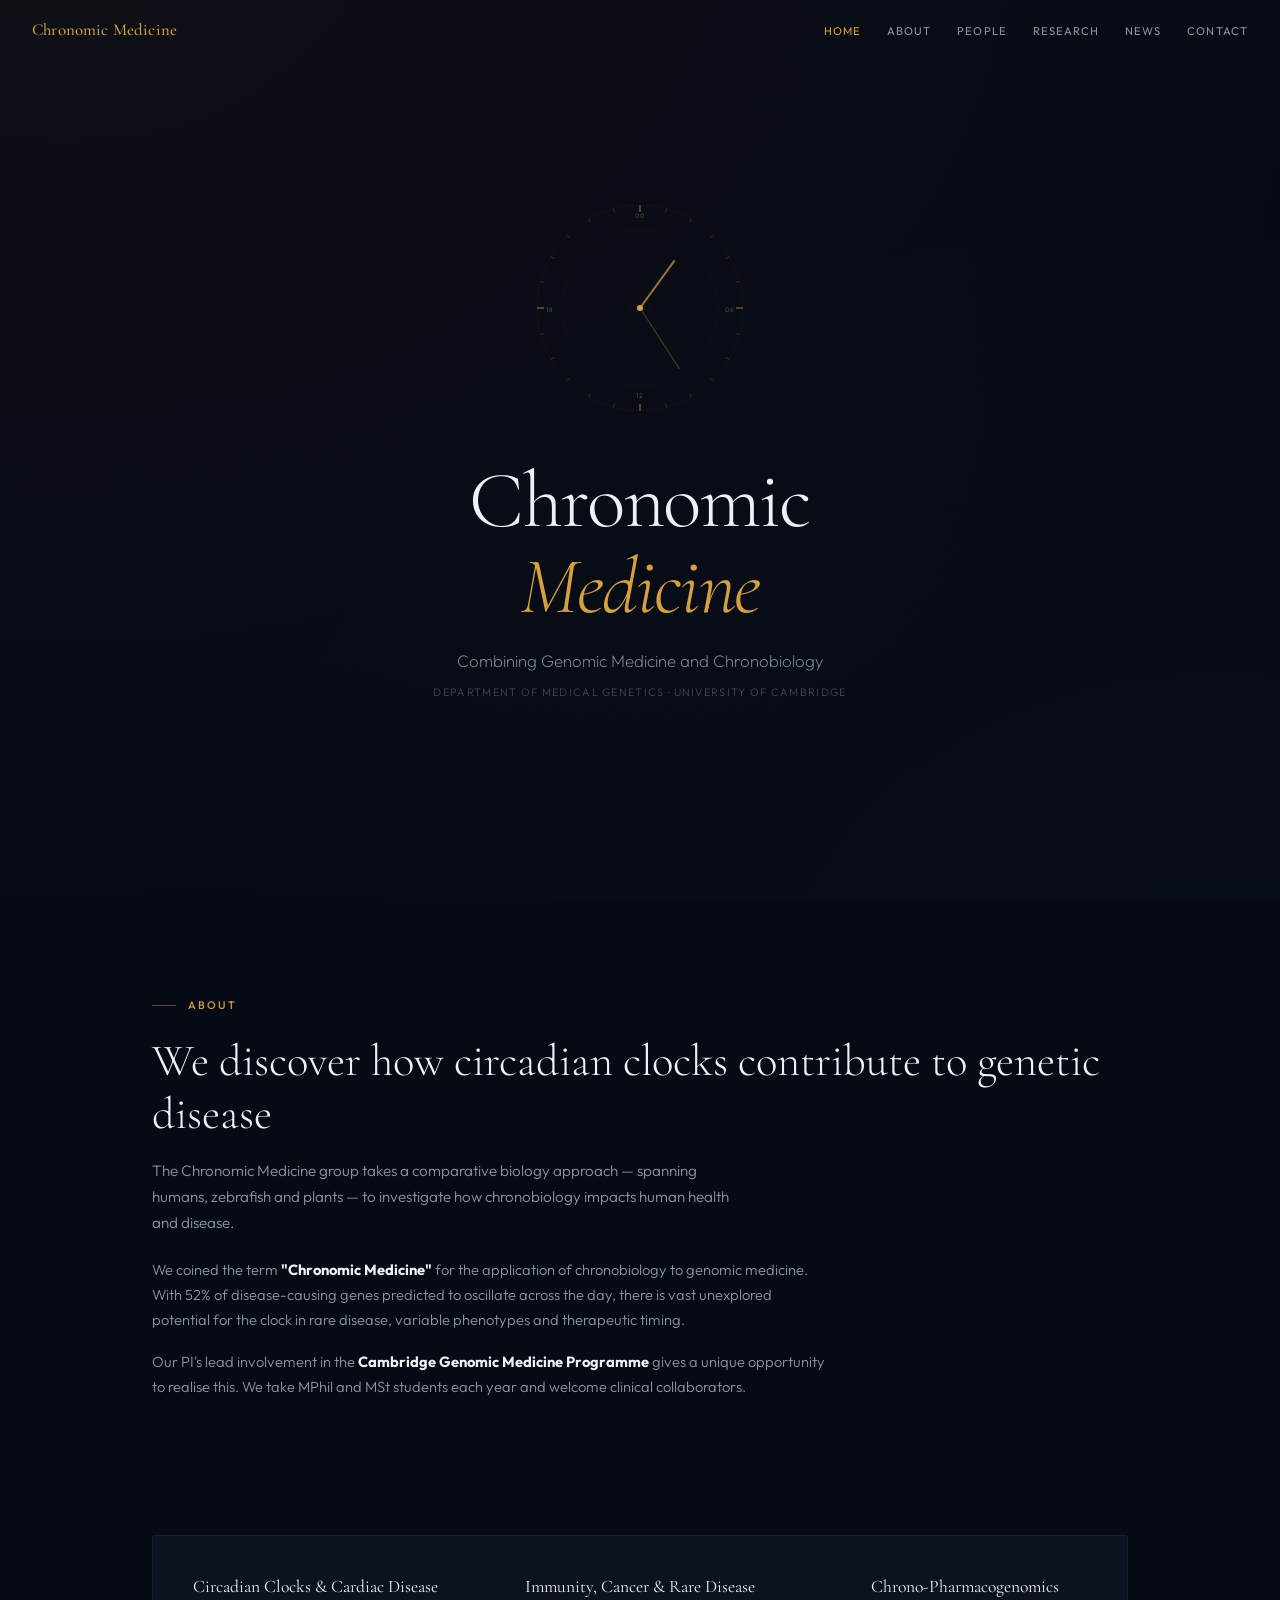
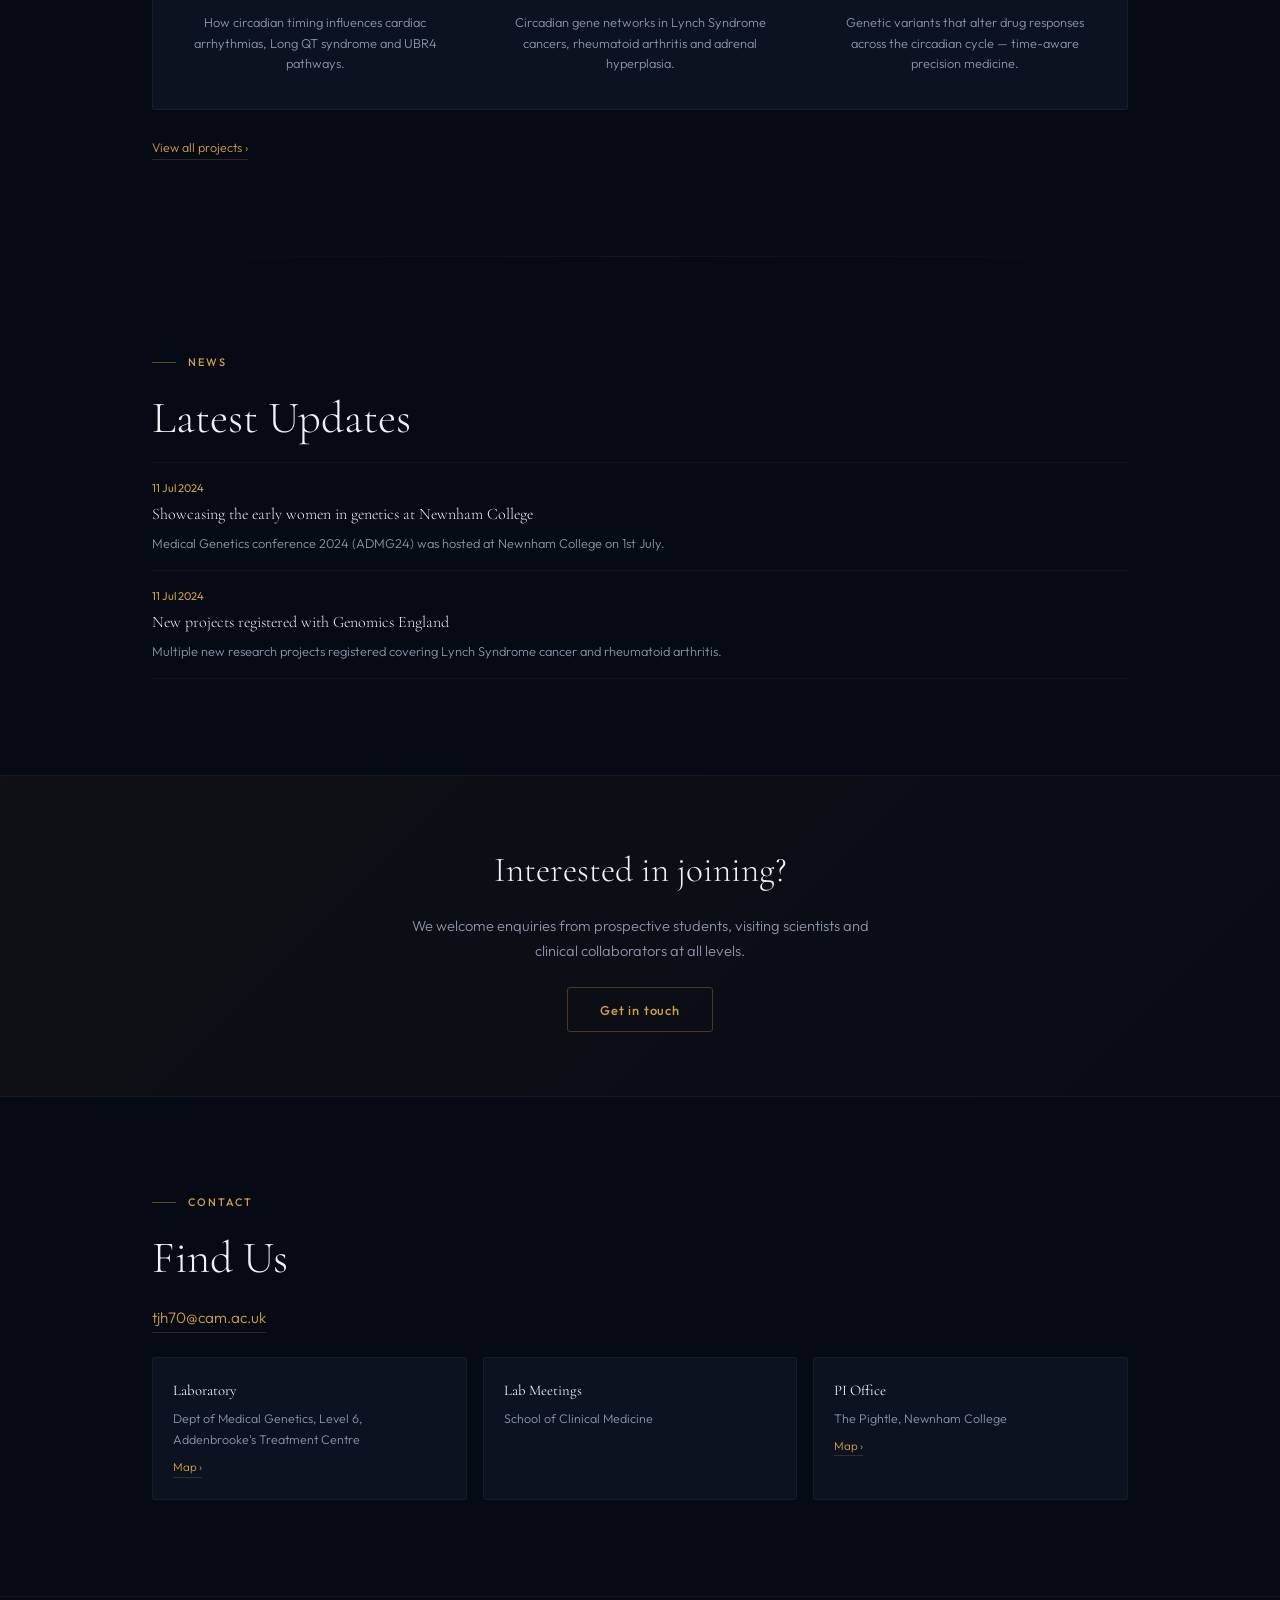
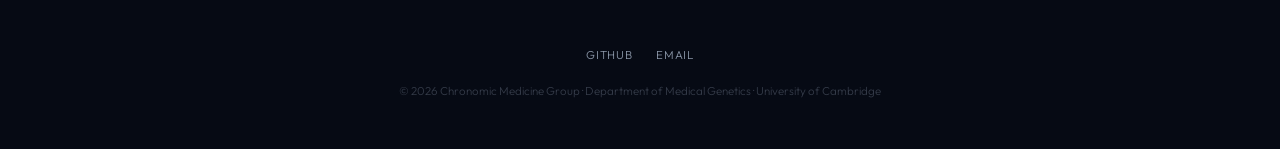
==== index.html @ ce1d1f9a "Update index.html" ====
<!DOCTYPE html>
<html lang="en">
<head>
    <meta charset="UTF-8">
    <meta name="viewport" content="width=device-width, initial-scale=1.0">
    <title>Chronomic Medicine Group — University of Cambridge</title>
    <meta name="description" content="Combining Genomic Medicine and Chronobiology. Department of Genomic Medicine, University of Cambridge.">
    <link rel="preconnect" href="https://fonts.googleapis.com">
    <link rel="preconnect" href="https://fonts.gstatic.com" crossorigin>
    <link href="https://fonts.googleapis.com/css2?family=Cormorant+Garamond:ital,wght@0,300;0,400;0,500;0,600;1,300;1,400&family=Outfit:wght@200;300;400;500;600&display=swap" rel="stylesheet">
    <link rel="stylesheet" href="style.css">
    <style>
        /* Hero */
        .hero {
            min-height: 100vh;
            display: flex; flex-direction: column;
            justify-content: center; align-items: center;
            text-align: center; padding: 2rem;
            position: relative; overflow: hidden;
        }
        .hero::before {
            content: '';
            position: absolute; inset: -40%;
            background:
                radial-gradient(ellipse at 25% 15%, rgba(212,160,64,0.04) 0%, transparent 55%),
                radial-gradient(ellipse at 75% 85%, rgba(59,130,246,0.025) 0%, transparent 45%);
            animation: drift 30s ease-in-out infinite alternate;
        }
        @keyframes drift { to { transform: translate(1%,-1.5%) scale(1.02); } }
        @media (prefers-reduced-motion: reduce) { .hero::before { animation: none; } }

        .clock-container { position: relative; width: 220px; height: 220px; margin-bottom: 2.5rem; z-index: 1; }
        .clock-svg { width: 100%; height: 100%; }
        .clock-ring { fill: none; stroke: rgba(212,160,64,0.1); stroke-width: 0.4; }
        .clock-tick { stroke: var(--amber); stroke-width: 1; opacity: 0.25; }
        .clock-tick-major { stroke: var(--amber); stroke-width: 1.5; opacity: 0.5; }
        .clock-hand-h { stroke: var(--amber); stroke-width: 2; stroke-linecap: round; opacity: 0.7; transform-origin: 110px 110px; }
        .clock-hand-m { stroke: rgba(212,160,64,0.35); stroke-width: 1; stroke-linecap: round; transform-origin: 110px 110px; }
        .clock-center { fill: var(--amber); filter: drop-shadow(0 0 10px rgba(212,160,64,0.4)); }
        .clock-label { fill: var(--amber); font-family: var(--sans); font-size: 6.5px; font-weight: 400; letter-spacing: 0.15em; text-transform: uppercase; text-anchor: middle; opacity: 0.4; }

        .hero h1 {
            font-family: var(--serif);
            font-size: clamp(2.8rem,7vw,5rem);
            font-weight: 300; color: var(--white);
            line-height: 1.08; letter-spacing: -0.02em;
            margin-bottom: 1rem; z-index: 1; position: relative;
        }
        .hero h1 em { font-style: italic; color: var(--amber); }
        .hero .tagline { font-size: 1.05rem; font-weight: 200; color: var(--muted); max-width: 440px; z-index: 1; position: relative; margin-bottom: 0.5rem; }
        .hero .affiliation { font-size: 0.68rem; color: rgba(138,150,168,0.45); letter-spacing: 0.12em; text-transform: uppercase; z-index: 1; position: relative; }

        /* Pillars */
        .pillars { display: grid; grid-template-columns: repeat(3,1fr); gap: 1px; margin-top: 2.5rem; background: var(--border); border: 1px solid var(--border); border-radius: 3px; overflow: hidden; }
        .pillar { background: var(--deep); padding: 2.25rem 1.75rem; text-align: center; transition: background 0.3s; }
        .pillar:hover { background: var(--slate); }
        .pillar h3 { font-family: var(--serif); font-size: 1.1rem; font-weight: 400; color: var(--white); margin-bottom: 0.6rem; }
        .pillar p { font-size: 0.8rem; color: var(--muted); line-height: 1.6; }

        /* News compact */
        .news-item { padding: 1rem 0; border-bottom: 1px solid var(--border); }
        .news-item:first-child { border-top: 1px solid var(--border); }
        .news-date { font-size: 0.7rem; color: var(--amber); font-weight: 400; }
        .news-title { font-family: var(--serif); font-size: 1rem; color: var(--white); margin: 0.2rem 0; }
        .news-summary { font-size: 0.8rem; color: var(--muted); }

        /* Join CTA */
        .join-band {
            background: linear-gradient(135deg, rgba(212,160,64,0.04), rgba(212,160,64,0.01));
            border-top: 1px solid rgba(212,160,64,0.06);
            border-bottom: 1px solid rgba(212,160,64,0.06);
            text-align: center; padding: 4rem 2rem;
        }
        .join-band h2 { font-family: var(--serif); font-size: clamp(1.6rem,3vw,2.2rem); font-weight: 300; color: var(--white); margin-bottom: 0.75rem; }
        .join-band p { color: var(--muted); font-size: 0.92rem; max-width: 500px; margin: 0 auto 1.5rem; }
        .cta-btn {
            display: inline-block; padding: 0.65rem 2rem;
            border: 1px solid rgba(212,160,64,0.3); border-radius: 3px;
            color: var(--amber); text-decoration: none;
            font-size: 0.8rem; font-weight: 500; letter-spacing: 0.06em;
            transition: all 0.3s;
        }
        .cta-btn:hover { background: var(--amber-glow); border-color: var(--amber); }

        /* Contact */
        .contact-email {
            display: inline-block; margin: 0.25rem 0 1.5rem;
            color: var(--amber); text-decoration: none; font-size: 0.95rem;
            border-bottom: 1px solid rgba(212,160,64,0.2); transition: border-color 0.3s;
        }
        .contact-email:hover { border-color: var(--amber); }
        .locations { display: grid; grid-template-columns: repeat(auto-fit,minmax(220px,1fr)); gap: 1rem; }
        .loc-card { padding: 1.25rem; background: var(--deep); border: 1px solid var(--border); border-radius: 3px; transition: border-color 0.3s; }
        .loc-card:hover { border-color: var(--border-hover); }
        .loc-card h4 { font-family: var(--serif); font-size: 0.92rem; font-weight: 400; color: var(--white); margin-bottom: 0.3rem; }
        .loc-card p { font-size: 0.78rem; color: var(--muted); }
        .loc-card a { display: inline-block; margin-top: 0.4rem; color: var(--amber); text-decoration: none; font-size: 0.72rem; border-bottom: 1px solid rgba(212,160,64,0.2); }

        @media (max-width: 768px) {
            .pillars { grid-template-columns: 1fr; }
            .clock-container { width: 170px; height: 170px; }
        }
    </style>
</head>
<body>

<nav id="mainNav">
    <a href="index.html" class="nav-brand">Chronomic Medicine</a>
    <ul class="nav-links" id="navLinks">
        <li><a href="index.html" class="active">Home</a></li>
        <li><a href="#about">About</a></li>
        <li><a href="people.html">People</a></li>
        <li><a href="research.html">Research</a></li>
        <li><a href="#news">News</a></li>
        <li><a href="#contact">Contact</a></li>
    </ul>
    <button class="nav-toggle" id="navToggle" aria-label="Menu"><span></span><span></span><span></span></button>
</nav>

<!-- HERO -->
<header class="hero">
    <div class="clock-container">
        <svg class="clock-svg" viewBox="0 0 220 220" id="clockSvg">
            <circle cx="110" cy="110" r="103" class="clock-ring"/>
            <circle cx="110" cy="110" r="78" class="clock-ring" style="stroke-width:0.3"/>
            <text x="110" y="20" class="clock-label">00</text>
            <text x="200" y="114" class="clock-label">06</text>
            <text x="110" y="200" class="clock-label">12</text>
            <text x="20" y="114" class="clock-label">18</text>
            <g id="clockTicks"></g>
            <line x1="110" y1="110" x2="110" y2="52" class="clock-hand-h" id="hHand"/>
            <line x1="110" y1="110" x2="110" y2="38" class="clock-hand-m" id="mHand"/>
            <circle cx="110" cy="110" r="3" class="clock-center"/>
        </svg>
    </div>
    <h1>Chronomic<br><em>Medicine</em></h1>
    <p class="tagline">Combining Genomic Medicine and Chronobiology</p>
    <p class="affiliation">Department of Medical Genetics · University of Cambridge</p>
</header>

<!-- ABOUT -->
<section id="about" class="section reveal">
    <p class="section-label">About</p>
    <h2>We discover how circadian clocks contribute to genetic disease</h2>
    <p class="section-intro" style="margin-bottom:1.25rem">The Chronomic Medicine group takes a comparative biology approach — spanning humans, zebrafish and plants — to investigate how chronobiology impacts human health and disease.</p>
    <p style="color:var(--muted);font-size:0.92rem;max-width:680px;margin-bottom:1rem">We coined the term <strong style="color:var(--white)">"Chronomic Medicine"</strong> for the application of chronobiology to genomic medicine. With 52% of disease-causing genes predicted to oscillate across the day, there is vast unexplored potential for the clock in rare disease, variable phenotypes and therapeutic timing.</p>
    <p style="color:var(--muted);font-size:0.92rem;max-width:680px">Our PI's lead involvement in the <strong style="color:var(--white)">Cambridge Genomic Medicine Programme</strong> gives a unique opportunity to realise this. We take MPhil and MSt students each year and welcome clinical collaborators.</p>
</section>

<!-- PILLARS -->
<div class="section reveal" style="padding-top:0">
    <div class="pillars">
        <div class="pillar reveal reveal-d1">
            <h3>Circadian Clocks &amp; Cardiac Disease</h3>
            <p>How circadian timing influences cardiac arrhythmias, Long QT syndrome and UBR4 pathways.</p>
        </div>
        <div class="pillar reveal reveal-d2">
            <h3>Immunity, Cancer &amp; Rare Disease</h3>
            <p>Circadian gene networks in Lynch Syndrome cancers, rheumatoid arthritis and adrenal hyperplasia.</p>
        </div>
        <div class="pillar reveal reveal-d3">
            <h3>Chrono-Pharmacogenomics</h3>
            <p>Genetic variants that alter drug responses across the circadian cycle — time-aware precision medicine.</p>
        </div>
    </div>
    <p style="margin-top:1.5rem"><a href="research.html" class="link-arrow">View all projects ›</a></p>
</div>

<div class="divider"><div class="divider-line"></div></div>

<!-- NEWS -->
<section id="news" class="section reveal">
    <p class="section-label">News</p>
    <h2>Latest Updates</h2>
    <div id="newsList"></div>
</section>

<!-- JOIN CTA -->
<div class="join-band reveal">
    <h2>Interested in joining?</h2>
    <p>We welcome enquiries from prospective students, visiting scientists and clinical collaborators at all levels.</p>
    <a href="mailto:tjh70@cam.ac.uk" class="cta-btn">Get in touch</a>
</div>

<!-- CONTACT -->
<section id="contact" class="section reveal">
    <p class="section-label">Contact</p>
    <h2>Find Us</h2>
    <a href="mailto:tjh70@cam.ac.uk" class="contact-email">tjh70@cam.ac.uk</a>
    <div class="locations">
        <div class="loc-card">
            <h4>Laboratory</h4>
            <p>Dept of Medical Genetics, Level 6, Addenbrooke's Treatment Centre</p>
            <a href="https://www.google.com/maps/search/?api=1&query=52.1744614,0.1388401" target="_blank" rel="noopener">Map ›</a>
        </div>
        <div class="loc-card">
            <h4>Lab Meetings</h4>
            <p>School of Clinical Medicine</p>
        </div>
        <div class="loc-card">
            <h4>PI Office</h4>
            <p>The Pightle, Newnham College</p>
            <a href="https://www.google.com/maps/search/?api=1&query=52.19957533065727,0.10984277213972048" target="_blank" rel="noopener">Map ›</a>
        </div>
    </div>
</section>

<footer>
    <div class="footer-links">
        <a href="https://github.com/comparativechrono/" target="_blank" rel="noopener">GitHub</a>
        <a href="mailto:tjh70@cam.ac.uk">Email</a>
    </div>
    <p>&copy; <span id="yr"></span> Chronomic Medicine Group · Department of Medical Genetics · University of Cambridge</p>
</footer>

<script src="shared.js"></script>
<script>
// Clock
(function(){
    const cx=110,cy=110;
    const ticks=document.getElementById('clockTicks');
    for(let i=0;i<24;i++){
        const ang=(i*15)-90, rad=ang*Math.PI/180;
        const maj=i%6===0, r1=maj?96:99, r2=103;
        const l=document.createElementNS('http://www.w3.org/2000/svg','line');
        l.setAttribute('x1',cx+r1*Math.cos(rad)); l.setAttribute('y1',cy+r1*Math.sin(rad));
        l.setAttribute('x2',cx+r2*Math.cos(rad)); l.setAttribute('y2',cy+r2*Math.sin(rad));
        l.setAttribute('class',maj?'clock-tick-major':'clock-tick');
        ticks.appendChild(l);
    }
    function tick(){
        const n=new Date(), h=n.getHours()+n.getMinutes()/60, m=n.getMinutes()+n.getSeconds()/60;
        document.getElementById('hHand').style.transform=`rotate(${h*15}deg)`;
        document.getElementById('mHand').style.transform=`rotate(${m*6}deg)`;
    }
    tick(); setInterval(tick,30000);
})();

// News
(async function(){
    const news=await loadCSV('data/news.csv');
    const el=document.getElementById('newsList');
    if(news.length){
        el.innerHTML=news.slice(0,4).map(n=>`
            <div class="news-item">
                <div class="news-date">${formatDate(n.date)}</div>
                <div class="news-title">${n.title}</div>
                <div class="news-summary">${n.summary||''}</div>
            </div>`).join('');
    }
})();
</script>
</body>
</html>
---- style.css ----
/* ═══════════════════════════════════════════
   CHRONOMIC MEDICINE — SHARED STYLES
   ═══════════════════════════════════════════ */
:root {
    --midnight: #060a14;
    --deep: #0c1220;
    --slate: #151d2e;
    --border: rgba(148, 163, 184, 0.07);
    --border-hover: rgba(212, 160, 64, 0.2);
    --muted: #8a96a8;
    --light: #c8d2df;
    --white: #eef1f6;
    --amber: #d4a040;
    --amber-soft: #e8c36e;
    --amber-glow: rgba(212, 160, 64, 0.08);
    --amber-glow-strong: rgba(212, 160, 64, 0.15);
    --serif: 'Cormorant Garamond', Georgia, serif;
    --sans: 'Outfit', system-ui, sans-serif;
    --max-w: 1040px;
    --ease: cubic-bezier(0.16, 1, 0.3, 1);
}

*, *::before, *::after { margin: 0; padding: 0; box-sizing: border-box; }
html { scroll-behavior: smooth; }

body {
    font-family: var(--sans);
    background: var(--midnight);
    color: var(--light);
    line-height: 1.72;
    font-weight: 300;
    font-size: 15px;
    -webkit-font-smoothing: antialiased;
    overflow-x: hidden;
}

a { color: inherit; }
img { max-width: 100%; display: block; }

/* Focus styles for accessibility */
:focus-visible {
    outline: 2px solid var(--amber);
    outline-offset: 2px;
}
a:focus:not(:focus-visible),
button:focus:not(:focus-visible) { outline: none; }

/* ─── NAV ─── */
nav {
    position: fixed; top: 0; left: 0; right: 0; z-index: 1000;
    padding: 0 2rem; height: 60px;
    display: flex; justify-content: space-between; align-items: center;
    transition: background 0.5s, box-shadow 0.5s;
}
nav.scrolled {
    background: rgba(6, 10, 20, 0.9);
    backdrop-filter: blur(24px) saturate(1.4);
    box-shadow: 0 1px 0 var(--border);
}
nav.nav-solid {
    background: #060a14;
    box-shadow: 0 1px 0 var(--border);
}
.nav-brand {
    font-family: var(--serif);
    font-size: 1.05rem;
    font-weight: 500;
    color: var(--amber);
    text-decoration: none;
    letter-spacing: 0.01em;
}
.nav-links { display: flex; gap: 1.6rem; list-style: none; }
.nav-links a {
    color: var(--muted);
    text-decoration: none;
    font-size: 0.7rem;
    font-weight: 400;
    letter-spacing: 0.1em;
    text-transform: uppercase;
    transition: color 0.3s;
}
.nav-links a:hover,
.nav-links a.active { color: var(--amber); }
.nav-toggle {
    display: none; background: none; border: none;
    cursor: pointer; padding: 0.5rem; z-index: 1001;
}
.nav-toggle span {
    display: block; width: 20px; height: 1.5px;
    background: var(--light); margin: 5px 0;
    transition: all 0.3s var(--ease);
}
.nav-toggle.open span:nth-child(1) { transform: rotate(45deg) translate(4px, 5px); }
.nav-toggle.open span:nth-child(2) { opacity: 0; }
.nav-toggle.open span:nth-child(3) { transform: rotate(-45deg) translate(4px, -5px); }

/* ─── SECTIONS ─── */
.section {
    max-width: var(--max-w);
    margin: 0 auto;
    padding: 6rem 2rem;
}
.page-header {
    max-width: var(--max-w);
    margin: 0 auto;
    padding: 8rem 2rem 3rem;
}
.section-label {
    font-size: 0.68rem;
    font-weight: 500;
    letter-spacing: 0.18em;
    text-transform: uppercase;
    color: var(--amber);
    margin-bottom: 1.25rem;
    display: flex; align-items: center; gap: 0.75rem;
}
.section-label::before {
    content: '';
    width: 24px; height: 1px;
    background: var(--amber); opacity: 0.4;
}
.section h2,
.page-header h1 {
    font-family: var(--serif);
    font-size: clamp(1.9rem, 4vw, 2.8rem);
    font-weight: 300;
    color: var(--white);
    line-height: 1.2;
    margin-bottom: 1rem;
}
.section-intro {
    color: var(--muted);
    font-size: 0.95rem;
    max-width: 600px;
}
.divider {
    max-width: var(--max-w);
    margin: 0 auto; padding: 0 2rem;
}
.divider-line {
    height: 1px;
    background: linear-gradient(90deg, transparent, var(--border), transparent);
}

/* ─── FOOTER ─── */
footer {
    text-align: center;
    padding: 3rem 2rem;
    border-top: 1px solid var(--border);
}
footer p {
    font-size: 0.72rem;
    color: rgba(138, 150, 168, 0.35);
    line-height: 1.8;
}
footer a { color: var(--amber); text-decoration: none; }
.footer-links {
    display: flex; justify-content: center;
    gap: 1.5rem; margin-bottom: 1rem;
}
.footer-links a {
    font-size: 0.72rem; color: var(--muted);
    text-decoration: none; letter-spacing: 0.06em;
    text-transform: uppercase; transition: color 0.3s;
}
.footer-links a:hover { color: var(--amber); }

/* ─── SCROLL ANIMATIONS ─── */
.reveal {
    opacity: 0;
    transform: translateY(20px);
    transition: opacity 0.7s var(--ease), transform 0.7s var(--ease);
}
.reveal.visible { opacity: 1; transform: translateY(0); }
.reveal-d1 { transition-delay: 0.1s; }
.reveal-d2 { transition-delay: 0.2s; }
.reveal-d3 { transition-delay: 0.3s; }

@media (prefers-reduced-motion: reduce) {
    .reveal { opacity: 1; transform: none; transition: none; }
}

/* ─── BADGES ─── */
.badge {
    font-size: 0.62rem; letter-spacing: 0.08em;
    text-transform: uppercase; padding: 0.2rem 0.6rem;
    border-radius: 2px; white-space: nowrap; font-weight: 500;
    display: inline-block;
}
.badge-amber { color: var(--amber); background: var(--amber-glow); }
.badge-green { color: #6ee7b7; background: rgba(110, 231, 183, 0.08); }
.badge-muted { color: var(--muted); background: rgba(148, 163, 184, 0.06); border: 1px solid var(--border); }

/* ─── LINK STYLE ─── */
.link-arrow {
    font-size: 0.78rem; color: var(--amber);
    text-decoration: none;
    border-bottom: 1px solid rgba(212, 160, 64, 0.2);
    transition: border-color 0.3s;
    display: inline-block;
}
.link-arrow:hover { border-color: var(--amber); }

/* ─── RESPONSIVE ─── */
@media (max-width: 768px) {
    nav { padding: 0 1.25rem; }
    .nav-links {
        flex-direction: column;
        position: fixed; top: 0; right: 0; bottom: 0;
        width: 260px;
        background: rgba(6, 10, 20, 0.96);
        backdrop-filter: blur(30px);
        padding: 5rem 2rem 2rem; gap: 1.25rem;
        border-left: 1px solid var(--border);
        transform: translateX(100%);
        visibility: hidden;
        transition: transform 0.4s var(--ease), visibility 0s 0.4s;
    }
    .nav-links.open {
        transform: translateX(0);
        visibility: visible;
        transition: transform 0.4s var(--ease), visibility 0s 0s;
    }
    .nav-toggle { display: block; }
    .section { padding: 4rem 1.25rem; }
    .page-header { padding: 6rem 1.25rem 2rem; }
}
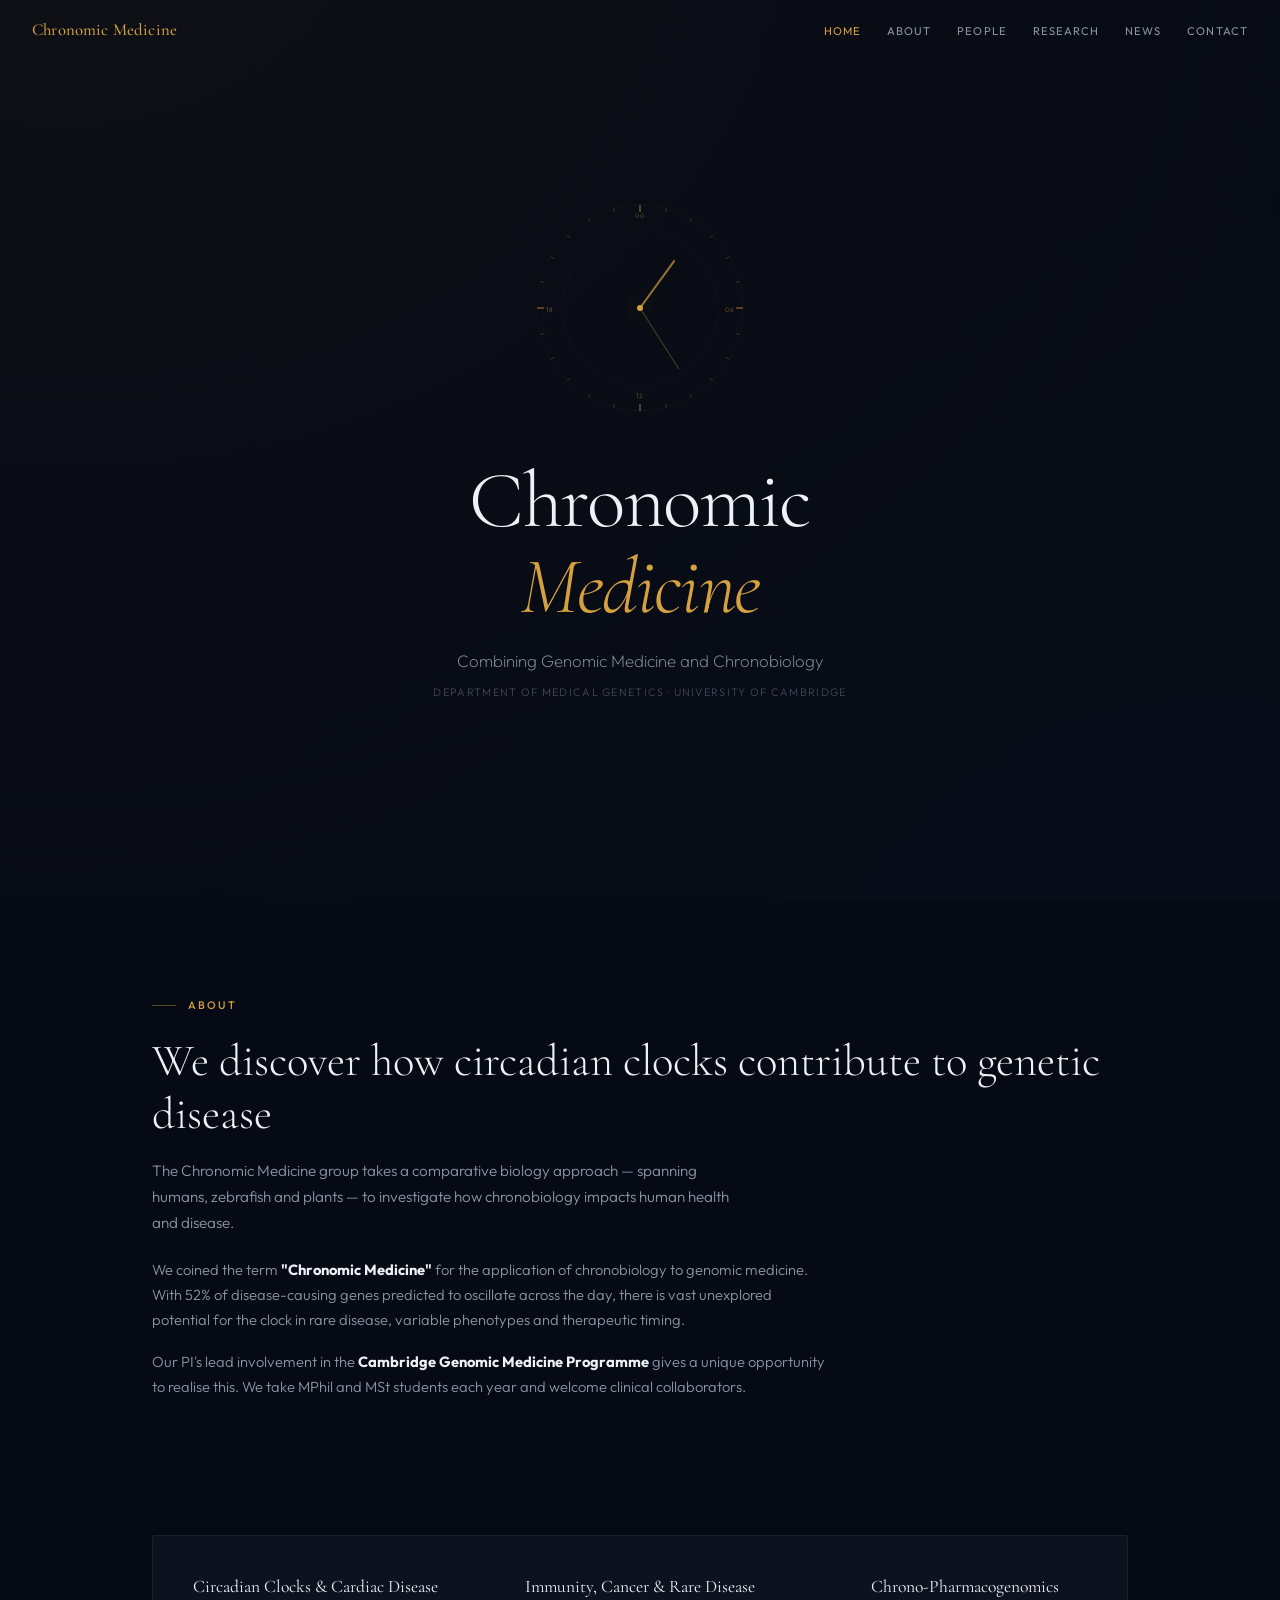
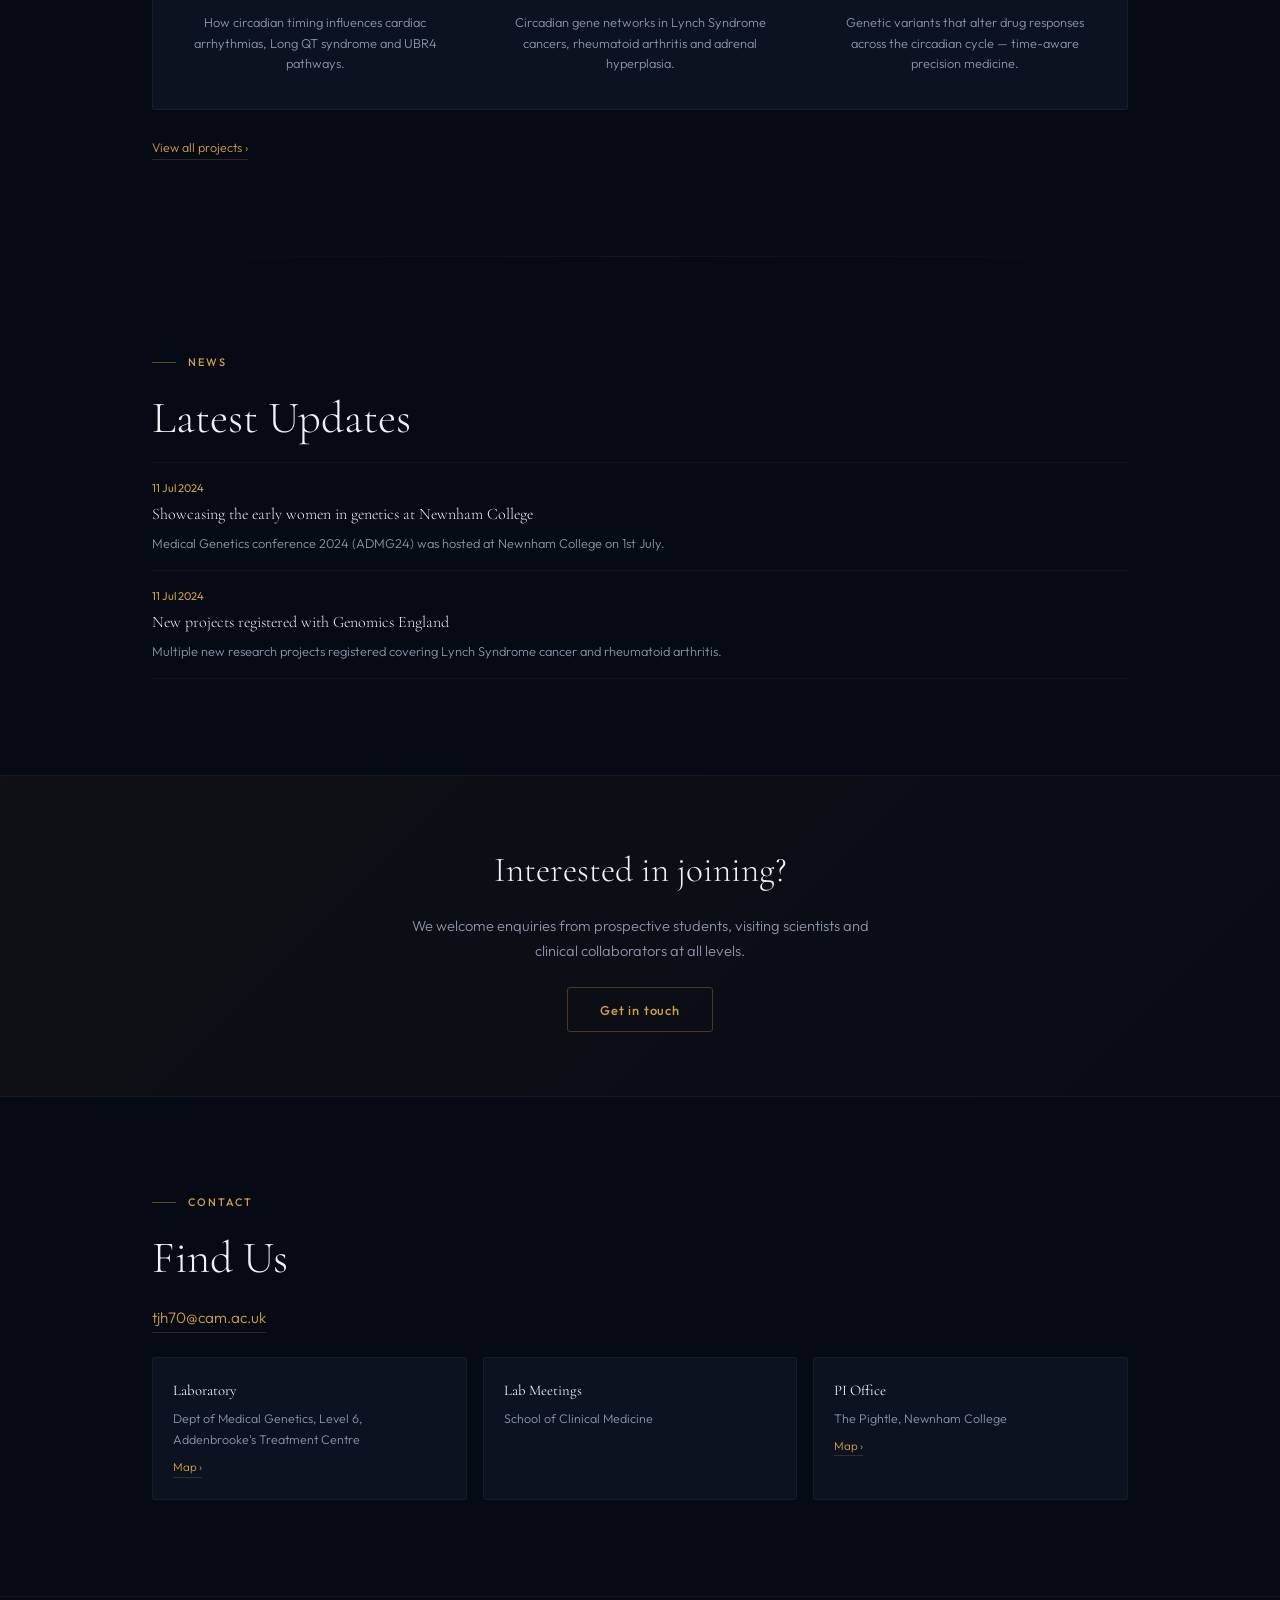
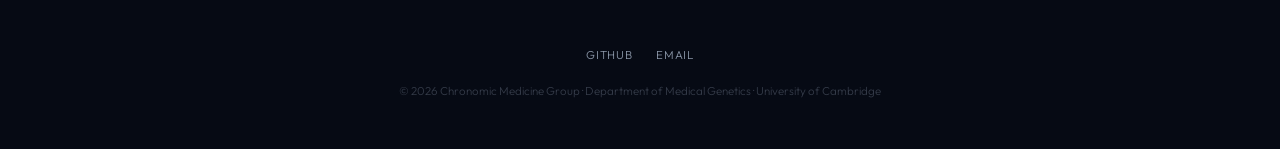
==== commit 24d0341d: "Update index.html" ====
--- a/index.html
+++ b/index.html
@@ -9,6 +9,7 @@
     <link rel="preconnect" href="https://fonts.gstatic.com" crossorigin>
     <link href="https://fonts.googleapis.com/css2?family=Cormorant+Garamond:ital,wght@0,300;0,400;0,500;0,600;1,300;1,400&family=Outfit:wght@200;300;400;500;600&display=swap" rel="stylesheet">
     <link rel="stylesheet" href="style.css">
+    <link rel="icon" href="favicon.svg" type="image/svg+xml">
     <style>
         /* Hero */
         .hero {
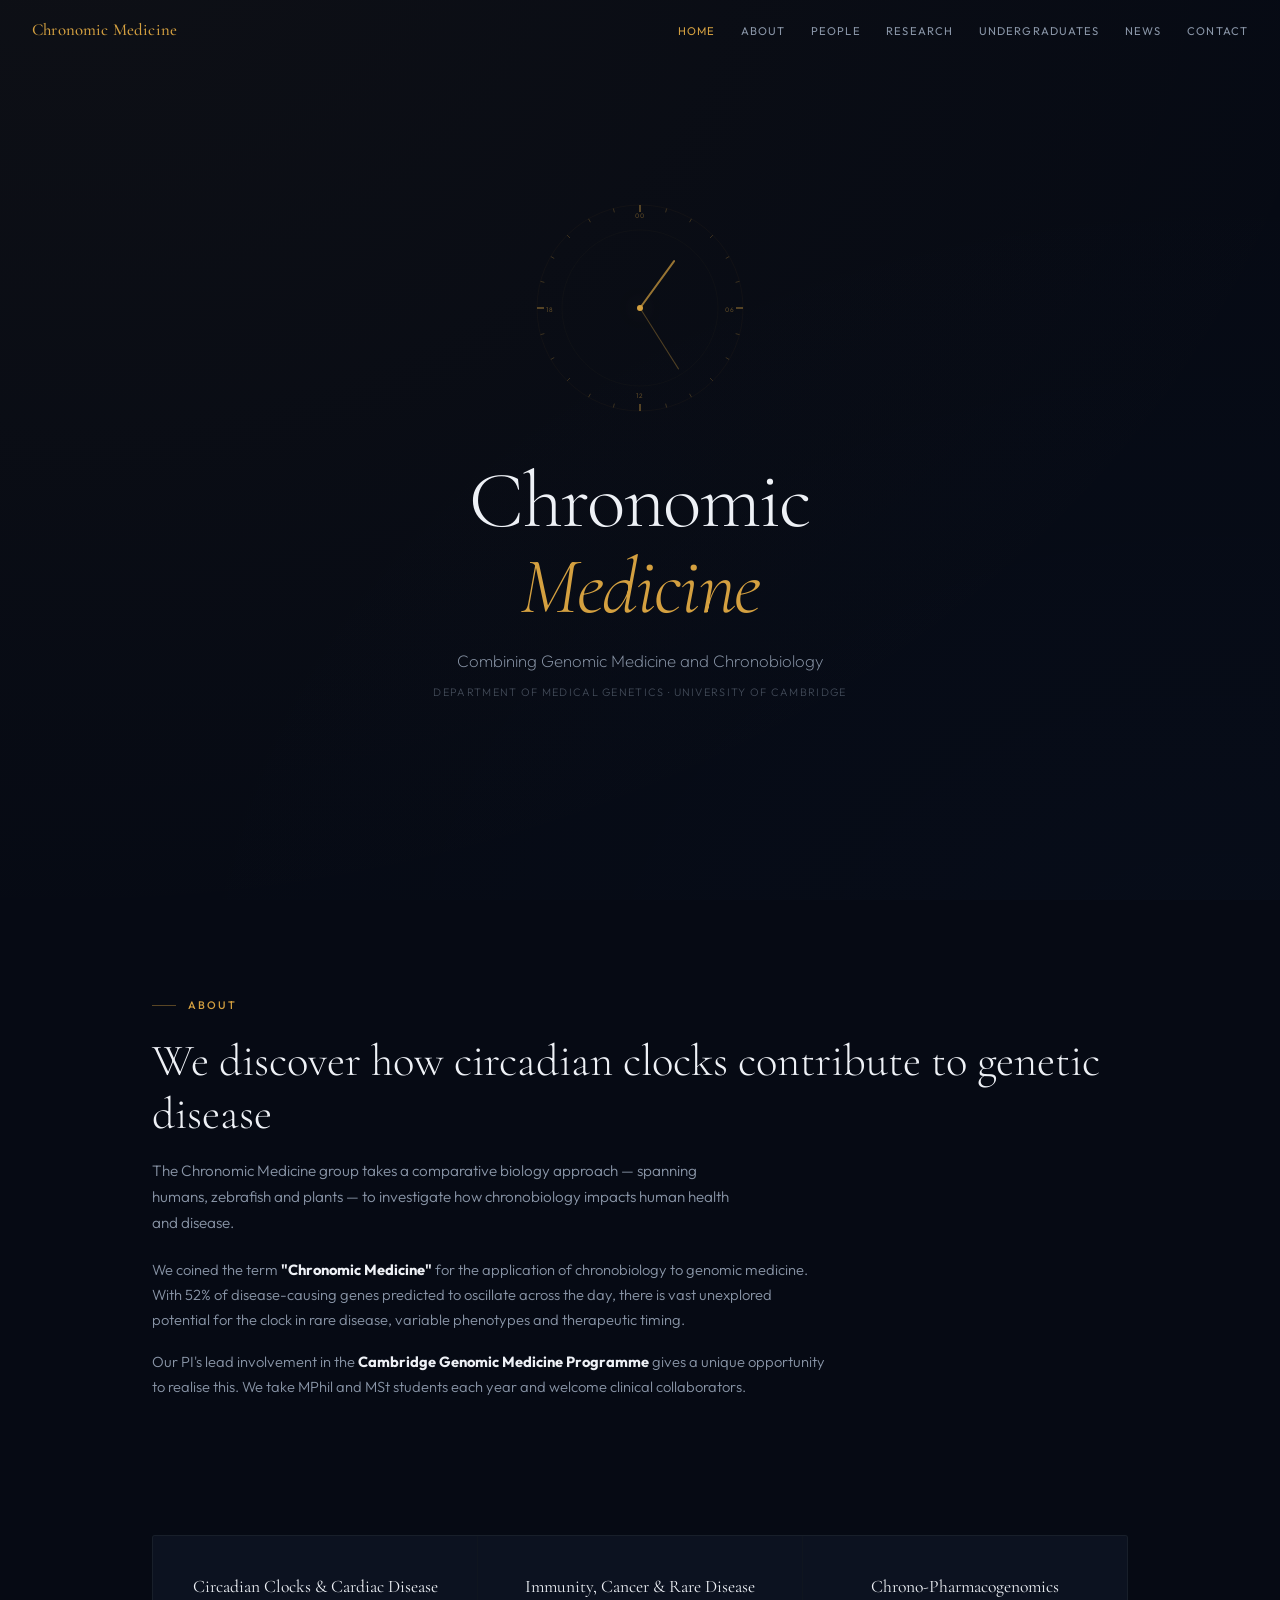
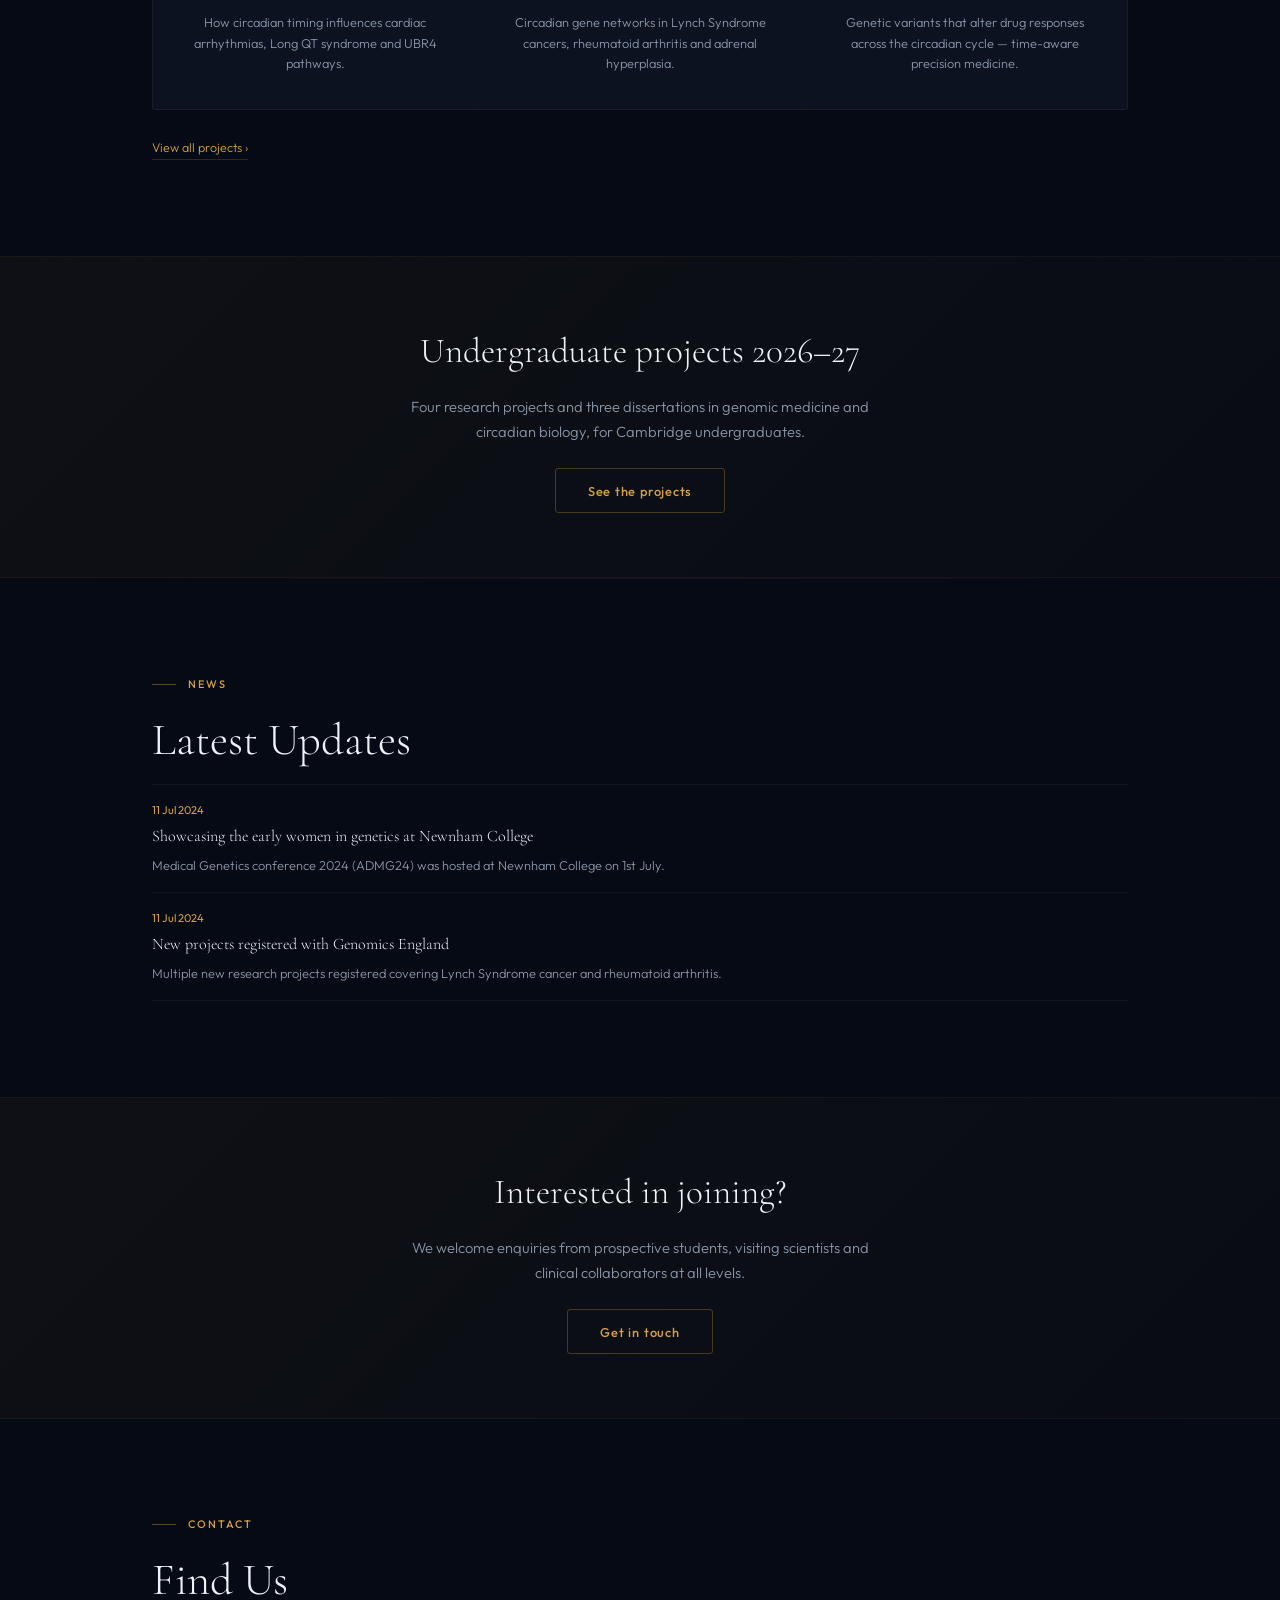
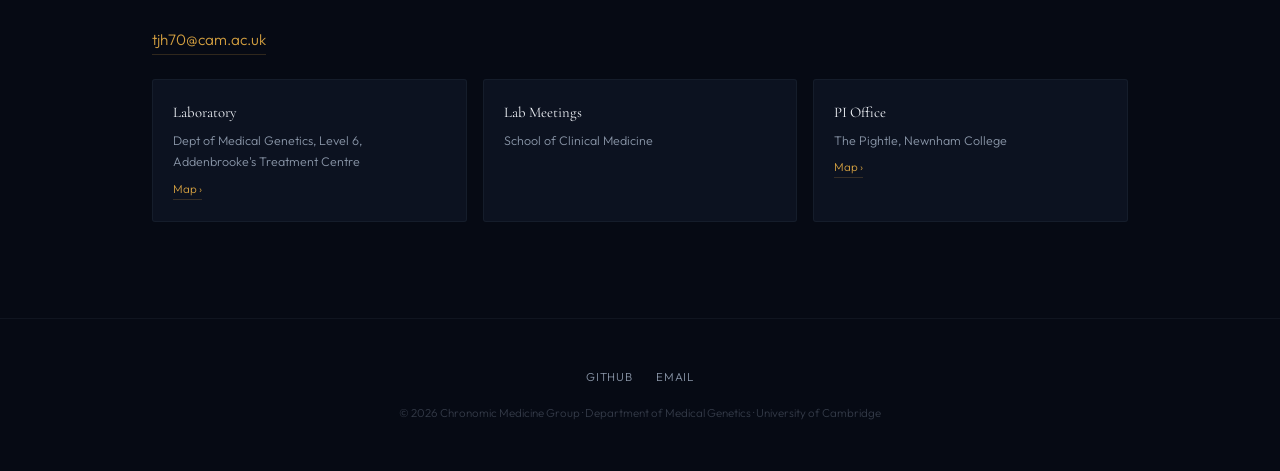
==== commit e8a3d9ae: "Add interactive undergraduate projects presentation (2026–27) New section at /undergraduate/: an ani" ====
--- a/index.html
+++ b/index.html
@@ -112,6 +112,7 @@
         <li><a href="#about">About</a></li>
         <li><a href="people.html">People</a></li>
         <li><a href="research.html">Research</a></li>
+        <li><a href="undergraduate/">Undergraduates</a></li>
         <li><a href="#news">News</a></li>
         <li><a href="#contact">Contact</a></li>
     </ul>
@@ -165,6 +166,13 @@
         </div>
     </div>
     <p style="margin-top:1.5rem"><a href="research.html" class="link-arrow">View all projects ›</a></p>
+</div>
+
+<!-- UNDERGRADUATE PROJECTS (update the year and counts each autumn; the presentation lives in undergraduate/) -->
+<div class="join-band reveal" id="undergraduates">
+    <h2>Undergraduate projects 2026–27</h2>
+    <p>Four research projects and three dissertations in genomic medicine and circadian biology, for Cambridge undergraduates.</p>
+    <a href="undergraduate/" class="cta-btn">See the projects</a>
 </div>
 
 <div class="divider"><div class="divider-line"></div></div>
--- a/style.css
+++ b/style.css
@@ -202,6 +202,9 @@
 .link-arrow:hover { border-color: var(--amber); }
 
 /* ─── RESPONSIVE ─── */
+@media (min-width: 769px) and (max-width: 940px) {
+    .nav-links { gap: 1.05rem; }
+}
 @media (max-width: 768px) {
     nav { padding: 0 1.25rem; }
     .nav-links {
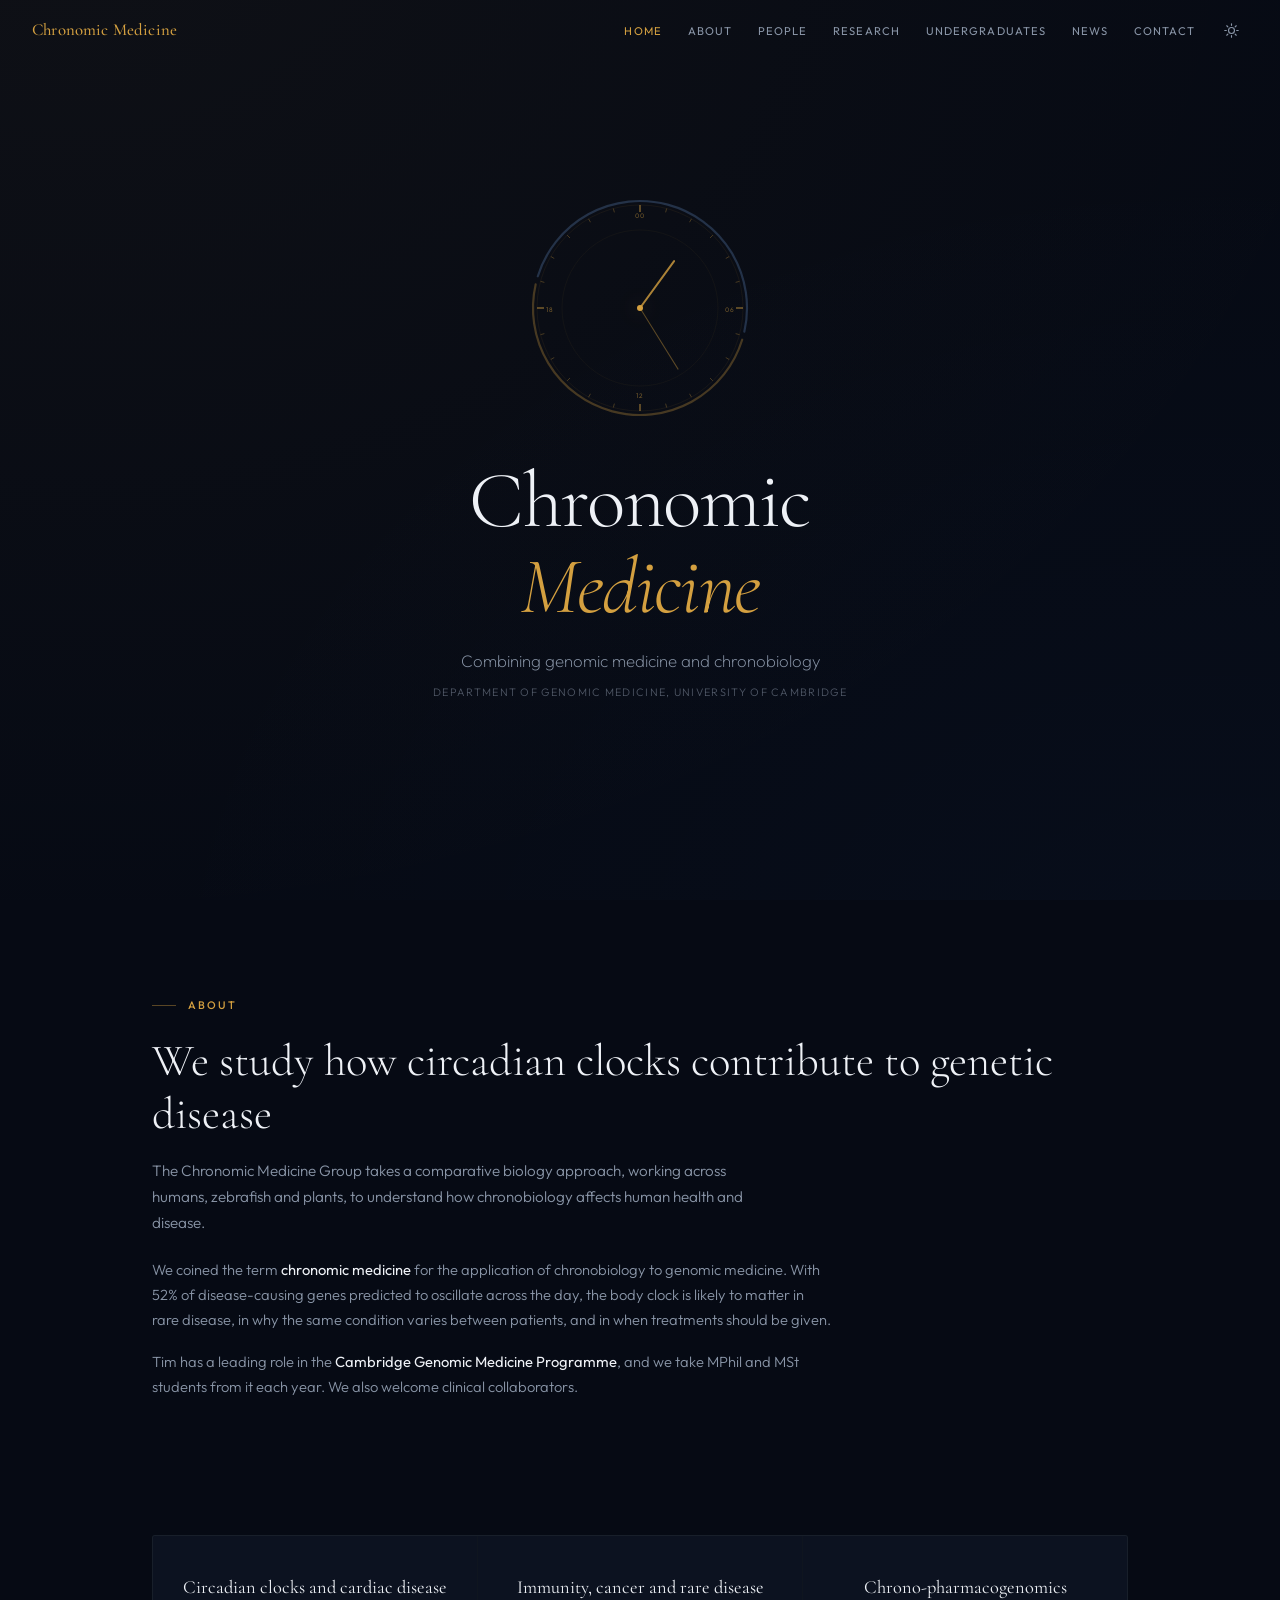
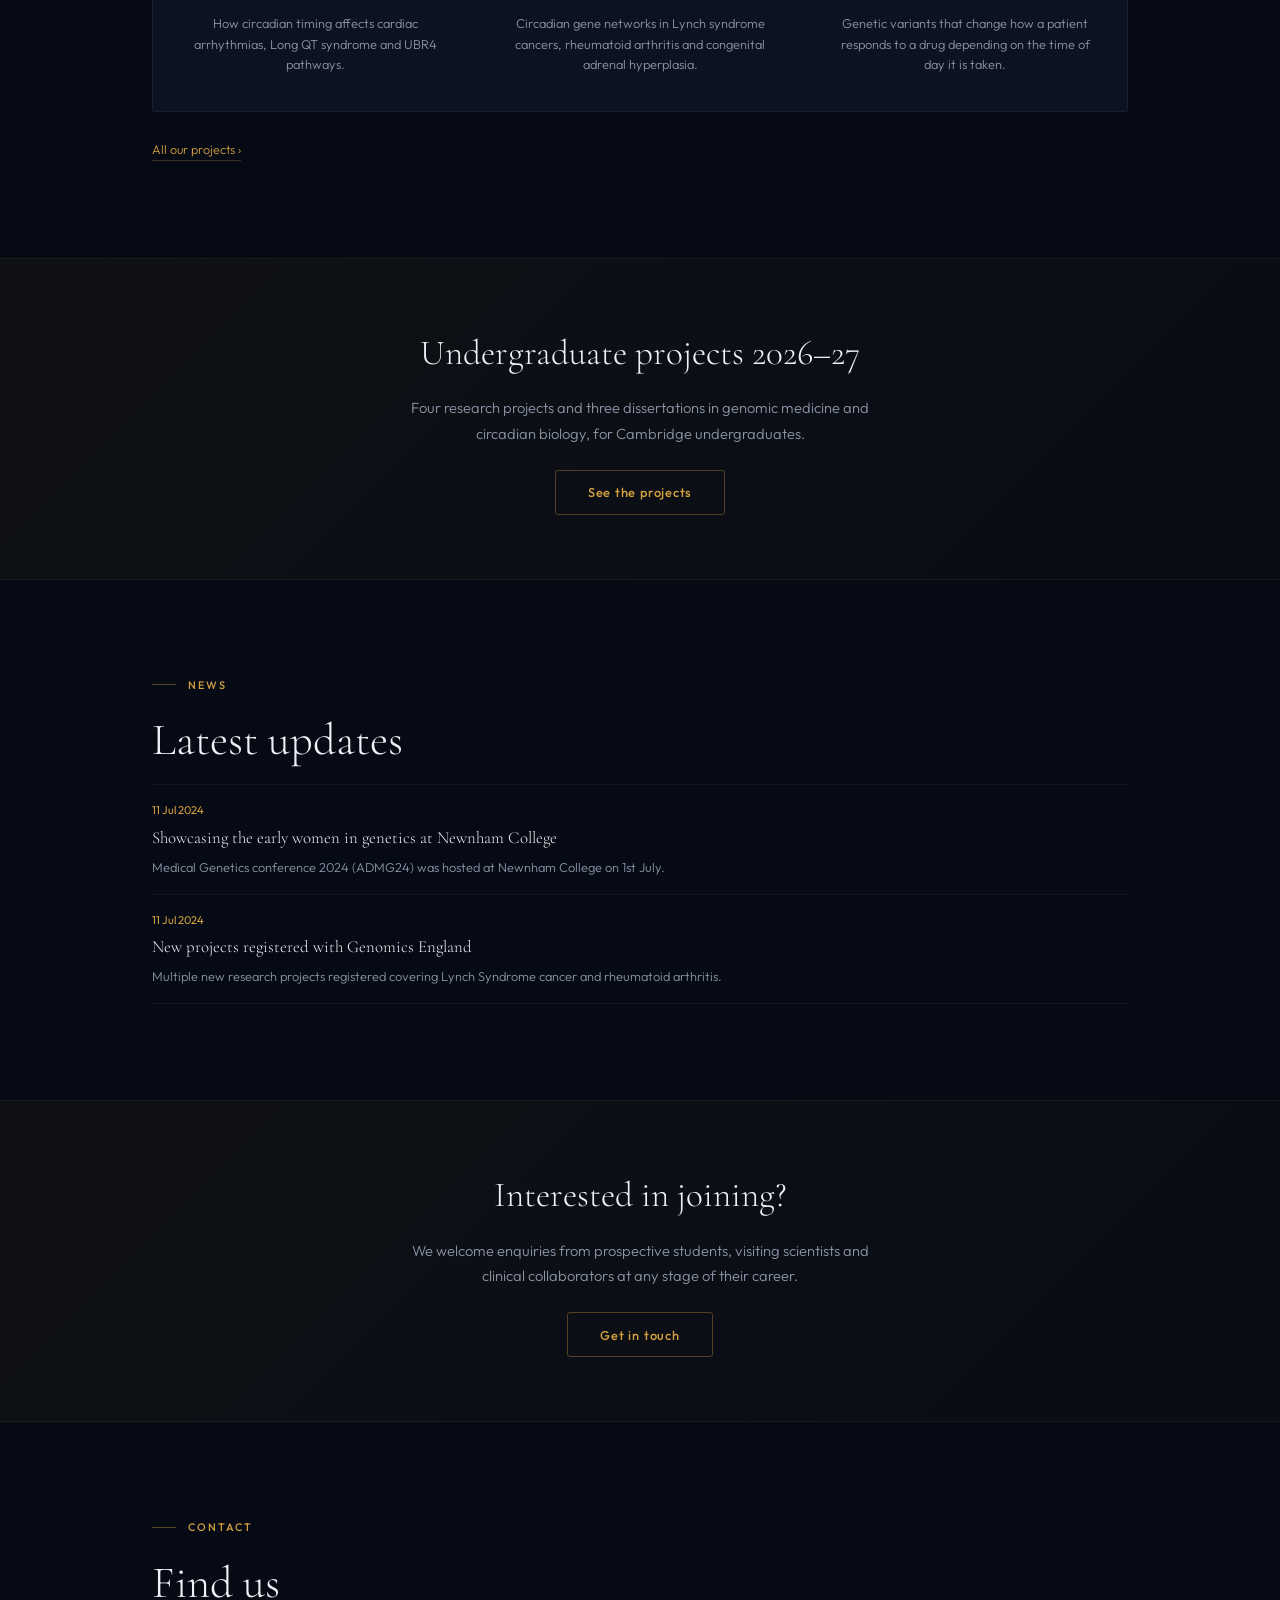
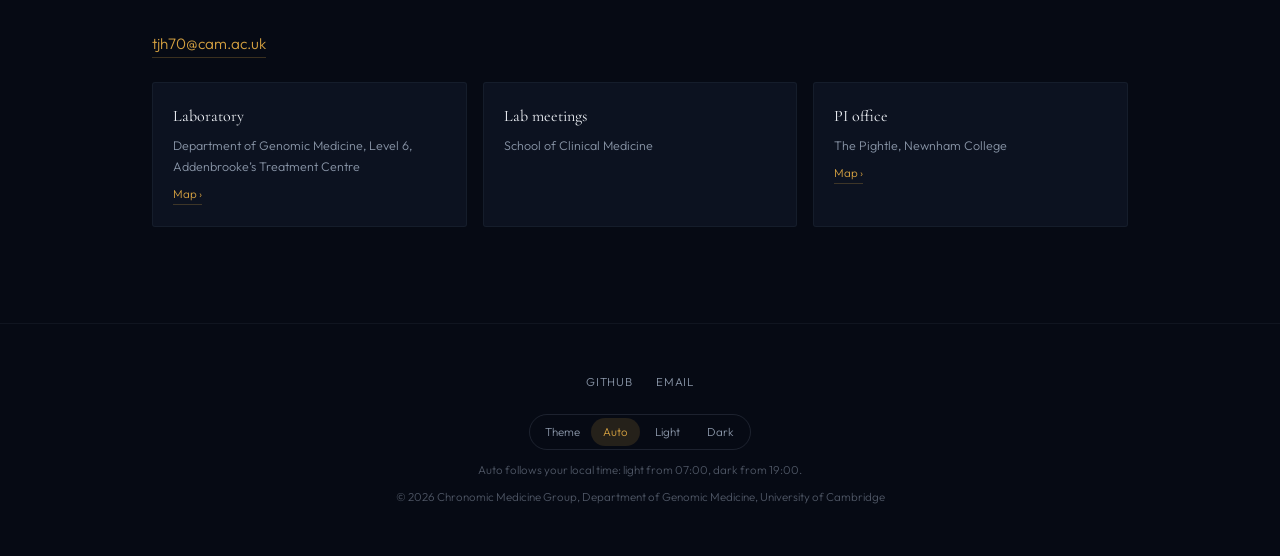
==== commit 02637ac3: "Add light and dark themes, rename department, refresh site and presentation text - Light theme (blue" ====
--- a/index.html
+++ b/index.html
@@ -4,111 +4,30 @@
     <meta charset="UTF-8">
     <meta name="viewport" content="width=device-width, initial-scale=1.0">
     <title>Chronomic Medicine Group — University of Cambridge</title>
-    <meta name="description" content="Combining Genomic Medicine and Chronobiology. Department of Genomic Medicine, University of Cambridge.">
+    <meta name="description" content="Combining genomic medicine and chronobiology. The Chronomic Medicine Group, Department of Genomic Medicine, University of Cambridge.">
+    <meta name="theme-color" content="#060a14">
+    <meta name="color-scheme" content="dark light">
+    <script>
+    /* Colour theme: light 07:00–19:00 local time, dark otherwise, unless the visitor has chosen one (see theme.js) */
+    (function(d){var p=null;try{p=localStorage.getItem('cm-theme')}catch(e){}var h=new Date().getHours();d.setAttribute('data-theme',p==='light'||p==='dark'?p:(h>=7&&h<19?'light':'dark'))})(document.documentElement);
+    </script>
+    <meta property="og:title" content="Chronomic Medicine Group — University of Cambridge">
+    <meta property="og:description" content="Combining genomic medicine and chronobiology.">
+    <meta property="og:url" content="https://comparativechrono.org/">
     <link rel="preconnect" href="https://fonts.googleapis.com">
     <link rel="preconnect" href="https://fonts.gstatic.com" crossorigin>
-    <link href="https://fonts.googleapis.com/css2?family=Cormorant+Garamond:ital,wght@0,300;0,400;0,500;0,600;1,300;1,400&family=Outfit:wght@200;300;400;500;600&display=swap" rel="stylesheet">
+    <link href="https://fonts.googleapis.com/css2?family=Cormorant+Garamond:ital,wght@0,300;0,400;0,500;0,600;1,300;1,400&family=Outfit:wght@200..600&display=swap" rel="stylesheet">
     <link rel="stylesheet" href="style.css">
     <link rel="icon" href="favicon.svg" type="image/svg+xml">
-    <style>
-        /* Hero */
-        .hero {
-            min-height: 100vh;
-            display: flex; flex-direction: column;
-            justify-content: center; align-items: center;
-            text-align: center; padding: 2rem;
-            position: relative; overflow: hidden;
-        }
-        .hero::before {
-            content: '';
-            position: absolute; inset: -40%;
-            background:
-                radial-gradient(ellipse at 25% 15%, rgba(212,160,64,0.04) 0%, transparent 55%),
-                radial-gradient(ellipse at 75% 85%, rgba(59,130,246,0.025) 0%, transparent 45%);
-            animation: drift 30s ease-in-out infinite alternate;
-        }
-        @keyframes drift { to { transform: translate(1%,-1.5%) scale(1.02); } }
-        @media (prefers-reduced-motion: reduce) { .hero::before { animation: none; } }
-
-        .clock-container { position: relative; width: 220px; height: 220px; margin-bottom: 2.5rem; z-index: 1; }
-        .clock-svg { width: 100%; height: 100%; }
-        .clock-ring { fill: none; stroke: rgba(212,160,64,0.1); stroke-width: 0.4; }
-        .clock-tick { stroke: var(--amber); stroke-width: 1; opacity: 0.25; }
-        .clock-tick-major { stroke: var(--amber); stroke-width: 1.5; opacity: 0.5; }
-        .clock-hand-h { stroke: var(--amber); stroke-width: 2; stroke-linecap: round; opacity: 0.7; transform-origin: 110px 110px; }
-        .clock-hand-m { stroke: rgba(212,160,64,0.35); stroke-width: 1; stroke-linecap: round; transform-origin: 110px 110px; }
-        .clock-center { fill: var(--amber); filter: drop-shadow(0 0 10px rgba(212,160,64,0.4)); }
-        .clock-label { fill: var(--amber); font-family: var(--sans); font-size: 6.5px; font-weight: 400; letter-spacing: 0.15em; text-transform: uppercase; text-anchor: middle; opacity: 0.4; }
-
-        .hero h1 {
-            font-family: var(--serif);
-            font-size: clamp(2.8rem,7vw,5rem);
-            font-weight: 300; color: var(--white);
-            line-height: 1.08; letter-spacing: -0.02em;
-            margin-bottom: 1rem; z-index: 1; position: relative;
-        }
-        .hero h1 em { font-style: italic; color: var(--amber); }
-        .hero .tagline { font-size: 1.05rem; font-weight: 200; color: var(--muted); max-width: 440px; z-index: 1; position: relative; margin-bottom: 0.5rem; }
-        .hero .affiliation { font-size: 0.68rem; color: rgba(138,150,168,0.45); letter-spacing: 0.12em; text-transform: uppercase; z-index: 1; position: relative; }
-
-        /* Pillars */
-        .pillars { display: grid; grid-template-columns: repeat(3,1fr); gap: 1px; margin-top: 2.5rem; background: var(--border); border: 1px solid var(--border); border-radius: 3px; overflow: hidden; }
-        .pillar { background: var(--deep); padding: 2.25rem 1.75rem; text-align: center; transition: background 0.3s; }
-        .pillar:hover { background: var(--slate); }
-        .pillar h3 { font-family: var(--serif); font-size: 1.1rem; font-weight: 400; color: var(--white); margin-bottom: 0.6rem; }
-        .pillar p { font-size: 0.8rem; color: var(--muted); line-height: 1.6; }
-
-        /* News compact */
-        .news-item { padding: 1rem 0; border-bottom: 1px solid var(--border); }
-        .news-item:first-child { border-top: 1px solid var(--border); }
-        .news-date { font-size: 0.7rem; color: var(--amber); font-weight: 400; }
-        .news-title { font-family: var(--serif); font-size: 1rem; color: var(--white); margin: 0.2rem 0; }
-        .news-summary { font-size: 0.8rem; color: var(--muted); }
-
-        /* Join CTA */
-        .join-band {
-            background: linear-gradient(135deg, rgba(212,160,64,0.04), rgba(212,160,64,0.01));
-            border-top: 1px solid rgba(212,160,64,0.06);
-            border-bottom: 1px solid rgba(212,160,64,0.06);
-            text-align: center; padding: 4rem 2rem;
-        }
-        .join-band h2 { font-family: var(--serif); font-size: clamp(1.6rem,3vw,2.2rem); font-weight: 300; color: var(--white); margin-bottom: 0.75rem; }
-        .join-band p { color: var(--muted); font-size: 0.92rem; max-width: 500px; margin: 0 auto 1.5rem; }
-        .cta-btn {
-            display: inline-block; padding: 0.65rem 2rem;
-            border: 1px solid rgba(212,160,64,0.3); border-radius: 3px;
-            color: var(--amber); text-decoration: none;
-            font-size: 0.8rem; font-weight: 500; letter-spacing: 0.06em;
-            transition: all 0.3s;
-        }
-        .cta-btn:hover { background: var(--amber-glow); border-color: var(--amber); }
-
-        /* Contact */
-        .contact-email {
-            display: inline-block; margin: 0.25rem 0 1.5rem;
-            color: var(--amber); text-decoration: none; font-size: 0.95rem;
-            border-bottom: 1px solid rgba(212,160,64,0.2); transition: border-color 0.3s;
-        }
-        .contact-email:hover { border-color: var(--amber); }
-        .locations { display: grid; grid-template-columns: repeat(auto-fit,minmax(220px,1fr)); gap: 1rem; }
-        .loc-card { padding: 1.25rem; background: var(--deep); border: 1px solid var(--border); border-radius: 3px; transition: border-color 0.3s; }
-        .loc-card:hover { border-color: var(--border-hover); }
-        .loc-card h4 { font-family: var(--serif); font-size: 0.92rem; font-weight: 400; color: var(--white); margin-bottom: 0.3rem; }
-        .loc-card p { font-size: 0.78rem; color: var(--muted); }
-        .loc-card a { display: inline-block; margin-top: 0.4rem; color: var(--amber); text-decoration: none; font-size: 0.72rem; border-bottom: 1px solid rgba(212,160,64,0.2); }
-
-        @media (max-width: 768px) {
-            .pillars { grid-template-columns: 1fr; }
-            .clock-container { width: 170px; height: 170px; }
-        }
-    </style>
 </head>
 <body>
 
-<nav id="mainNav">
+<a class="skip-link" href="#main">Skip to content</a>
+
+<nav id="mainNav" aria-label="Main">
     <a href="index.html" class="nav-brand">Chronomic Medicine</a>
     <ul class="nav-links" id="navLinks">
-        <li><a href="index.html" class="active">Home</a></li>
+        <li><a href="index.html" class="active" aria-current="page">Home</a></li>
         <li><a href="#about">About</a></li>
         <li><a href="people.html">People</a></li>
         <li><a href="research.html">Research</a></li>
@@ -116,15 +35,26 @@
         <li><a href="#news">News</a></li>
         <li><a href="#contact">Contact</a></li>
     </ul>
-    <button class="nav-toggle" id="navToggle" aria-label="Menu"><span></span><span></span><span></span></button>
+    <div class="nav-tools">
+        <button class="theme-toggle" type="button" data-theme-toggle aria-label="Switch between light and dark mode">
+            <svg class="icon-sun" viewBox="0 0 24 24" aria-hidden="true"><circle cx="12" cy="12" r="4.2"/><path d="M12 2.5v2.2M12 19.3v2.2M2.5 12h2.2M19.3 12h2.2M5.3 5.3l1.6 1.6M17.1 17.1l1.6 1.6M5.3 18.7l1.6-1.6M17.1 6.9l1.6-1.6"/></svg>
+            <svg class="icon-moon" viewBox="0 0 24 24" aria-hidden="true"><path d="M20 14.6A8.4 8.4 0 0 1 9.4 4a8.4 8.4 0 1 0 10.6 10.6z"/></svg>
+        </button>
+        <button class="nav-toggle" id="navToggle" type="button" aria-label="Menu" aria-expanded="false" aria-controls="navLinks"><span></span><span></span><span></span></button>
+    </div>
 </nav>
 
-<!-- HERO -->
+<main id="main">
+
+<!-- HERO: a 24-hour clock showing the visitor's local time.
+     The coloured rim marks the hours the site uses the light theme (07:00–19:00). -->
 <header class="hero">
-    <div class="clock-container">
-        <svg class="clock-svg" viewBox="0 0 220 220" id="clockSvg">
+    <div class="clock-container" data-sweep-centre>
+        <svg class="clock-svg" viewBox="0 0 220 220" id="clockSvg" role="img" aria-label="A 24-hour clock showing your local time">
             <circle cx="110" cy="110" r="103" class="clock-ring"/>
-            <circle cx="110" cy="110" r="78" class="clock-ring" style="stroke-width:0.3"/>
+            <circle cx="110" cy="110" r="78" class="clock-ring clock-ring--inner"/>
+            <path class="clock-arc clock-arc--night" id="arcNight"/>
+            <path class="clock-arc clock-arc--day" id="arcDay"/>
             <text x="110" y="20" class="clock-label">00</text>
             <text x="200" y="114" class="clock-label">06</text>
             <text x="110" y="200" class="clock-label">12</text>
@@ -136,36 +66,36 @@
         </svg>
     </div>
     <h1>Chronomic<br><em>Medicine</em></h1>
-    <p class="tagline">Combining Genomic Medicine and Chronobiology</p>
-    <p class="affiliation">Department of Medical Genetics · University of Cambridge</p>
+    <p class="tagline">Combining genomic medicine and chronobiology</p>
+    <p class="affiliation">Department of Genomic Medicine, University of Cambridge</p>
 </header>
 
 <!-- ABOUT -->
 <section id="about" class="section reveal">
     <p class="section-label">About</p>
-    <h2>We discover how circadian clocks contribute to genetic disease</h2>
-    <p class="section-intro" style="margin-bottom:1.25rem">The Chronomic Medicine group takes a comparative biology approach — spanning humans, zebrafish and plants — to investigate how chronobiology impacts human health and disease.</p>
-    <p style="color:var(--muted);font-size:0.92rem;max-width:680px;margin-bottom:1rem">We coined the term <strong style="color:var(--white)">"Chronomic Medicine"</strong> for the application of chronobiology to genomic medicine. With 52% of disease-causing genes predicted to oscillate across the day, there is vast unexplored potential for the clock in rare disease, variable phenotypes and therapeutic timing.</p>
-    <p style="color:var(--muted);font-size:0.92rem;max-width:680px">Our PI's lead involvement in the <strong style="color:var(--white)">Cambridge Genomic Medicine Programme</strong> gives a unique opportunity to realise this. We take MPhil and MSt students each year and welcome clinical collaborators.</p>
+    <h2>We study how circadian clocks contribute to genetic disease</h2>
+    <p class="section-intro">The Chronomic Medicine Group takes a comparative biology approach, working across humans, zebrafish and plants, to understand how chronobiology affects human health and disease.</p>
+    <p class="prose">We coined the term <strong>chronomic medicine</strong> for the application of chronobiology to genomic medicine. With 52% of disease-causing genes predicted to oscillate across the day, the body clock is likely to matter in rare disease, in why the same condition varies between patients, and in when treatments should be given.</p>
+    <p class="prose">Tim has a leading role in the <strong>Cambridge Genomic Medicine Programme</strong>, and we take MPhil and MSt students from it each year. We also welcome clinical collaborators.</p>
 </section>
 
 <!-- PILLARS -->
-<div class="section reveal" style="padding-top:0">
+<div class="section section--flush-top reveal">
     <div class="pillars">
         <div class="pillar reveal reveal-d1">
-            <h3>Circadian Clocks &amp; Cardiac Disease</h3>
-            <p>How circadian timing influences cardiac arrhythmias, Long QT syndrome and UBR4 pathways.</p>
+            <h3>Circadian clocks and cardiac disease</h3>
+            <p>How circadian timing affects cardiac arrhythmias, Long QT syndrome and UBR4 pathways.</p>
         </div>
         <div class="pillar reveal reveal-d2">
-            <h3>Immunity, Cancer &amp; Rare Disease</h3>
-            <p>Circadian gene networks in Lynch Syndrome cancers, rheumatoid arthritis and adrenal hyperplasia.</p>
+            <h3>Immunity, cancer and rare disease</h3>
+            <p>Circadian gene networks in Lynch syndrome cancers, rheumatoid arthritis and congenital adrenal hyperplasia.</p>
         </div>
         <div class="pillar reveal reveal-d3">
-            <h3>Chrono-Pharmacogenomics</h3>
-            <p>Genetic variants that alter drug responses across the circadian cycle — time-aware precision medicine.</p>
-        </div>
-    </div>
-    <p style="margin-top:1.5rem"><a href="research.html" class="link-arrow">View all projects ›</a></p>
+            <h3>Chrono-pharmacogenomics</h3>
+            <p>Genetic variants that change how a patient responds to a drug depending on the time of day it is taken.</p>
+        </div>
+    </div>
+    <p class="pillars-more"><a href="research.html" class="link-arrow">All our projects ›</a></p>
 </div>
 
 <!-- UNDERGRADUATE PROJECTS (update the year and counts each autumn; the presentation lives in undergraduate/) -->
@@ -175,88 +105,107 @@
     <a href="undergraduate/" class="cta-btn">See the projects</a>
 </div>
 
-<div class="divider"><div class="divider-line"></div></div>
-
-<!-- NEWS -->
+<!-- NEWS (from data/news.csv, newest first) -->
 <section id="news" class="section reveal">
     <p class="section-label">News</p>
-    <h2>Latest Updates</h2>
+    <h2>Latest updates</h2>
     <div id="newsList"></div>
 </section>
 
-<!-- JOIN CTA -->
+<!-- JOIN -->
 <div class="join-band reveal">
     <h2>Interested in joining?</h2>
-    <p>We welcome enquiries from prospective students, visiting scientists and clinical collaborators at all levels.</p>
+    <p>We welcome enquiries from prospective students, visiting scientists and clinical collaborators at any stage of their career.</p>
     <a href="mailto:tjh70@cam.ac.uk" class="cta-btn">Get in touch</a>
 </div>
 
 <!-- CONTACT -->
 <section id="contact" class="section reveal">
     <p class="section-label">Contact</p>
-    <h2>Find Us</h2>
+    <h2>Find us</h2>
     <a href="mailto:tjh70@cam.ac.uk" class="contact-email">tjh70@cam.ac.uk</a>
     <div class="locations">
         <div class="loc-card">
-            <h4>Laboratory</h4>
-            <p>Dept of Medical Genetics, Level 6, Addenbrooke's Treatment Centre</p>
-            <a href="https://www.google.com/maps/search/?api=1&query=52.1744614,0.1388401" target="_blank" rel="noopener">Map ›</a>
+            <h3>Laboratory</h3>
+            <p>Department of Genomic Medicine, Level 6, Addenbrooke’s Treatment Centre</p>
+            <a href="https://www.google.com/maps/search/?api=1&amp;query=52.1744614,0.1388401" target="_blank" rel="noopener">Map ›</a>
         </div>
         <div class="loc-card">
-            <h4>Lab Meetings</h4>
+            <h3>Lab meetings</h3>
             <p>School of Clinical Medicine</p>
         </div>
         <div class="loc-card">
-            <h4>PI Office</h4>
+            <h3>PI office</h3>
             <p>The Pightle, Newnham College</p>
-            <a href="https://www.google.com/maps/search/?api=1&query=52.19957533065727,0.10984277213972048" target="_blank" rel="noopener">Map ›</a>
+            <a href="https://www.google.com/maps/search/?api=1&amp;query=52.19957533065727,0.10984277213972048" target="_blank" rel="noopener">Map ›</a>
         </div>
     </div>
 </section>
+
+</main>
 
 <footer>
     <div class="footer-links">
         <a href="https://github.com/comparativechrono/" target="_blank" rel="noopener">GitHub</a>
         <a href="mailto:tjh70@cam.ac.uk">Email</a>
     </div>
-    <p>&copy; <span id="yr"></span> Chronomic Medicine Group · Department of Medical Genetics · University of Cambridge</p>
+    <div class="appearance" role="group" aria-label="Colour theme">
+        <span class="appearance-label">Theme</span>
+        <button type="button" data-theme-choice="auto" aria-pressed="true">Auto</button>
+        <button type="button" data-theme-choice="light" aria-pressed="false">Light</button>
+        <button type="button" data-theme-choice="dark" aria-pressed="false">Dark</button>
+    </div>
+    <p class="appearance-note">Auto follows your local time: light from 07:00, dark from 19:00.</p>
+    <p>&copy; <span id="yr"></span> Chronomic Medicine Group, Department of Genomic Medicine, University of Cambridge</p>
 </footer>
 
+<script src="theme.js"></script>
 <script src="shared.js"></script>
 <script>
-// Clock
-(function(){
-    const cx=110,cy=110;
-    const ticks=document.getElementById('clockTicks');
-    for(let i=0;i<24;i++){
-        const ang=(i*15)-90, rad=ang*Math.PI/180;
-        const maj=i%6===0, r1=maj?96:99, r2=103;
-        const l=document.createElementNS('http://www.w3.org/2000/svg','line');
-        l.setAttribute('x1',cx+r1*Math.cos(rad)); l.setAttribute('y1',cy+r1*Math.sin(rad));
-        l.setAttribute('x2',cx+r2*Math.cos(rad)); l.setAttribute('y2',cy+r2*Math.sin(rad));
-        l.setAttribute('class',maj?'clock-tick-major':'clock-tick');
+// 24-hour clock: hands show the visitor's local time; the rim shows light (day) and dark (night) hours
+(function () {
+    const cx = 110, cy = 110, svgNS = 'http://www.w3.org/2000/svg';
+    const ticks = document.getElementById('clockTicks');
+    for (let i = 0; i < 24; i++) {
+        const rad = (i * 15 - 90) * Math.PI / 180;
+        const major = i % 6 === 0, r1 = major ? 96 : 99, r2 = 103;
+        const l = document.createElementNS(svgNS, 'line');
+        l.setAttribute('x1', cx + r1 * Math.cos(rad)); l.setAttribute('y1', cy + r1 * Math.sin(rad));
+        l.setAttribute('x2', cx + r2 * Math.cos(rad)); l.setAttribute('y2', cy + r2 * Math.sin(rad));
+        l.setAttribute('class', major ? 'clock-tick-major' : 'clock-tick');
         ticks.appendChild(l);
     }
-    function tick(){
-        const n=new Date(), h=n.getHours()+n.getMinutes()/60, m=n.getMinutes()+n.getSeconds()/60;
-        document.getElementById('hHand').style.transform=`rotate(${h*15}deg)`;
-        document.getElementById('mHand').style.transform=`rotate(${m*6}deg)`;
+    const dayStart = (window.CMTheme && CMTheme.dayStart) || 7;
+    const dayEnd = (window.CMTheme && CMTheme.dayEnd) || 19;
+    const pt = (h, r) => { const a = (h * 15 - 90) * Math.PI / 180; return [(cx + r * Math.cos(a)).toFixed(2), (cy + r * Math.sin(a)).toFixed(2)]; };
+    const arc = (h0, h1, r) => {
+        const [x0, y0] = pt(h0, r), [x1, y1] = pt(h1, r);
+        const span = ((h1 - h0) % 24 + 24) % 24;
+        return `M${x0} ${y0} A${r} ${r} 0 ${span > 12 ? 1 : 0} 1 ${x1} ${y1}`;
+    };
+    // a small gap either side of the change-over so the two arcs read as separate
+    document.getElementById('arcDay').setAttribute('d', arc(dayStart + 0.15, dayEnd - 0.15, 107));
+    document.getElementById('arcNight').setAttribute('d', arc(dayEnd + 0.15, dayStart + 24 - 0.15, 107));
+
+    function tick() {
+        const n = new Date(), h = n.getHours() + n.getMinutes() / 60, m = n.getMinutes() + n.getSeconds() / 60;
+        document.getElementById('hHand').style.transform = `rotate(${h * 15}deg)`;
+        document.getElementById('mHand').style.transform = `rotate(${m * 6}deg)`;
     }
-    tick(); setInterval(tick,30000);
+    tick(); setInterval(tick, 10000);
 })();
 
-// News
-(async function(){
-    const news=await loadCSV('data/news.csv');
-    const el=document.getElementById('newsList');
-    if(news.length){
-        el.innerHTML=news.slice(0,4).map(n=>`
-            <div class="news-item">
-                <div class="news-date">${formatDate(n.date)}</div>
-                <div class="news-title">${n.title}</div>
-                <div class="news-summary">${n.summary||''}</div>
-            </div>`).join('');
-    }
+// News, newest first
+(async function () {
+    const news = (await loadCSV('data/news.csv')).sort((a, b) => (b.date || '').localeCompare(a.date || ''));
+    const el = document.getElementById('newsList');
+    if (!news.length) return;
+    el.innerHTML = news.slice(0, 4).map(n => `
+        <div class="news-item">
+            <div class="news-date">${esc(formatDate(n.date))}</div>
+            <div class="news-title">${n.link ? `<a href="${esc(n.link)}">${esc(n.title)}</a>` : esc(n.title)}</div>
+            ${n.summary ? `<div class="news-summary">${esc(n.summary)}</div>` : ''}
+        </div>`).join('');
 })();
 </script>
 </body>
--- a/style.css
+++ b/style.css
@@ -1,23 +1,111 @@
 /* ═══════════════════════════════════════════
    CHRONOMIC MEDICINE — SHARED STYLES
+
+   Two colour themes:
+     dark  (night): the original look, amber on midnight
+     light (day):   clinical blue on white
+   The snippet in each page's <head> sets <html data-theme="…">:
+   light from 07:00 to 19:00 local time, dark otherwise, unless the
+   visitor has picked one (theme.js). Use the semantic tokens below.
    ═══════════════════════════════════════════ */
+
+@property --sweep { syntax: '<angle>'; inherits: false; initial-value: 0deg; }
+
 :root {
-    --midnight: #060a14;
-    --deep: #0c1220;
-    --slate: #151d2e;
-    --border: rgba(148, 163, 184, 0.07);
-    --border-hover: rgba(212, 160, 64, 0.2);
-    --muted: #8a96a8;
-    --light: #c8d2df;
-    --white: #eef1f6;
-    --amber: #d4a040;
-    --amber-soft: #e8c36e;
-    --amber-glow: rgba(212, 160, 64, 0.08);
-    --amber-glow-strong: rgba(212, 160, 64, 0.15);
     --serif: 'Cormorant Garamond', Georgia, serif;
     --sans: 'Outfit', system-ui, sans-serif;
     --max-w: 1040px;
     --ease: cubic-bezier(0.16, 1, 0.3, 1);
+    --swing: cubic-bezier(0.62, 0.04, 0.3, 1);
+}
+
+/* Dark theme (also the fallback without JavaScript) */
+:root,
+[data-theme="dark"] {
+    color-scheme: dark;
+    --bg: #060a14;
+    --bg-raised: #090e1a;
+    --surface: #0c1220;
+    --surface-hover: #151d2e;
+    --surface-elevated: #0c1220;
+    --ink-rgb: 148, 163, 184;
+    --line: rgba(148, 163, 184, 0.07);
+    --line-strong: rgba(148, 163, 184, 0.16);
+    --line-accent: rgba(212, 160, 64, 0.22);
+    --text-strong: #eef1f6;
+    --text: #c8d2df;
+    --text-muted: #8a96a8;
+    --text-faint: rgba(138, 150, 168, 0.55);
+    --accent: #d4a040;
+    --accent-soft: #e8c36e;
+    --accent-rgb: 212, 160, 64;
+    --accent-wash: rgba(212, 160, 64, 0.08);
+    --accent-wash-strong: rgba(212, 160, 64, 0.15);
+    --nav-bg: rgba(6, 10, 20, 0.9);
+    --nav-solid: #060a14;
+    --menu-bg: rgba(6, 10, 20, 0.97);
+    --scrim: rgba(6, 10, 20, 0.85);
+    --success: #6ee7b7;
+    --success-wash: rgba(110, 231, 183, 0.08);
+    --glow-1: rgba(212, 160, 64, 0.045);
+    --glow-2: rgba(59, 130, 246, 0.03);
+    --day-arc: rgba(212, 160, 64, 0.3);
+    --night-arc: rgba(127, 180, 255, 0.22);
+    --shadow: none;
+    --body-weight: 300;
+    --heading-weight: 300;
+}
+
+/* Light theme: clinical blue on white */
+[data-theme="light"] {
+    color-scheme: light;
+    --bg: #ffffff;
+    --bg-raised: #f3f7fc;
+    --surface: #f6f9fd;
+    --surface-hover: #ebf2fa;
+    --surface-elevated: #ffffff;
+    --ink-rgb: 10, 37, 64;
+    --line: rgba(10, 37, 64, 0.1);
+    --line-strong: rgba(10, 37, 64, 0.2);
+    --line-accent: rgba(10, 92, 184, 0.4);
+    --text-strong: #0a2540;
+    --text: #2f4560;
+    --text-muted: #56697f;
+    --text-faint: #74869b;
+    --accent: #0a5cb8;
+    --accent-soft: #2f7dd6;
+    --accent-rgb: 10, 92, 184;
+    --accent-wash: rgba(10, 92, 184, 0.07);
+    --accent-wash-strong: rgba(10, 92, 184, 0.13);
+    --nav-bg: rgba(255, 255, 255, 0.92);
+    --nav-solid: #ffffff;
+    --menu-bg: rgba(255, 255, 255, 0.98);
+    --scrim: rgba(10, 37, 64, 0.35);
+    --success: #0b7a55;
+    --success-wash: rgba(11, 122, 85, 0.09);
+    --glow-1: rgba(10, 92, 184, 0.07);
+    --glow-2: rgba(13, 148, 136, 0.05);
+    --day-arc: rgba(10, 92, 184, 0.32);
+    --night-arc: rgba(10, 37, 64, 0.14);
+    --shadow: 0 1px 2px rgba(10, 37, 64, 0.04), 0 10px 28px rgba(10, 37, 64, 0.07);
+    --body-weight: 350;
+    --heading-weight: 400;
+}
+
+/* Older names, kept so any leftover inline styles still follow the theme */
+:root {
+    --midnight: var(--bg);
+    --deep: var(--surface);
+    --slate: var(--surface-hover);
+    --border: var(--line);
+    --border-hover: var(--line-accent);
+    --muted: var(--text-muted);
+    --light: var(--text);
+    --white: var(--text-strong);
+    --amber: var(--accent);
+    --amber-soft: var(--accent-soft);
+    --amber-glow: var(--accent-wash);
+    --amber-glow-strong: var(--accent-wash-strong);
 }
 
 *, *::before, *::after { margin: 0; padding: 0; box-sizing: border-box; }
@@ -25,10 +113,10 @@
 
 body {
     font-family: var(--sans);
-    background: var(--midnight);
-    color: var(--light);
+    background: var(--bg);
+    color: var(--text);
     line-height: 1.72;
-    font-weight: 300;
+    font-weight: var(--body-weight);
     font-size: 15px;
     -webkit-font-smoothing: antialiased;
     overflow-x: hidden;
@@ -36,14 +124,35 @@
 
 a { color: inherit; }
 img { max-width: 100%; display: block; }
+strong { color: var(--text-strong); font-weight: 400; }
 
 /* Focus styles for accessibility */
-:focus-visible {
-    outline: 2px solid var(--amber);
-    outline-offset: 2px;
-}
+:focus-visible { outline: 2px solid var(--accent); outline-offset: 2px; }
 a:focus:not(:focus-visible),
 button:focus:not(:focus-visible) { outline: none; }
+
+.skip-link {
+    position: absolute; left: 1rem; top: -3rem; z-index: 2000;
+    padding: 0.5rem 0.9rem; border-radius: 4px;
+    background: var(--accent); color: var(--bg); text-decoration: none; font-size: 0.85rem;
+    transition: top 0.2s;
+}
+.skip-link:focus { top: 0.75rem; }
+
+/* Smooth colour change when switching theme (used when view transitions aren't available) */
+html.theme-fade, html.theme-fade *, html.theme-fade *::before, html.theme-fade *::after {
+    transition: background-color 0.45s ease, color 0.45s ease, border-color 0.45s ease, fill 0.45s ease, stroke 0.45s ease !important;
+}
+
+/* Theme switch as a clock-hand sweep (browsers with view transitions) */
+::view-transition-old(root),
+::view-transition-new(root) { animation: none; mix-blend-mode: normal; }
+html.theme-sweep::view-transition-new(root) {
+    -webkit-mask-image: conic-gradient(from 0deg at var(--vt-x, 50%) var(--vt-y, 50%), #000 calc(var(--sweep) - 14deg), transparent var(--sweep));
+            mask-image: conic-gradient(from 0deg at var(--vt-x, 50%) var(--vt-y, 50%), #000 calc(var(--sweep) - 14deg), transparent var(--sweep));
+    animation: theme-sweep 0.9s var(--swing) both;
+}
+@keyframes theme-sweep { from { --sweep: 0deg; } to { --sweep: 374deg; } }
 
 /* ─── NAV ─── */
 nav {
@@ -53,25 +162,26 @@
     transition: background 0.5s, box-shadow 0.5s;
 }
 nav.scrolled {
-    background: rgba(6, 10, 20, 0.9);
-    backdrop-filter: blur(24px) saturate(1.4);
-    box-shadow: 0 1px 0 var(--border);
+    background: var(--nav-bg);
+    -webkit-backdrop-filter: blur(24px) saturate(1.4);
+            backdrop-filter: blur(24px) saturate(1.4);
+    box-shadow: 0 1px 0 var(--line);
 }
 nav.nav-solid {
-    background: #060a14;
-    box-shadow: 0 1px 0 var(--border);
+    background: var(--nav-solid);
+    box-shadow: 0 1px 0 var(--line);
 }
 .nav-brand {
     font-family: var(--serif);
     font-size: 1.05rem;
     font-weight: 500;
-    color: var(--amber);
+    color: var(--accent);
     text-decoration: none;
     letter-spacing: 0.01em;
 }
-.nav-links { display: flex; gap: 1.6rem; list-style: none; }
+.nav-links { display: flex; gap: 1.6rem; list-style: none; margin-left: auto; }
 .nav-links a {
-    color: var(--muted);
+    color: var(--text-muted);
     text-decoration: none;
     font-size: 0.7rem;
     font-weight: 400;
@@ -80,19 +190,38 @@
     transition: color 0.3s;
 }
 .nav-links a:hover,
-.nav-links a.active { color: var(--amber); }
+.nav-links a.active { color: var(--accent); }
+.nav-tools { display: flex; align-items: center; gap: 0.25rem; margin-left: 1.2rem; }
 .nav-toggle {
     display: none; background: none; border: none;
     cursor: pointer; padding: 0.5rem; z-index: 1001;
 }
 .nav-toggle span {
     display: block; width: 20px; height: 1.5px;
-    background: var(--light); margin: 5px 0;
+    background: var(--text); margin: 5px 0;
     transition: all 0.3s var(--ease);
 }
 .nav-toggle.open span:nth-child(1) { transform: rotate(45deg) translate(4px, 5px); }
 .nav-toggle.open span:nth-child(2) { opacity: 0; }
 .nav-toggle.open span:nth-child(3) { transform: rotate(-45deg) translate(4px, -5px); }
+
+/* Light / dark switch */
+.theme-toggle {
+    position: relative;
+    width: 34px; height: 34px; border-radius: 50%;
+    display: grid; place-items: center;
+    background: transparent; border: 1px solid transparent;
+    color: var(--text-muted); cursor: pointer;
+    transition: color 0.3s, border-color 0.3s, background 0.3s;
+}
+.theme-toggle:hover { color: var(--accent); border-color: var(--line-strong); }
+.theme-toggle svg {
+    position: absolute; width: 17px; height: 17px;
+    fill: none; stroke: currentColor; stroke-width: 1.6; stroke-linecap: round; stroke-linejoin: round;
+    transition: opacity 0.4s var(--ease), transform 0.6s var(--ease);
+}
+[data-theme="dark"] .theme-toggle .icon-moon,
+[data-theme="light"] .theme-toggle .icon-sun { opacity: 0; transform: rotate(-90deg) scale(0.6); }
 
 /* ─── SECTIONS ─── */
 .section {
@@ -100,6 +229,8 @@
     margin: 0 auto;
     padding: 6rem 2rem;
 }
+.section--flush-top { padding-top: 0; }
+.section--tight-top { padding-top: 2rem; }
 .page-header {
     max-width: var(--max-w);
     margin: 0 auto;
@@ -110,60 +241,80 @@
     font-weight: 500;
     letter-spacing: 0.18em;
     text-transform: uppercase;
-    color: var(--amber);
+    color: var(--accent);
     margin-bottom: 1.25rem;
     display: flex; align-items: center; gap: 0.75rem;
 }
 .section-label::before {
     content: '';
     width: 24px; height: 1px;
-    background: var(--amber); opacity: 0.4;
+    background: var(--accent); opacity: 0.4;
 }
 .section h2,
 .page-header h1 {
     font-family: var(--serif);
     font-size: clamp(1.9rem, 4vw, 2.8rem);
-    font-weight: 300;
-    color: var(--white);
+    font-weight: var(--heading-weight);
+    color: var(--text-strong);
     line-height: 1.2;
     margin-bottom: 1rem;
 }
 .section-intro {
-    color: var(--muted);
+    color: var(--text-muted);
     font-size: 0.95rem;
     max-width: 600px;
 }
+.section-intro--spaced { margin-bottom: 1.5rem; }
+.prose { color: var(--text-muted); font-size: 0.92rem; max-width: 680px; }
+.prose + .prose { margin-top: 1rem; }
+.section-intro + .prose { margin-top: 1.25rem; }
 .divider {
     max-width: var(--max-w);
     margin: 0 auto; padding: 0 2rem;
 }
 .divider-line {
     height: 1px;
-    background: linear-gradient(90deg, transparent, var(--border), transparent);
+    background: linear-gradient(90deg, transparent, var(--line-strong), transparent);
 }
 
 /* ─── FOOTER ─── */
 footer {
     text-align: center;
     padding: 3rem 2rem;
-    border-top: 1px solid var(--border);
+    border-top: 1px solid var(--line);
 }
 footer p {
     font-size: 0.72rem;
-    color: rgba(138, 150, 168, 0.35);
+    color: var(--text-faint);
     line-height: 1.8;
 }
-footer a { color: var(--amber); text-decoration: none; }
+footer a { color: var(--accent); text-decoration: none; }
 .footer-links {
     display: flex; justify-content: center;
-    gap: 1.5rem; margin-bottom: 1rem;
+    gap: 1.5rem; margin-bottom: 1.4rem;
 }
 .footer-links a {
-    font-size: 0.72rem; color: var(--muted);
+    font-size: 0.72rem; color: var(--text-muted);
     text-decoration: none; letter-spacing: 0.06em;
     text-transform: uppercase; transition: color 0.3s;
 }
-.footer-links a:hover { color: var(--amber); }
+.footer-links a:hover { color: var(--accent); }
+
+.appearance {
+    display: inline-flex; align-items: center; gap: 0.2rem;
+    padding: 0.2rem; margin-bottom: 0.6rem;
+    border: 1px solid var(--line-strong); border-radius: 999px;
+}
+.appearance-label { font-size: 0.72rem; color: var(--text-muted); padding: 0 0.5rem 0 0.7rem; }
+.appearance button {
+    font: inherit; font-size: 0.72rem; color: var(--text-muted);
+    background: none; border: none; cursor: pointer;
+    padding: 0.25rem 0.75rem; border-radius: 999px;
+    transition: background 0.3s, color 0.3s;
+}
+.appearance button:hover { color: var(--text-strong); }
+.appearance button[aria-pressed="true"] { background: var(--accent-wash-strong); color: var(--accent); }
+.appearance-note { margin-bottom: 0.4rem; }
 
 /* ─── SCROLL ANIMATIONS ─── */
 .reveal {
@@ -177,8 +328,15 @@
 .reveal-d3 { transition-delay: 0.3s; }
 
 @media (prefers-reduced-motion: reduce) {
+    html { scroll-behavior: auto; }
     .reveal { opacity: 1; transform: none; transition: none; }
 }
+
+/* With JavaScript off there is no data-theme attribute: show everything, hide the theme controls */
+html:not([data-theme]) .reveal { opacity: 1; transform: none; }
+html:not([data-theme]) .theme-toggle,
+html:not([data-theme]) .appearance,
+html:not([data-theme]) .appearance-note { display: none; }
 
 /* ─── BADGES ─── */
 .badge {
@@ -187,23 +345,319 @@
     border-radius: 2px; white-space: nowrap; font-weight: 500;
     display: inline-block;
 }
-.badge-amber { color: var(--amber); background: var(--amber-glow); }
-.badge-green { color: #6ee7b7; background: rgba(110, 231, 183, 0.08); }
-.badge-muted { color: var(--muted); background: rgba(148, 163, 184, 0.06); border: 1px solid var(--border); }
+.badge-amber { color: var(--accent); background: var(--accent-wash); }
+.badge-green { color: var(--success); background: var(--success-wash); }
+.badge-muted { color: var(--text-muted); background: rgba(var(--ink-rgb), 0.06); border: 1px solid var(--line); }
 
 /* ─── LINK STYLE ─── */
 .link-arrow {
-    font-size: 0.78rem; color: var(--amber);
+    font-size: 0.78rem; color: var(--accent);
     text-decoration: none;
-    border-bottom: 1px solid rgba(212, 160, 64, 0.2);
+    border-bottom: 1px solid rgba(var(--accent-rgb), 0.25);
     transition: border-color 0.3s;
     display: inline-block;
 }
-.link-arrow:hover { border-color: var(--amber); }
+.link-arrow:hover { border-color: var(--accent); }
+
+.cta-btn {
+    display: inline-block; padding: 0.65rem 2rem;
+    border: 1px solid rgba(var(--accent-rgb), 0.35); border-radius: 3px;
+    color: var(--accent); text-decoration: none;
+    font-size: 0.8rem; font-weight: 500; letter-spacing: 0.06em;
+    transition: background 0.3s, border-color 0.3s;
+}
+.cta-btn:hover { background: var(--accent-wash); border-color: var(--accent); }
+
+/* ═══════════════════════════════════════════
+   HOME PAGE
+   ═══════════════════════════════════════════ */
+.hero {
+    min-height: 100vh;
+    display: flex; flex-direction: column;
+    justify-content: center; align-items: center;
+    text-align: center; padding: 2rem;
+    position: relative; overflow: hidden;
+}
+.hero::before {
+    content: '';
+    position: absolute; inset: -40%;
+    background:
+        radial-gradient(ellipse at 25% 15%, var(--glow-1) 0%, transparent 55%),
+        radial-gradient(ellipse at 75% 85%, var(--glow-2) 0%, transparent 45%);
+    animation: drift 30s ease-in-out infinite alternate;
+}
+@keyframes drift { to { transform: translate(1%, -1.5%) scale(1.02); } }
+@media (prefers-reduced-motion: reduce) { .hero::before { animation: none; } }
+
+.clock-container { position: relative; width: 220px; height: 220px; margin-bottom: 2.5rem; z-index: 1; }
+.clock-svg { width: 100%; height: 100%; overflow: visible; }
+.clock-ring { fill: none; stroke: rgba(var(--accent-rgb), 0.14); stroke-width: 0.5; }
+.clock-ring--inner { stroke-width: 0.35; }
+.clock-arc { fill: none; stroke-width: 2.2; stroke-linecap: round; }
+.clock-arc--day { stroke: var(--day-arc); }
+.clock-arc--night { stroke: var(--night-arc); }
+.clock-tick { stroke: var(--accent); stroke-width: 1; opacity: 0.3; }
+.clock-tick-major { stroke: var(--accent); stroke-width: 1.5; opacity: 0.55; }
+.clock-hand-h { stroke: var(--accent); stroke-width: 2; stroke-linecap: round; opacity: 0.8; transform-origin: 110px 110px; }
+.clock-hand-m { stroke: rgba(var(--accent-rgb), 0.4); stroke-width: 1; stroke-linecap: round; transform-origin: 110px 110px; }
+.clock-center { fill: var(--accent); filter: drop-shadow(0 0 10px rgba(var(--accent-rgb), 0.45)); }
+.clock-label { fill: var(--accent); font-family: var(--sans); font-size: 6.5px; font-weight: 400; letter-spacing: 0.15em; text-anchor: middle; opacity: 0.5; }
+/* Fine blue lines vanish on white, so the light clock is drawn a little stronger */
+[data-theme="light"] .clock-ring { stroke: rgba(var(--accent-rgb), 0.28); }
+[data-theme="light"] .clock-tick { opacity: 0.5; }
+[data-theme="light"] .clock-tick-major { opacity: 0.8; }
+[data-theme="light"] .clock-label { opacity: 0.8; }
+[data-theme="light"] .clock-hand-h { opacity: 1; }
+[data-theme="light"] .clock-hand-m { stroke: rgba(var(--accent-rgb), 0.65); }
+[data-theme="light"] .clock-center { filter: none; }
+
+.hero h1 {
+    font-family: var(--serif);
+    font-size: clamp(2.8rem, 7vw, 5rem);
+    font-weight: var(--heading-weight); color: var(--text-strong);
+    line-height: 1.08; letter-spacing: -0.02em;
+    margin-bottom: 1rem; z-index: 1; position: relative;
+}
+.hero h1 em { font-style: italic; color: var(--accent); }
+.hero .tagline { font-size: 1.05rem; font-weight: 200; color: var(--text-muted); max-width: 440px; z-index: 1; position: relative; margin-bottom: 0.5rem; }
+[data-theme="light"] .hero .tagline { font-weight: 300; }
+.hero .affiliation { font-size: 0.68rem; color: var(--text-faint); letter-spacing: 0.12em; text-transform: uppercase; z-index: 1; position: relative; }
+
+/* Pillars */
+.pillars { display: grid; grid-template-columns: repeat(3, 1fr); gap: 1px; margin-top: 2.5rem; background: var(--line); border: 1px solid var(--line); border-radius: 3px; overflow: hidden; }
+.pillar { background: var(--surface); padding: 2.25rem 1.75rem; text-align: center; transition: background 0.3s; }
+.pillar:hover { background: var(--surface-hover); }
+.pillar h3 { font-family: var(--serif); font-size: 1.15rem; font-weight: 400; color: var(--text-strong); margin-bottom: 0.6rem; }
+.pillar p { font-size: 0.8rem; color: var(--text-muted); line-height: 1.6; }
+.pillars-more { margin-top: 1.5rem; }
+
+/* News */
+.news-item { padding: 1rem 0; border-bottom: 1px solid var(--line); }
+.news-item:first-child { border-top: 1px solid var(--line); }
+.news-date { font-size: 0.7rem; color: var(--accent); font-weight: 400; }
+.news-title { font-family: var(--serif); font-size: 1.05rem; color: var(--text-strong); margin: 0.2rem 0; }
+.news-title a { text-decoration: none; border-bottom: 1px solid rgba(var(--accent-rgb), 0.3); }
+.news-title a:hover { border-color: var(--accent); }
+.news-summary { font-size: 0.8rem; color: var(--text-muted); }
+
+/* Bands (undergraduate projects, joining) */
+.join-band {
+    background: linear-gradient(135deg, rgba(var(--accent-rgb), 0.045), rgba(var(--accent-rgb), 0.012));
+    border-top: 1px solid rgba(var(--accent-rgb), 0.08);
+    border-bottom: 1px solid rgba(var(--accent-rgb), 0.08);
+    text-align: center; padding: 4rem 2rem;
+}
+.join-band h2 { font-family: var(--serif); font-size: clamp(1.6rem, 3vw, 2.2rem); font-weight: var(--heading-weight); color: var(--text-strong); margin-bottom: 0.75rem; }
+.join-band p { color: var(--text-muted); font-size: 0.92rem; max-width: 500px; margin: 0 auto 1.5rem; }
+
+/* Contact */
+.contact-email {
+    display: inline-block; margin: 0.25rem 0 1.5rem;
+    color: var(--accent); text-decoration: none; font-size: 0.95rem;
+    border-bottom: 1px solid rgba(var(--accent-rgb), 0.25); transition: border-color 0.3s;
+}
+.contact-email:hover { border-color: var(--accent); }
+.locations { display: grid; grid-template-columns: repeat(auto-fit, minmax(220px, 1fr)); gap: 1rem; }
+.loc-card { padding: 1.25rem; background: var(--surface); border: 1px solid var(--line); border-radius: 3px; transition: border-color 0.3s; }
+.loc-card:hover { border-color: var(--line-accent); }
+.loc-card h3 { font-family: var(--serif); font-size: 1rem; font-weight: 400; color: var(--text-strong); margin-bottom: 0.3rem; }
+.loc-card p { font-size: 0.78rem; color: var(--text-muted); }
+.loc-card a { display: inline-block; margin-top: 0.4rem; color: var(--accent); text-decoration: none; font-size: 0.72rem; border-bottom: 1px solid rgba(var(--accent-rgb), 0.25); }
+
+/* ═══════════════════════════════════════════
+   PEOPLE PAGE
+   ═══════════════════════════════════════════ */
+.pi-card {
+    display: grid;
+    grid-template-columns: 140px 1fr;
+    gap: 2rem;
+    background: linear-gradient(135deg, rgba(var(--accent-rgb), 0.05), rgba(var(--accent-rgb), 0.012));
+    border: 1px solid rgba(var(--accent-rgb), 0.12);
+    border-radius: 4px;
+    padding: 2.5rem;
+    margin-bottom: 3rem;
+    align-items: start;
+}
+.pi-info h3 { font-family: var(--serif); font-size: 1.5rem; font-weight: 400; color: var(--text-strong); margin-bottom: 0.25rem; }
+.pi-role { color: var(--accent); font-size: 0.7rem; letter-spacing: 0.1em; text-transform: uppercase; font-weight: 500; margin-bottom: 0.75rem; }
+.pi-info p { font-size: 0.88rem; color: var(--text-muted); line-height: 1.7; }
+.pi-links { display: flex; gap: 0.75rem; margin-top: 1rem; flex-wrap: wrap; }
+.pi-link { font-size: 0.78rem; color: var(--accent); text-decoration: none; display: flex; align-items: center; gap: 0.3rem; }
+.pi-link:hover { opacity: 0.75; }
+
+.avatar {
+    flex-shrink: 0; object-fit: cover; border-radius: 4px;
+    background: var(--surface-hover); border: 1px solid var(--line);
+    display: flex; align-items: center; justify-content: center;
+    font-family: var(--serif); color: var(--text-muted);
+    transition: border-color 0.3s;
+}
+.avatar--round { border-radius: 50%; border-width: 2px; margin: 0 auto 0.75rem; }
+
+h2.group-label, .group-label { font-family: var(--sans); font-size: 0.68rem; font-weight: 500; line-height: 1.6; letter-spacing: 0.14em; text-transform: uppercase; color: var(--accent); margin: 2.5rem 0 1rem; padding-bottom: 0.5rem; border-bottom: 1px solid rgba(var(--accent-rgb), 0.12); }
+.member-grid {
+    display: grid;
+    grid-template-columns: repeat(auto-fill, minmax(160px, 1fr));
+    gap: 1.25rem;
+}
+.member-card {
+    font: inherit; color: inherit; background: none; border: none; width: 100%;
+    cursor: pointer;
+    text-align: center;
+    padding: 1.25rem 0.75rem;
+    border-radius: 4px;
+    transition: background 0.3s;
+}
+.member-card:hover { background: rgba(var(--ink-rgb), 0.04); }
+.member-card:hover .avatar { border-color: var(--line-accent); }
+.member-name { font-size: 0.88rem; color: var(--text); line-height: 1.35; }
+.member-role { font-size: 0.72rem; color: var(--text-muted); margin-top: 0.15rem; }
+
+/* Modal */
+.modal-overlay {
+    display: none;
+    position: fixed; inset: 0; z-index: 2000;
+    background: var(--scrim);
+    -webkit-backdrop-filter: blur(12px);
+            backdrop-filter: blur(12px);
+    justify-content: center; align-items: center;
+    padding: 2rem;
+}
+.modal-overlay.open { display: flex; }
+.modal {
+    background: var(--surface-elevated);
+    border: 1px solid var(--line);
+    border-radius: 6px;
+    box-shadow: var(--shadow);
+    max-width: 540px; width: 100%;
+    padding: 2.5rem;
+    position: relative;
+    max-height: 85vh;
+    overflow-y: auto;
+}
+.modal-close {
+    position: absolute; top: 1.25rem; right: 1.25rem;
+    background: none; border: none;
+    color: var(--text-muted); font-size: 1.5rem;
+    cursor: pointer; line-height: 1;
+    transition: color 0.3s;
+}
+.modal-close:hover { color: var(--text-strong); }
+.modal-top { display: flex; gap: 1.5rem; align-items: start; margin-bottom: 1.5rem; }
+.modal-name { font-family: var(--serif); font-size: 1.4rem; font-weight: 400; color: var(--text-strong); margin-bottom: 0.2rem; }
+.modal-role { font-size: 0.7rem; letter-spacing: 0.1em; text-transform: uppercase; color: var(--accent); font-weight: 500; }
+.modal-body h4 { font-size: 0.68rem; letter-spacing: 0.1em; text-transform: uppercase; color: var(--accent); font-weight: 500; margin: 1.25rem 0 0.4rem; }
+.modal-body p { font-size: 0.88rem; color: var(--text-muted); line-height: 1.7; }
+.modal-interests { display: flex; flex-wrap: wrap; gap: 0.35rem; }
+.modal-interests span { font-size: 0.72rem; color: var(--text-muted); background: rgba(var(--ink-rgb), 0.06); border: 1px solid var(--line); padding: 0.2rem 0.6rem; border-radius: 2px; }
+.modal-links { display: flex; gap: 0.75rem; margin-top: 1rem; flex-wrap: wrap; }
+.modal-link { font-size: 0.78rem; color: var(--accent); text-decoration: none; border-bottom: 1px solid rgba(var(--accent-rgb), 0.25); }
+.modal-link:hover { border-color: var(--accent); }
+
+/* Alumni */
+.former-list { margin-top: 1rem; }
+.former-item {
+    display: flex; align-items: center; gap: 0.75rem;
+    padding: 0.5rem 0;
+    border-bottom: 1px solid var(--line);
+}
+.former-item:first-child { border-top: 1px solid var(--line); }
+.former-name { font-size: 0.88rem; color: var(--text); }
+.former-role { font-size: 0.75rem; color: var(--text-muted); }
+
+/* ═══════════════════════════════════════════
+   RESEARCH PAGE
+   ═══════════════════════════════════════════ */
+.page-nav { display: flex; gap: 1.5rem; margin-top: 1.5rem; flex-wrap: wrap; }
+.page-nav a {
+    font-size: 0.78rem; color: var(--text-muted);
+    text-decoration: none; letter-spacing: 0.04em;
+    padding-bottom: 0.4rem;
+    border-bottom: 1px solid transparent;
+    transition: color 0.3s, border-color 0.3s;
+}
+.page-nav a:hover { color: var(--accent); border-color: var(--accent); }
+
+.project-card {
+    background: var(--surface);
+    border: 1px solid var(--line);
+    border-radius: 4px;
+    margin-bottom: 1rem;
+    transition: border-color 0.3s;
+}
+.project-card:hover { border-color: var(--line-accent); }
+.project-head {
+    width: 100%; font: inherit; color: inherit; text-align: left;
+    background: none; border: none; cursor: pointer;
+    padding: 1.75rem;
+    display: block;
+}
+.project-header { display: flex; justify-content: space-between; align-items: start; gap: 1rem; }
+.project-title { font-family: var(--serif); font-size: 1.12rem; font-weight: 400; color: var(--text-strong); line-height: 1.4; }
+.project-badges { display: flex; gap: 0.4rem; flex-wrap: wrap; flex-shrink: 0; }
+.project-summary { display: block; font-size: 0.82rem; color: var(--text-muted); margin-top: 0.5rem; line-height: 1.6; }
+.project-toggle { display: inline-block; margin-top: 0.75rem; font-size: 0.72rem; color: var(--accent); letter-spacing: 0.06em; }
+.project-detail {
+    margin: 0 1.75rem; padding: 1rem 0 1.75rem;
+    border-top: 1px solid var(--line);
+    font-size: 0.85rem; color: var(--text-muted); line-height: 1.7;
+}
+.project-detail[hidden] { display: none; }
+
+.completed-section { margin-top: 3rem; }
+.completed-section h3 { font-family: var(--serif); font-weight: var(--heading-weight); color: var(--text-strong); font-size: 1.4rem; margin-bottom: 1rem; }
+.completed-item {
+    padding: 0.75rem 0;
+    border-bottom: 1px solid var(--line);
+    display: flex; justify-content: space-between; align-items: center; gap: 1rem;
+}
+.completed-item:first-child { border-top: 1px solid var(--line); }
+.completed-title { font-size: 0.88rem; color: var(--text); }
+
+/* Publications, grouped by year */
+.pub-year-group { display: grid; grid-template-columns: 5rem 1fr; gap: 0 1.5rem; border-top: 1px solid var(--line); padding-top: 0.25rem; }
+.pub-year-heading { font-family: var(--serif); font-size: 1.6rem; font-weight: 400; color: var(--accent); line-height: 1; padding-top: 1.1rem; }
+.pub-item { padding: 1.1rem 0; border-bottom: 1px solid var(--line); }
+.pub-item:last-child { border-bottom: none; }
+.pub-type { font-size: 0.66rem; color: var(--text-muted); letter-spacing: 0.08em; text-transform: uppercase; }
+.pub-title { font-family: var(--serif); font-size: 1.06rem; color: var(--text-strong); margin: 0.15rem 0; line-height: 1.4; }
+.pub-authors { font-size: 0.78rem; color: var(--text-muted); }
+.pub-journal { font-size: 0.78rem; color: var(--text-muted); font-style: italic; }
+.pub-badges { display: flex; gap: 0.35rem; margin-top: 0.5rem; flex-wrap: wrap; }
+.pub-badge {
+    display: inline-flex; align-items: center; gap: 0.25rem;
+    font-size: 0.62rem; letter-spacing: 0.06em; text-transform: uppercase;
+    color: var(--accent); background: var(--accent-wash);
+    padding: 0.2rem 0.5rem; border-radius: 2px;
+    text-decoration: none; font-weight: 500; transition: background 0.3s;
+}
+.pub-badge:hover { background: var(--accent-wash-strong); }
+.pub-note { font-size: 0.82rem; color: var(--text-muted); font-style: italic; padding-top: 1.25rem; }
+
+/* Open research */
+.tools-grid { display: grid; grid-template-columns: repeat(auto-fill, minmax(280px, 1fr)); gap: 1rem; margin-top: 1.5rem; }
+.tool-card { background: var(--surface); border: 1px solid var(--line); border-radius: 4px; padding: 1.5rem; transition: border-color 0.3s; }
+.tool-card:hover { border-color: var(--line-accent); }
+.tool-type { font-size: 0.6rem; letter-spacing: 0.1em; text-transform: uppercase; color: var(--accent); font-weight: 500; margin-bottom: 0.4rem; }
+.tool-name { font-family: var(--serif); font-size: 1.05rem; color: var(--text-strong); margin-bottom: 0.3rem; }
+.tool-desc { font-size: 0.8rem; color: var(--text-muted); margin-bottom: 0.6rem; }
+.tool-link { font-size: 0.75rem; color: var(--accent); text-decoration: none; border-bottom: 1px solid rgba(var(--accent-rgb), 0.25); }
+.tool-lang { font-size: 0.62rem; color: var(--text-muted); background: rgba(var(--ink-rgb), 0.06); padding: 0.15rem 0.45rem; border-radius: 2px; margin-left: 0.4rem; }
+
+/* Gene names and numbers in titles read better with lining figures */
+.pub-title, .project-title, .news-title, .tool-name, .completed-title { font-variant-numeric: lining-nums; }
+
+/* Light theme: cards sit on white, so give them a little depth */
+[data-theme="light"] .pillars,
+[data-theme="light"] .project-card,
+[data-theme="light"] .tool-card,
+[data-theme="light"] .loc-card,
+[data-theme="light"] .pi-card { box-shadow: var(--shadow); }
 
 /* ─── RESPONSIVE ─── */
 @media (min-width: 769px) and (max-width: 940px) {
     .nav-links { gap: 1.05rem; }
+    .nav-tools { margin-left: 0.8rem; }
 }
 @media (max-width: 768px) {
     nav { padding: 0 1.25rem; }
@@ -211,10 +665,11 @@
         flex-direction: column;
         position: fixed; top: 0; right: 0; bottom: 0;
         width: 260px;
-        background: rgba(6, 10, 20, 0.96);
-        backdrop-filter: blur(30px);
+        background: var(--menu-bg);
+        -webkit-backdrop-filter: blur(30px);
+                backdrop-filter: blur(30px);
         padding: 5rem 2rem 2rem; gap: 1.25rem;
-        border-left: 1px solid var(--border);
+        border-left: 1px solid var(--line);
         transform: translateX(100%);
         visibility: hidden;
         transition: transform 0.4s var(--ease), visibility 0s 0.4s;
@@ -225,6 +680,19 @@
         transition: transform 0.4s var(--ease), visibility 0s 0s;
     }
     .nav-toggle { display: block; }
+    .nav-tools { z-index: 1001; }
     .section { padding: 4rem 1.25rem; }
+    .section--flush-top { padding-top: 0; }
     .page-header { padding: 6rem 1.25rem 2rem; }
-}
+    .pillars { grid-template-columns: 1fr; }
+    .clock-container { width: 170px; height: 170px; }
+    .pi-card { grid-template-columns: 1fr; justify-items: center; text-align: center; padding: 2rem 1.5rem; }
+    .member-grid { grid-template-columns: repeat(auto-fill, minmax(130px, 1fr)); gap: 0.75rem; }
+    .modal { padding: 2rem 1.5rem; }
+    .modal-top { flex-direction: column; align-items: center; text-align: center; }
+    .project-header { flex-direction: column; }
+    .project-badges { margin-top: 0.5rem; }
+    .pub-year-group { grid-template-columns: 1fr; }
+    .pub-year-heading { padding-top: 1rem; }
+    .appearance-label { display: none; }
+}
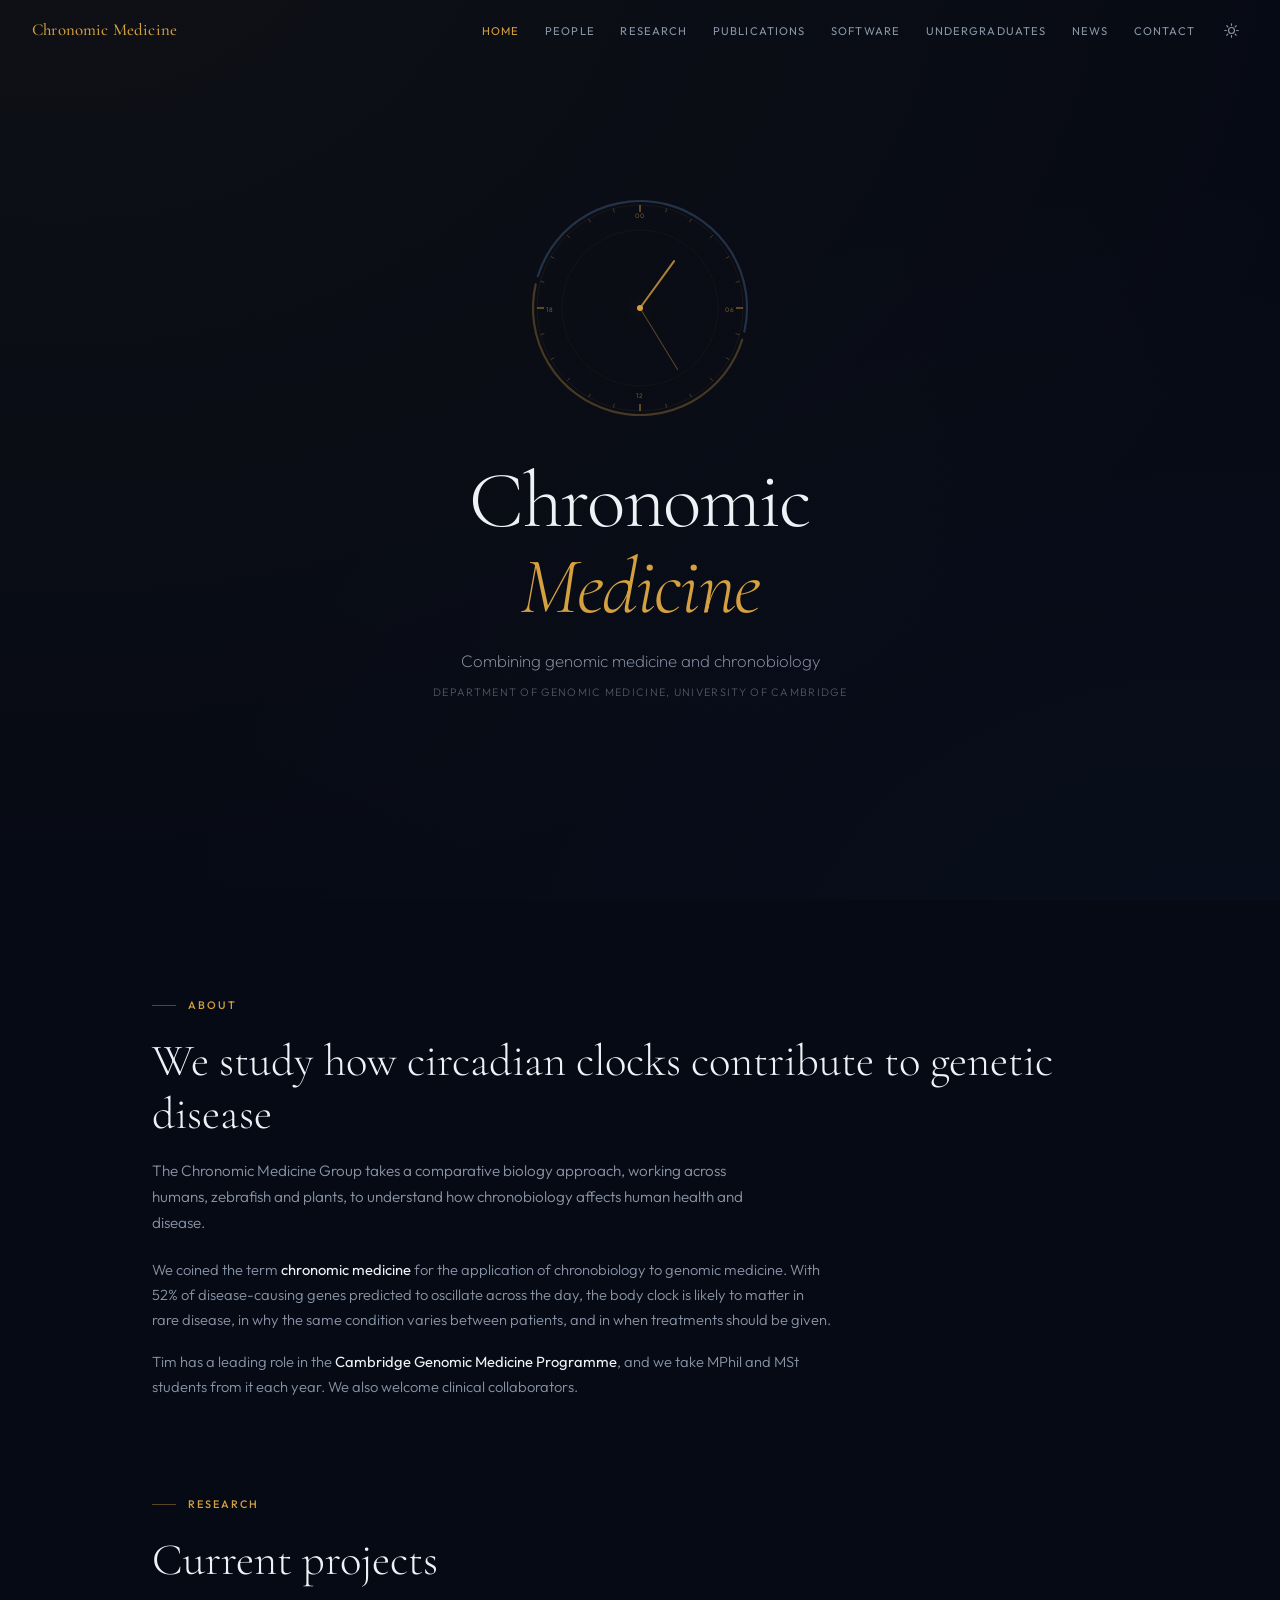
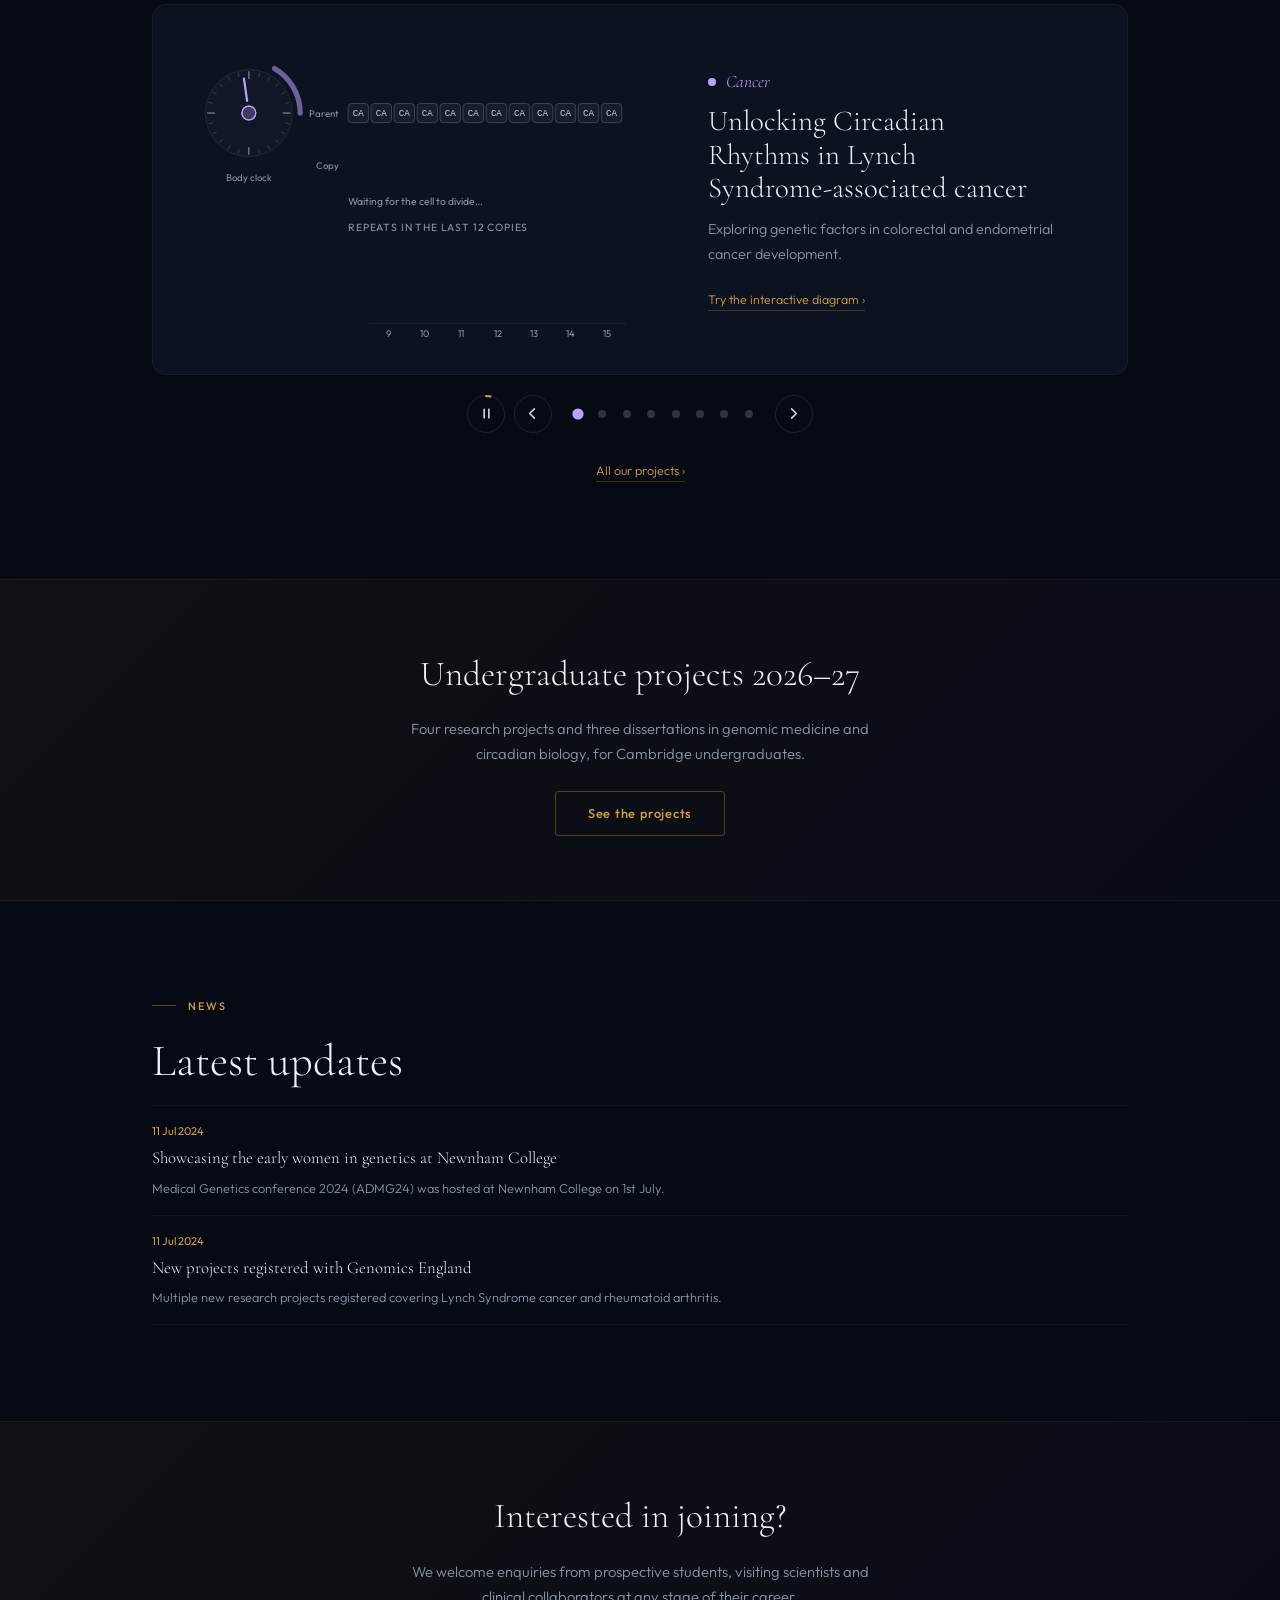
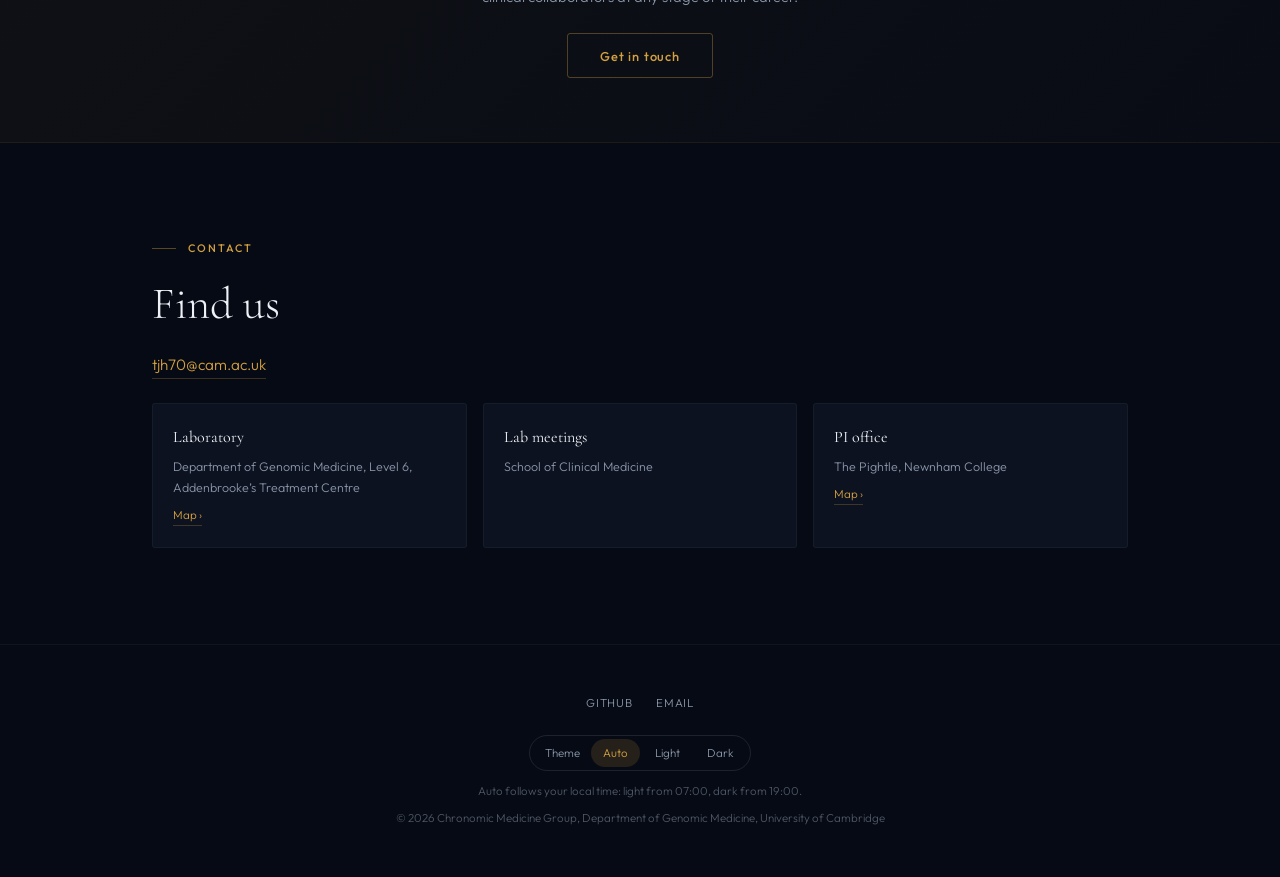
==== commit 1aea6065: "Add Software and Publications pages, interactive research projects and a projects carousel - Softwar" ====
--- a/index.html
+++ b/index.html
@@ -18,6 +18,7 @@
     <link rel="preconnect" href="https://fonts.gstatic.com" crossorigin>
     <link href="https://fonts.googleapis.com/css2?family=Cormorant+Garamond:ital,wght@0,300;0,400;0,500;0,600;1,300;1,400&family=Outfit:wght@200..600&display=swap" rel="stylesheet">
     <link rel="stylesheet" href="style.css">
+    <link rel="stylesheet" href="viz.css">
     <link rel="icon" href="favicon.svg" type="image/svg+xml">
 </head>
 <body>
@@ -28,9 +29,10 @@
     <a href="index.html" class="nav-brand">Chronomic Medicine</a>
     <ul class="nav-links" id="navLinks">
         <li><a href="index.html" class="active" aria-current="page">Home</a></li>
-        <li><a href="#about">About</a></li>
         <li><a href="people.html">People</a></li>
         <li><a href="research.html">Research</a></li>
+        <li><a href="publications.html">Publications</a></li>
+        <li><a href="software.html">Software</a></li>
         <li><a href="undergraduate/">Undergraduates</a></li>
         <li><a href="#news">News</a></li>
         <li><a href="#contact">Contact</a></li>
@@ -79,24 +81,25 @@
     <p class="prose">Tim has a leading role in the <strong>Cambridge Genomic Medicine Programme</strong>, and we take MPhil and MSt students from it each year. We also welcome clinical collaborators.</p>
 </section>
 
-<!-- PILLARS -->
-<div class="section section--flush-top reveal">
-    <div class="pillars">
-        <div class="pillar reveal reveal-d1">
-            <h3>Circadian clocks and cardiac disease</h3>
-            <p>How circadian timing affects cardiac arrhythmias, Long QT syndrome and UBR4 pathways.</p>
+<!-- CURRENT PROJECTS: a carousel built from data/projects.csv, each slide with the project's diagram -->
+<section class="section section--flush-top reveal" id="projects" aria-labelledby="projectsTitle">
+    <p class="section-label">Research</p>
+    <h2 id="projectsTitle">Current projects</h2>
+    <div class="carousel" id="carousel" aria-roledescription="carousel" aria-labelledby="projectsTitle" hidden>
+        <div class="carousel-slides" id="carouselSlides"></div>
+        <div class="carousel-controls">
+            <button type="button" class="carousel-btn" id="carouselPlay" aria-label="Pause the slideshow">
+                <svg class="ring" viewBox="0 0 38 38" aria-hidden="true"><circle cx="19" cy="19" r="18"/></svg>
+                <svg class="icon-pause" viewBox="0 0 16 16" aria-hidden="true"><path d="M5.5 3.5v9M10.5 3.5v9"/></svg>
+                <svg class="icon-play" viewBox="0 0 16 16" aria-hidden="true"><path d="M5.5 3.4l7 4.6-7 4.6z"/></svg>
+            </button>
+            <button type="button" class="carousel-btn" id="carouselPrev" aria-label="Previous project"><svg viewBox="0 0 16 16" aria-hidden="true"><path d="M10 3L5 8l5 5"/></svg></button>
+            <div class="carousel-dots" id="carouselDots" role="group" aria-label="Choose a project"></div>
+            <button type="button" class="carousel-btn" id="carouselNext" aria-label="Next project"><svg viewBox="0 0 16 16" aria-hidden="true"><path d="M6 3l5 5-5 5"/></svg></button>
         </div>
-        <div class="pillar reveal reveal-d2">
-            <h3>Immunity, cancer and rare disease</h3>
-            <p>Circadian gene networks in Lynch syndrome cancers, rheumatoid arthritis and congenital adrenal hyperplasia.</p>
-        </div>
-        <div class="pillar reveal reveal-d3">
-            <h3>Chrono-pharmacogenomics</h3>
-            <p>Genetic variants that change how a patient responds to a drug depending on the time of day it is taken.</p>
-        </div>
     </div>
     <p class="pillars-more"><a href="research.html" class="link-arrow">All our projects ›</a></p>
-</div>
+</section>
 
 <!-- UNDERGRADUATE PROJECTS (update the year and counts each autumn; the presentation lives in undergraduate/) -->
 <div class="join-band reveal" id="undergraduates">
@@ -161,6 +164,8 @@
 
 <script src="theme.js"></script>
 <script src="shared.js"></script>
+<script src="viz.js"></script>
+<script src="viz-projects.js"></script>
 <script>
 // 24-hour clock: hands show the visitor's local time; the rim shows light (day) and dark (night) hours
 (function () {
@@ -193,6 +198,105 @@
         document.getElementById('mHand').style.transform = `rotate(${m * 6}deg)`;
     }
     tick(); setInterval(tick, 10000);
+})();
+
+// Current projects carousel: one slide per project in data/projects.csv
+(async function () {
+    const projects = (await loadCSV('data/projects.csv')).filter(p => p.status === 'current');
+    const root = document.getElementById('carousel');
+    if (!projects.length || !window.Viz || !root) return;
+    const slidesEl = document.getElementById('carouselSlides');
+    const dotsEl = document.getElementById('carouselDots');
+    const playBtn = document.getElementById('carouselPlay');
+    const DURATION = 9000; // milliseconds per slide
+    root.hidden = false;
+
+    slidesEl.innerHTML = projects.map((p, i) => `
+        <div class="slide tone-${Viz.tone(p.pillar)}" role="group" aria-roledescription="slide" aria-label="${i + 1} of ${projects.length}: ${esc(p.short || p.title)}">
+            <div class="slide-visual"><div class="slide-viz"></div></div>
+            <div class="slide-text">
+                <p class="slide-kicker">${esc(p.pillar || 'Research')}</p>
+                <h3 class="slide-title">${esc(p.title)}</h3>
+                ${p.summary ? `<p class="slide-summary">${esc(p.summary)}</p>` : ''}
+                <a class="link-arrow" href="research.html${p.id ? '#' + esc(p.id) : ''}">Try the interactive diagram ›</a>
+            </div>
+        </div>`).join('');
+    dotsEl.innerHTML = projects.map(p => `<button type="button" class="tone-${Viz.tone(p.pillar)}" aria-label="${esc(p.short || p.title)}"></button>`).join('');
+    const slides = [...slidesEl.children], dots = [...dotsEl.children], handles = [];
+    let current = -1, playing = !Viz.reduced(), hovering = false, focused = false, onScreen = true, elapsed = 0, last = performance.now();
+
+    function show(i, animate) {
+        i = (i + slides.length) % slides.length;
+        if (i === current) return;
+        const prev = current;
+        current = i;
+        slides.forEach((s, k) => {
+            const on = k === i;
+            s.classList.toggle('is-active', on);
+            s.classList.remove('is-entering', 'is-leaving');
+            s.setAttribute('aria-hidden', String(!on));
+            s.inert = !on;
+        });
+        // the new slide sweeps in like a clock hand over the old one
+        if (animate && prev >= 0 && !Viz.reduced()) {
+            slides[prev].classList.add('is-leaving');
+            void slides[i].offsetWidth;
+            slides[i].classList.add('is-entering');
+        }
+        dots.forEach((d, k) => d.setAttribute('aria-current', String(k === i)));
+        if (handles[i] === undefined) {
+            const p = projects[i];
+            handles[i] = Viz.mount(slides[i].querySelector('.slide-viz'), Viz.has(p.visual) ? p.visual : 'gene-clock', { compact: true });
+        }
+        handles.forEach((h, k) => { if (h) h.setActive(k === i); });
+        elapsed = 0;
+    }
+    function setPlaying(on) {
+        playing = on;
+        root.classList.toggle('is-paused', !on);
+        playBtn.setAttribute('aria-label', on ? 'Pause the slideshow' : 'Play the slideshow');
+        slidesEl.setAttribute('aria-live', on ? 'off' : 'polite');
+    }
+    slides.forEach(s => s.addEventListener('animationend', () => {
+        s.classList.remove('is-entering');
+        slides.forEach(o => o.classList.remove('is-leaving'));
+    }));
+    playBtn.addEventListener('click', () => setPlaying(!playing));
+    document.getElementById('carouselPrev').addEventListener('click', () => show(current - 1, true));
+    document.getElementById('carouselNext').addEventListener('click', () => show(current + 1, true));
+    dots.forEach((d, k) => d.addEventListener('click', () => show(k, true)));
+    // Pause while the visitor is looking closely
+    root.addEventListener('pointerenter', (e) => { if (e.pointerType === 'mouse') hovering = true; });
+    root.addEventListener('pointerleave', () => { hovering = false; });
+    root.addEventListener('focusin', () => { focused = true; });
+    root.addEventListener('focusout', (e) => { if (!root.contains(e.relatedTarget)) focused = false; });
+    root.addEventListener('keydown', (e) => {
+        if (e.key === 'ArrowLeft') { show(current - 1, true); e.preventDefault(); }
+        if (e.key === 'ArrowRight') { show(current + 1, true); e.preventDefault(); }
+    });
+    // Swipe on touch screens
+    let x0 = null;
+    slidesEl.addEventListener('pointerdown', (e) => { if (e.pointerType !== 'mouse') x0 = e.clientX; });
+    slidesEl.addEventListener('pointerup', (e) => {
+        if (x0 === null) return;
+        const dx = e.clientX - x0; x0 = null;
+        if (Math.abs(dx) > 50) show(current + (dx < 0 ? 1 : -1), true);
+    });
+    slidesEl.addEventListener('pointercancel', () => { x0 = null; });
+    if ('IntersectionObserver' in window) new IntersectionObserver(es => es.forEach(e => { onScreen = e.isIntersecting; })).observe(root);
+
+    function tick(now) {
+        const dt = Math.min(100, now - last); last = now;
+        if (playing && !hovering && !focused && onScreen && !document.hidden) {
+            elapsed += dt;
+            if (elapsed >= DURATION) show(current + 1, true);
+        }
+        root.style.setProperty('--progress', Math.min(1, elapsed / DURATION).toFixed(3));
+        requestAnimationFrame(tick);
+    }
+    setPlaying(playing);
+    show(0, false);
+    requestAnimationFrame(tick);
 })();
 
 // News, newest first
--- a/style.css
+++ b/style.css
@@ -423,13 +423,52 @@
 [data-theme="light"] .hero .tagline { font-weight: 300; }
 .hero .affiliation { font-size: 0.68rem; color: var(--text-faint); letter-spacing: 0.12em; text-transform: uppercase; z-index: 1; position: relative; }
 
-/* Pillars */
-.pillars { display: grid; grid-template-columns: repeat(3, 1fr); gap: 1px; margin-top: 2.5rem; background: var(--line); border: 1px solid var(--line); border-radius: 3px; overflow: hidden; }
-.pillar { background: var(--surface); padding: 2.25rem 1.75rem; text-align: center; transition: background 0.3s; }
-.pillar:hover { background: var(--surface-hover); }
-.pillar h3 { font-family: var(--serif); font-size: 1.15rem; font-weight: 400; color: var(--text-strong); margin-bottom: 0.6rem; }
-.pillar p { font-size: 0.8rem; color: var(--text-muted); line-height: 1.6; }
-.pillars-more { margin-top: 1.5rem; }
+/* Project carousel: one research project at a time, each with its diagram */
+.carousel { position: relative; margin-top: 0.5rem; }
+.carousel-slides { display: grid; }
+.slide {
+    grid-area: 1 / 1;
+    display: grid; grid-template-columns: minmax(0, 1.12fr) minmax(0, 0.88fr);
+    gap: 2.5rem; align-items: center;
+    padding: 1.75rem 2.25rem 1.75rem 1.75rem;
+    background: var(--surface); border: 1px solid var(--line); border-radius: 14px;
+    visibility: hidden; opacity: 0;
+    transition: opacity 0.6s var(--ease), visibility 0s 0.6s;
+}
+.slide.is-active { visibility: visible; opacity: 1; transition: opacity 0.6s var(--ease), visibility 0s 0s; z-index: 1; }
+.slide.is-leaving { visibility: visible; opacity: 1; transition: none; z-index: 0; }
+.slide.is-entering {
+    z-index: 2;
+    -webkit-mask-image: conic-gradient(from 0deg at 50% 50%, #000 calc(var(--sweep) - 16deg), transparent var(--sweep));
+            mask-image: conic-gradient(from 0deg at 50% 50%, #000 calc(var(--sweep) - 16deg), transparent var(--sweep));
+    animation: clock-wipe 1s var(--swing) both;
+}
+@keyframes clock-wipe { from { --sweep: 0deg; } to { --sweep: 376deg; } }
+.slide-visual { min-width: 0; }
+.slide-kicker { display: flex; align-items: center; gap: 0.6rem; font-family: var(--serif); font-style: italic; font-size: 1.1rem; color: var(--tone); margin-bottom: 0.45rem; }
+.slide-kicker::before { content: ''; width: 0.5rem; height: 0.5rem; border-radius: 50%; background: var(--tone); }
+.slide-title { font-family: var(--serif); font-weight: var(--heading-weight); font-size: clamp(1.35rem, 2.4vw, 1.8rem); line-height: 1.16; color: var(--text-strong); margin-bottom: 0.8rem; text-wrap: balance; font-variant-numeric: lining-nums; }
+.slide-summary { font-size: 0.9rem; color: var(--text-muted); margin-bottom: 1.2rem; max-width: 40ch; }
+.carousel-controls { display: flex; align-items: center; justify-content: center; gap: 0.55rem; margin-top: 1.25rem; }
+.carousel-btn {
+    position: relative; width: 38px; height: 38px; border-radius: 50%;
+    display: grid; place-items: center;
+    background: none; border: 1px solid var(--line-strong); color: var(--text);
+    cursor: pointer; transition: border-color 0.25s, color 0.25s;
+}
+.carousel-btn:hover { border-color: var(--accent); color: var(--accent); }
+.carousel-btn svg { width: 15px; height: 15px; fill: none; stroke: currentColor; stroke-width: 1.8; stroke-linecap: round; stroke-linejoin: round; }
+.carousel-btn .ring { position: absolute; inset: -1px; width: 38px; height: 38px; transform: rotate(-90deg); pointer-events: none; }
+.carousel-btn .ring circle { fill: none; stroke: var(--accent); stroke-width: 2; stroke-dasharray: 113.1; stroke-dashoffset: calc(113.1 * (1 - var(--progress, 0))); }
+.carousel-btn .icon-play { display: none; }
+.carousel.is-paused .carousel-btn .icon-play { display: block; }
+.carousel.is-paused .carousel-btn .icon-pause { display: none; }
+.carousel-dots { display: flex; align-items: center; gap: 0.15rem; margin: 0 0.4rem; }
+.carousel-dots button { width: 22px; height: 22px; display: grid; place-items: center; padding: 0; background: none; border: none; cursor: pointer; }
+.carousel-dots button::before { content: ''; width: 8px; height: 8px; border-radius: 50%; background: rgba(var(--ink-rgb), 0.28); transition: transform 0.3s var(--ease), background 0.3s; }
+.carousel-dots button:hover::before { background: rgba(var(--ink-rgb), 0.55); }
+.carousel-dots button[aria-current="true"]::before { background: var(--tone, var(--accent)); transform: scale(1.4); }
+.pillars-more { margin-top: 1.5rem; text-align: center; }
 
 /* News */
 .news-item { padding: 1rem 0; border-bottom: 1px solid var(--line); }
@@ -578,34 +617,80 @@
 }
 .page-nav a:hover { color: var(--accent); border-color: var(--accent); }
 
-.project-card {
-    background: var(--surface);
-    border: 1px solid var(--line);
-    border-radius: 4px;
-    margin-bottom: 1rem;
-    transition: border-color 0.3s;
-}
-.project-card:hover { border-color: var(--line-accent); }
-.project-head {
-    width: 100%; font: inherit; color: inherit; text-align: left;
-    background: none; border: none; cursor: pointer;
-    padding: 1.75rem;
-    display: block;
-}
-.project-header { display: flex; justify-content: space-between; align-items: start; gap: 1rem; }
-.project-title { font-family: var(--serif); font-size: 1.12rem; font-weight: 400; color: var(--text-strong); line-height: 1.4; }
-.project-badges { display: flex; gap: 0.4rem; flex-wrap: wrap; flex-shrink: 0; }
-.project-summary { display: block; font-size: 0.82rem; color: var(--text-muted); margin-top: 0.5rem; line-height: 1.6; }
-.project-toggle { display: inline-block; margin-top: 0.75rem; font-size: 0.72rem; color: var(--accent); letter-spacing: 0.06em; }
-.project-detail {
-    margin: 0 1.75rem; padding: 1rem 0 1.75rem;
+.research-intro {
+    max-width: 1180px;
+    display: grid; grid-template-columns: minmax(0, 0.9fr) minmax(0, 1.1fr);
+    gap: 3rem; align-items: center;
+}
+.ri-links { display: flex; flex-wrap: wrap; gap: 0.6rem 1.5rem; margin-top: 1.6rem; }
+.ri-overview { display: grid; grid-template-columns: minmax(0, 1fr) minmax(0, 0.95fr); gap: 1.25rem; align-items: center; }
+.ri-overview[hidden] { display: none; }
+.ri-index { list-style: none; display: grid; gap: 0.1rem; }
+.ri-index a {
+    display: grid; grid-template-columns: 1.6rem 1fr; gap: 0 0.5rem; align-items: baseline;
+    padding: 0.38rem 0.6rem; border-radius: 8px;
+    text-decoration: none; color: var(--text);
+    transition: background 0.25s;
+}
+.ri-index a:hover, .ri-index li.is-active a { background: rgba(var(--tone-rgb), 0.11); }
+.ri-n { font-family: var(--serif); font-size: 1.05rem; color: var(--tone); }
+.ri-name { font-size: 0.85rem; color: var(--text-strong); line-height: 1.35; }
+.ri-pillar { grid-column: 2; font-size: 0.64rem; letter-spacing: 0.09em; text-transform: uppercase; color: var(--text-muted); }
+
+.rp-list { max-width: 1180px; margin: 0 auto; padding: 0 2rem; }
+.rp {
+    display: grid;
+    grid-template-columns: minmax(0, 0.82fr) minmax(0, 1.18fr);
+    grid-template-areas: "head visual" "body visual";
+    grid-template-rows: auto 1fr;
+    gap: 0 4rem;
+    padding: 5rem 0;
     border-top: 1px solid var(--line);
-    font-size: 0.85rem; color: var(--text-muted); line-height: 1.7;
-}
-.project-detail[hidden] { display: none; }
-
-.completed-section { margin-top: 3rem; }
-.completed-section h3 { font-family: var(--serif); font-weight: var(--heading-weight); color: var(--text-strong); font-size: 1.4rem; margin-bottom: 1rem; }
+    scroll-margin-top: 64px;
+}
+.rp--flip { grid-template-columns: minmax(0, 1.18fr) minmax(0, 0.82fr); grid-template-areas: "visual head" "visual body"; }
+.rp-head { grid-area: head; align-self: end; }
+.rp-body { grid-area: body; }
+.rp-visual { grid-area: visual; align-self: center; min-width: 0; }
+.rp-kicker { display: flex; align-items: center; gap: 0.7rem; font-family: var(--serif); font-style: italic; font-size: 1.15rem; color: var(--tone); margin-bottom: 0.65rem; }
+.rp-num {
+    width: 1.75rem; height: 1.75rem; border-radius: 50%;
+    display: inline-grid; place-items: center;
+    font-family: var(--sans); font-style: normal; font-size: 0.72rem; font-weight: 500;
+    color: var(--tone); border: 1px solid rgba(var(--tone-rgb), 0.5);
+}
+.rp-title {
+    font-family: var(--serif); font-weight: var(--heading-weight);
+    font-size: clamp(1.65rem, 2.8vw, 2.3rem); line-height: 1.12; letter-spacing: -0.005em;
+    color: var(--text-strong); text-wrap: balance; margin-bottom: 1.1rem;
+}
+.rp-lead { font-size: 1rem; line-height: 1.6; color: var(--text); max-width: 40ch; }
+.rp-chips { list-style: none; display: flex; flex-wrap: wrap; gap: 0.4rem; margin-top: 1.1rem; }
+.rp-chips li { font-size: 0.72rem; color: var(--text-muted); padding: 0.22rem 0.75rem; border: 1px solid var(--line-strong); border-radius: 999px; }
+.rp-more {
+    margin-top: 1.25rem;
+    font: inherit; font-size: 0.8rem; color: var(--tone); cursor: pointer;
+    background: none; border: none; padding: 0 0 0.1rem;
+    border-bottom: 1px solid rgba(var(--tone-rgb), 0.4);
+}
+.rp-more:hover { border-color: var(--tone); }
+.rp-detail { margin-top: 0.9rem; font-size: 0.86rem; line-height: 1.7; color: var(--text-muted); max-width: 52ch; }
+.rp-detail[hidden] { display: none; }
+.rp-visual .viz, .sw-visual .viz, .sw-formats {
+    background: var(--surface); border: 1px solid var(--line); border-radius: 14px;
+    padding: 1.4rem 1.5rem 1.25rem;
+}
+/* Each diagram opens with a sweep, like a clock hand, when it first scrolls into view */
+.rp.reveal .rp-visual, .sw.reveal .sw-visual {
+    -webkit-mask-image: conic-gradient(from 0deg at 50% 50%, #000 calc(var(--sweep) - 16deg), transparent var(--sweep));
+            mask-image: conic-gradient(from 0deg at 50% 50%, #000 calc(var(--sweep) - 16deg), transparent var(--sweep));
+}
+.rp.reveal.visible .rp-visual, .sw.reveal.visible .sw-visual { animation: clock-wipe 1.15s var(--swing) 0.1s both; }
+@media (prefers-reduced-motion: reduce) {
+    .rp.reveal .rp-visual, .sw.reveal .sw-visual, .slide.is-entering { animation: none; -webkit-mask-image: none; mask-image: none; }
+}
+html:not([data-theme]) .rp-visual, html:not([data-theme]) .sw-visual { -webkit-mask-image: none; mask-image: none; }
+
 .completed-item {
     padding: 0.75rem 0;
     border-bottom: 1px solid var(--line);
@@ -614,14 +699,57 @@
 .completed-item:first-child { border-top: 1px solid var(--line); }
 .completed-title { font-size: 0.88rem; color: var(--text); }
 
+/* ═══════════════════════════════════════════
+   PUBLICATIONS PAGE
+   ═══════════════════════════════════════════ */
+.visually-hidden { position: absolute !important; width: 1px; height: 1px; overflow: hidden; clip: rect(0 0 0 0); clip-path: inset(50%); white-space: nowrap; }
+.pub-tools { display: grid; gap: 1.4rem; margin-bottom: 2.25rem; }
+.pub-years { display: flex; align-items: flex-end; gap: 0.6rem; height: 132px; padding-bottom: 1.6rem; border-bottom: 1px solid var(--line); }
+.pub-year-btn {
+    position: relative; flex: 1 1 0; max-width: 72px; height: 100%;
+    display: flex; flex-direction: column; justify-content: flex-end; align-items: center;
+    font: inherit; color: var(--text-muted); background: none; border: none; cursor: pointer; padding: 0;
+}
+.pub-year-btn .n { font-size: 0.7rem; margin-bottom: 0.3rem; font-variant-numeric: tabular-nums; }
+.pub-year-btn .bar {
+    width: 100%; height: calc(var(--h, 0) * 1%); min-height: 2px;
+    background: rgba(var(--accent-rgb), 0.32); border-radius: 4px 4px 0 0;
+    transition: height 0.9s var(--ease), background 0.25s;
+}
+.pub-year-btn .y { position: absolute; bottom: -1.45rem; font-size: 0.75rem; }
+.pub-year-btn:hover .bar { background: rgba(var(--accent-rgb), 0.55); }
+.pub-year-btn[aria-pressed="true"] .bar { background: var(--accent); }
+.pub-year-btn[aria-pressed="true"] .y, .pub-year-btn[aria-pressed="true"] .n { color: var(--accent); }
+.pub-filter { display: flex; flex-wrap: wrap; gap: 0.9rem 1.5rem; align-items: center; justify-content: space-between; }
+.pub-types { display: flex; flex-wrap: wrap; gap: 0.35rem; }
+.chip-btn {
+    font: inherit; font-size: 0.76rem; color: var(--text-muted);
+    background: none; border: 1px solid var(--line-strong); border-radius: 999px;
+    padding: 0.3rem 0.85rem; cursor: pointer; transition: background 0.25s, color 0.25s, border-color 0.25s;
+}
+.chip-btn:hover { color: var(--text-strong); border-color: var(--line-accent); }
+.chip-btn[aria-pressed="true"] { color: var(--accent); background: var(--accent-wash-strong); border-color: transparent; }
+.chip-btn .c { opacity: 0.7; margin-left: 0.25rem; font-variant-numeric: tabular-nums; }
+.pub-search { flex: 0 1 330px; }
+.pub-search input {
+    font: inherit; font-size: 0.85rem; color: var(--text-strong);
+    background: var(--surface); border: 1px solid var(--line-strong); border-radius: 999px;
+    padding: 0.5rem 1rem; width: 100%;
+}
+.pub-search input::placeholder { color: var(--text-faint); }
+.pub-search input:focus { outline: none; border-color: var(--accent); }
+.pub-count { font-size: 0.78rem; color: var(--text-muted); }
+.pub-count button { font: inherit; color: var(--accent); background: none; border: none; cursor: pointer; text-decoration: underline; text-underline-offset: 3px; padding: 0; margin-left: 0.4rem; }
+
 /* Publications, grouped by year */
 .pub-year-group { display: grid; grid-template-columns: 5rem 1fr; gap: 0 1.5rem; border-top: 1px solid var(--line); padding-top: 0.25rem; }
-.pub-year-heading { font-family: var(--serif); font-size: 1.6rem; font-weight: 400; color: var(--accent); line-height: 1; padding-top: 1.1rem; }
+.pub-year-heading { font-family: var(--serif); font-size: 1.6rem; font-weight: 400; color: var(--accent); line-height: 1; padding-top: 1.1rem; font-variant-numeric: lining-nums; }
 .pub-item { padding: 1.1rem 0; border-bottom: 1px solid var(--line); }
 .pub-item:last-child { border-bottom: none; }
 .pub-type { font-size: 0.66rem; color: var(--text-muted); letter-spacing: 0.08em; text-transform: uppercase; }
 .pub-title { font-family: var(--serif); font-size: 1.06rem; color: var(--text-strong); margin: 0.15rem 0; line-height: 1.4; }
 .pub-authors { font-size: 0.78rem; color: var(--text-muted); }
+.pub-authors strong { color: var(--text); font-weight: 500; }
 .pub-journal { font-size: 0.78rem; color: var(--text-muted); font-style: italic; }
 .pub-badges { display: flex; gap: 0.35rem; margin-top: 0.5rem; flex-wrap: wrap; }
 .pub-badge {
@@ -634,33 +762,116 @@
 .pub-badge:hover { background: var(--accent-wash-strong); }
 .pub-note { font-size: 0.82rem; color: var(--text-muted); font-style: italic; padding-top: 1.25rem; }
 
-/* Open research */
-.tools-grid { display: grid; grid-template-columns: repeat(auto-fill, minmax(280px, 1fr)); gap: 1rem; margin-top: 1.5rem; }
-.tool-card { background: var(--surface); border: 1px solid var(--line); border-radius: 4px; padding: 1.5rem; transition: border-color 0.3s; }
-.tool-card:hover { border-color: var(--line-accent); }
-.tool-type { font-size: 0.6rem; letter-spacing: 0.1em; text-transform: uppercase; color: var(--accent); font-weight: 500; margin-bottom: 0.4rem; }
-.tool-name { font-family: var(--serif); font-size: 1.05rem; color: var(--text-strong); margin-bottom: 0.3rem; }
-.tool-desc { font-size: 0.8rem; color: var(--text-muted); margin-bottom: 0.6rem; }
-.tool-link { font-size: 0.75rem; color: var(--accent); text-decoration: none; border-bottom: 1px solid rgba(var(--accent-rgb), 0.25); }
-.tool-lang { font-size: 0.62rem; color: var(--text-muted); background: rgba(var(--ink-rgb), 0.06); padding: 0.15rem 0.45rem; border-radius: 2px; margin-left: 0.4rem; }
+/* ═══════════════════════════════════════════
+   SOFTWARE PAGE
+   ═══════════════════════════════════════════ */
+.sw-github { display: inline-flex; align-items: center; gap: 0.6rem; margin-top: 1.6rem; }
+.sw-github svg { width: 18px; height: 18px; fill: currentColor; }
+.sw {
+    max-width: 1180px; margin: 0 auto; padding: 5rem 2rem;
+    display: grid; grid-template-columns: minmax(0, 0.85fr) minmax(0, 1.15fr);
+    gap: 4rem; align-items: center;
+    border-top: 1px solid var(--line);
+    scroll-margin-top: 64px;
+}
+.sw--flip { grid-template-columns: minmax(0, 1.15fr) minmax(0, 0.85fr); }
+.sw--flip .sw-text { order: 2; }
+.sw-text { min-width: 0; }
+.sw-visual { min-width: 0; }
+.sw-kicker { display: flex; align-items: center; gap: 0.6rem; font-family: var(--serif); font-style: italic; font-size: 1.15rem; color: var(--tone); margin-bottom: 0.5rem; }
+.sw-kicker::before { content: ''; width: 0.5rem; height: 0.5rem; border-radius: 50%; background: var(--tone); }
+.sw-title { font-family: var(--serif); font-weight: var(--heading-weight); font-size: clamp(2rem, 3.4vw, 2.7rem); line-height: 1.05; color: var(--text-strong); margin-bottom: 1rem; }
+.sw-lead { font-size: 1rem; line-height: 1.65; color: var(--text); max-width: 46ch; }
+.sw-lead + .sw-lead { margin-top: 0.8rem; }
+.sw-note { font-size: 0.84rem; color: var(--text-muted); margin-top: 0.9rem; max-width: 48ch; }
+.sw-actions { display: flex; flex-wrap: wrap; gap: 0.55rem; margin-top: 1.5rem; }
+.sw-btn {
+    display: inline-flex; align-items: center; gap: 0.45rem;
+    font-size: 0.8rem; color: var(--text); text-decoration: none;
+    padding: 0.5rem 1rem; border-radius: 999px;
+    border: 1px solid rgba(var(--tone-rgb), 0.45);
+    transition: background 0.25s, border-color 0.25s, color 0.25s;
+}
+.sw-btn:hover { background: rgba(var(--tone-rgb), 0.12); border-color: var(--tone); color: var(--text-strong); }
+.sw-btn--primary { background: var(--tone); border-color: var(--tone); color: var(--bg); font-weight: 500; }
+.sw-btn--primary:hover { background: var(--tone); color: var(--bg); filter: brightness(1.08); }
+.sw-install {
+    display: inline-flex; align-items: center; gap: 0.75rem; margin-top: 1.2rem;
+    font-family: ui-monospace, SFMono-Regular, Menlo, Consolas, monospace; font-size: 0.82rem;
+    color: var(--text-strong); background: rgba(var(--ink-rgb), 0.06);
+    border: 1px solid var(--line); border-radius: 8px; padding: 0.45rem 0.5rem 0.45rem 0.85rem;
+}
+.sw-install .prompt { color: var(--text-faint); }
+.copy-btn {
+    font: inherit; font-family: var(--sans); font-size: 0.7rem; color: var(--text-muted);
+    background: none; border: 1px solid var(--line-strong); border-radius: 6px;
+    padding: 0.15rem 0.5rem; cursor: pointer; transition: color 0.2s, border-color 0.2s;
+}
+.copy-btn:hover { color: var(--text-strong); border-color: var(--line-accent); }
+.copy-btn.is-done { color: var(--success); border-color: var(--success); }
+
+.sw-sub { max-width: 1180px; margin: 0 auto; padding: 0 2rem 5rem; }
+.sw-subtitle { font-family: var(--serif); font-weight: var(--heading-weight); font-size: 1.6rem; color: var(--text-strong); margin-bottom: 0.6rem; }
+.sw-sub > p { color: var(--text-muted); font-size: 0.92rem; max-width: 64ch; }
+.sw-formats { margin: 1.75rem 0 1.5rem; }
+.pkg-grid { display: grid; grid-template-columns: repeat(auto-fill, minmax(270px, 1fr)); gap: 1rem; }
+.pkg {
+    display: flex; flex-direction: column;
+    background: var(--surface); border: 1px solid var(--line); border-radius: 12px;
+    padding: 1.2rem 1.25rem 1.1rem;
+    transition: border-color 0.25s, background 0.25s;
+}
+.pkg:hover, .pkg:focus-within, .pkg.is-highlight { border-color: rgba(var(--tone-rgb, var(--accent-rgb)), 0.6); }
+.pkg-name { font-family: ui-monospace, SFMono-Regular, Menlo, Consolas, monospace; font-size: 0.92rem; font-weight: 500; color: var(--text-strong); }
+.pkg-name.is-plain { font-family: var(--serif); font-size: 1.15rem; font-weight: 400; }
+.pkg-desc { font-size: 0.82rem; line-height: 1.6; color: var(--text-muted); margin: 0.35rem 0 0.9rem; flex: 1; }
+.pkg-install {
+    display: flex; align-items: center; justify-content: space-between; gap: 0.5rem;
+    font-family: ui-monospace, SFMono-Regular, Menlo, Consolas, monospace; font-size: 0.74rem;
+    color: var(--text); background: rgba(var(--ink-rgb), 0.06); border: 1px solid var(--line); border-radius: 7px;
+    padding: 0.3rem 0.35rem 0.3rem 0.6rem; margin-bottom: 0.8rem;
+}
+.pkg-install > span { white-space: nowrap; overflow: hidden; text-overflow: ellipsis; min-width: 0; }
+.pkg-links { display: flex; flex-wrap: wrap; gap: 0.35rem 0.9rem; font-size: 0.76rem; }
+.pkg-links a { color: var(--tone, var(--accent)); text-decoration: none; border-bottom: 1px solid rgba(var(--tone-rgb, var(--accent-rgb)), 0.3); }
+.pkg-links a:hover { border-color: var(--tone, var(--accent)); }
+.pkg-lang { margin-left: auto; font-size: 0.66rem; color: var(--text-muted); background: rgba(var(--ink-rgb), 0.06); padding: 0.1rem 0.45rem; border-radius: 3px; }
+
+.tel-card {
+    display: grid; grid-template-columns: auto 1fr auto; gap: 1.5rem; align-items: center;
+    margin: 2rem 0 1.5rem; padding: 1.5rem 1.75rem;
+    text-decoration: none; color: inherit;
+    background: linear-gradient(135deg, rgba(var(--accent-rgb), 0.08), rgba(var(--accent-rgb), 0.02));
+    border: 1px solid rgba(var(--accent-rgb), 0.25); border-radius: 14px;
+    transition: border-color 0.3s, transform 0.3s var(--ease);
+}
+.tel-card:hover { border-color: var(--accent); }
+.tel-card svg { width: 64px; height: 64px; }
+.tel-name { display: block; font-family: var(--serif); font-size: 1.7rem; color: var(--text-strong); line-height: 1.1; }
+.tel-desc { display: block; font-size: 0.86rem; color: var(--text-muted); margin-top: 0.25rem; }
+.tel-go { font-size: 0.82rem; color: var(--accent); white-space: nowrap; }
+.tel-orbit { transform-origin: 32px 32px; animation: tel-spin 14s linear infinite; }
+@keyframes tel-spin { to { transform: rotate(360deg); } }
+@media (prefers-reduced-motion: reduce) { .tel-orbit { animation: none; } }
 
 /* Gene names and numbers in titles read better with lining figures */
-.pub-title, .project-title, .news-title, .tool-name, .completed-title { font-variant-numeric: lining-nums; }
+.pub-title, .rp-title, .news-title, .completed-title, .sw-title, .ri-name { font-variant-numeric: lining-nums; }
 
 /* Light theme: cards sit on white, so give them a little depth */
-[data-theme="light"] .pillars,
-[data-theme="light"] .project-card,
-[data-theme="light"] .tool-card,
+[data-theme="light"] .slide,
+[data-theme="light"] .rp-visual .viz,
+[data-theme="light"] .sw-visual .viz,
+[data-theme="light"] .sw-formats,
+[data-theme="light"] .pkg,
 [data-theme="light"] .loc-card,
 [data-theme="light"] .pi-card { box-shadow: var(--shadow); }
 
 /* ─── RESPONSIVE ─── */
-@media (min-width: 769px) and (max-width: 940px) {
+@media (min-width: 961px) and (max-width: 1140px) {
     .nav-links { gap: 1.05rem; }
     .nav-tools { margin-left: 0.8rem; }
 }
-@media (max-width: 768px) {
-    nav { padding: 0 1.25rem; }
+@media (max-width: 960px) {
     .nav-links {
         flex-direction: column;
         position: fixed; top: 0; right: 0; bottom: 0;
@@ -681,18 +892,45 @@
     }
     .nav-toggle { display: block; }
     .nav-tools { z-index: 1001; }
+    .research-intro { grid-template-columns: 1fr; gap: 2.5rem; }
+    .rp, .rp--flip {
+        grid-template-columns: 1fr;
+        grid-template-areas: "head" "visual" "body";
+        grid-template-rows: auto;
+        gap: 0; padding: 3.5rem 0;
+    }
+    .rp-visual { margin: 0.5rem 0 1.5rem; }
+    .sw, .sw--flip { grid-template-columns: 1fr; gap: 2rem; padding: 3.5rem 2rem; }
+    .sw--flip .sw-text { order: 0; }
+    .slide { grid-template-columns: 1fr; gap: 1.25rem; padding: 1.25rem; }
+}
+@media (max-width: 768px) {
+    nav { padding: 0 1.25rem; }
     .section { padding: 4rem 1.25rem; }
     .section--flush-top { padding-top: 0; }
     .page-header { padding: 6rem 1.25rem 2rem; }
-    .pillars { grid-template-columns: 1fr; }
     .clock-container { width: 170px; height: 170px; }
     .pi-card { grid-template-columns: 1fr; justify-items: center; text-align: center; padding: 2rem 1.5rem; }
     .member-grid { grid-template-columns: repeat(auto-fill, minmax(130px, 1fr)); gap: 0.75rem; }
     .modal { padding: 2rem 1.5rem; }
     .modal-top { flex-direction: column; align-items: center; text-align: center; }
-    .project-header { flex-direction: column; }
-    .project-badges { margin-top: 0.5rem; }
+    .ri-overview { grid-template-columns: 1fr; }
+    .ri-dial { max-width: 320px; width: 100%; margin: 0 auto; }
+    .rp-list { padding: 0 1.25rem; }
+    .rp-visual .viz, .sw-visual .viz, .sw-formats { padding: 1rem 0.9rem 0.9rem; border-radius: 12px; }
+}
+@media (max-width: 600px) {
+    /* diagrams run edge to edge on phones, so their labels stay as large as possible */
+    .rp-visual, .sw-visual { margin-left: -1.25rem; margin-right: -1.25rem; }
+    .rp-visual .viz, .sw-visual .viz { border-radius: 0; border-left: 0; border-right: 0; padding: 0.9rem 0.35rem 1rem; }
+    .rp-visual .viz-controls, .sw-visual .viz-controls, .rp-visual .viz-caption, .sw-visual .viz-caption { padding: 0 0.9rem; }
+    .sw, .sw--flip { padding: 3rem 1.25rem; }
+    .sw-sub { padding: 0 1.25rem 3.5rem; }
+    .tel-card { grid-template-columns: auto 1fr; padding: 1.25rem; gap: 1rem; }
+    .tel-card svg { width: 48px; height: 48px; }
+    .tel-go { grid-column: 2; }
     .pub-year-group { grid-template-columns: 1fr; }
     .pub-year-heading { padding-top: 1rem; }
+    .pub-years { gap: 0.35rem; }
     .appearance-label { display: none; }
 }
--- a/viz.css
+++ b/viz.css
@@ -0,0 +1,282 @@
+/* ═══════════════════════════════════════════
+   CHRONOMIC MEDICINE — INTERACTIVE DIAGRAMS (viz.js)
+   Colours for both themes, the controls under each diagram,
+   and the shapes used inside the diagrams.
+   ═══════════════════════════════════════════ */
+
+/* Category colours: one per research theme */
+:root,
+[data-theme="dark"] {
+    --c-rose: #ff8a9a;   --c-rose-rgb: 255, 138, 154;
+    --c-violet: #b8a2ff; --c-violet-rgb: 184, 162, 255;
+    --c-teal: #5ed6c0;   --c-teal-rgb: 94, 214, 192;
+    --c-amber: #e8c36e;  --c-amber-rgb: 232, 195, 110;
+    --c-blue: #7fb4ff;   --c-blue-rgb: 127, 180, 255;
+    --c-green: #9bd77a;  --c-green-rgb: 155, 215, 122;
+    --viz-panel: rgba(255, 255, 255, 0.018);
+    --viz-node: #0f1a2d;
+}
+[data-theme="light"] {
+    --c-rose: #cf3a58;   --c-rose-rgb: 207, 58, 88;
+    --c-violet: #7d44c8; --c-violet-rgb: 125, 68, 200;
+    --c-teal: #0a8f7a;   --c-teal-rgb: 10, 143, 122;
+    --c-amber: #b26a00;  --c-amber-rgb: 178, 106, 0;
+    --c-blue: #2b77e3;   --c-blue-rgb: 43, 119, 227;
+    --c-green: #3d8b28;  --c-green-rgb: 61, 139, 40;
+    --viz-panel: #fbfdff;
+    --viz-node: #ffffff;
+}
+
+/* A theme colour set on a parent (a project, a slide) is picked up by its diagram as --c */
+.tone-rose   { --tone: var(--c-rose);   --tone-rgb: var(--c-rose-rgb); }
+.tone-violet { --tone: var(--c-violet); --tone-rgb: var(--c-violet-rgb); }
+.tone-teal   { --tone: var(--c-teal);   --tone-rgb: var(--c-teal-rgb); }
+.tone-amber  { --tone: var(--c-amber);  --tone-rgb: var(--c-amber-rgb); }
+.tone-blue   { --tone: var(--c-blue);   --tone-rgb: var(--c-blue-rgb); }
+.tone-green  { --tone: var(--c-green);  --tone-rgb: var(--c-green-rgb); }
+.tone-accent { --tone: var(--accent);   --tone-rgb: var(--accent-rgb); }
+
+.viz { --c: var(--tone, var(--accent)); --c-rgb: var(--tone-rgb, var(--accent-rgb)); position: relative; }
+.viz-stage { position: relative; }
+.viz-svg { display: block; width: 100%; height: auto; overflow: visible; -webkit-user-select: none; user-select: none; }
+.viz-svg text { font-family: var(--sans); font-size: 13px; fill: var(--text-muted); font-weight: 400; }
+[data-theme="light"] .viz-svg text { font-weight: 450; }
+.viz--failed { display: none; }
+
+/* ─── Controls under a diagram ─── */
+.viz-controls { display: flex; flex-wrap: wrap; align-items: center; gap: 0.7rem 1.25rem; margin-top: 1rem; }
+.viz-seg {
+    display: inline-flex; align-items: center; flex-wrap: wrap; gap: 0.2rem;
+    padding: 0.2rem; border: 1px solid var(--line-strong); border-radius: 999px;
+}
+.viz-seg-label { font-size: 0.74rem; color: var(--text-muted); padding: 0 0.45rem 0 0.6rem; }
+.viz-seg button {
+    font: inherit; font-size: 0.76rem; color: var(--text-muted);
+    background: none; border: none; cursor: pointer;
+    padding: 0.32rem 0.8rem; border-radius: 999px;
+    transition: background 0.25s, color 0.25s;
+}
+.viz-seg button:hover { color: var(--text-strong); }
+.viz-seg button[aria-pressed="true"] { background: rgba(var(--c-rgb), 0.16); color: var(--text-strong); }
+.viz-slider { display: grid; gap: 0.15rem; flex: 1 1 220px; max-width: 340px; }
+.viz-slider label { display: flex; justify-content: space-between; gap: 1rem; font-size: 0.76rem; color: var(--text-muted); }
+.viz-slider-value { color: var(--text-strong); font-variant-numeric: tabular-nums; }
+.viz-slider input { width: 100%; accent-color: var(--c); cursor: pointer; }
+.viz-btn {
+    font: inherit; font-size: 0.76rem; color: var(--text);
+    background: none; border: 1px solid rgba(var(--c-rgb), 0.5); border-radius: 999px;
+    padding: 0.38rem 0.95rem; cursor: pointer;
+    transition: background 0.25s, border-color 0.25s, color 0.25s;
+}
+.viz-btn:hover { background: rgba(var(--c-rgb), 0.12); border-color: var(--c); color: var(--text-strong); }
+.viz-btn--quiet { border-color: transparent; color: var(--text-muted); padding-left: 0.4rem; padding-right: 0.4rem; text-decoration: underline; text-underline-offset: 3px; text-decoration-color: var(--line-strong); }
+.viz-btn--quiet:hover { background: none; border-color: transparent; }
+.viz-caption { margin-top: 0.9rem; font-size: 0.82rem; line-height: 1.6; color: var(--text-muted); max-width: 64ch; }
+.viz-caption strong { color: var(--text-strong); font-weight: 450; }
+
+/* ─── Shapes shared by several diagrams ─── */
+.v-ring { fill: none; stroke: rgba(var(--ink-rgb), 0.22); stroke-width: 1; }
+.v-ring-soft { fill: none; stroke: rgba(var(--ink-rgb), 0.1); stroke-width: 1; }
+.v-face { fill: var(--viz-panel); stroke: rgba(var(--ink-rgb), 0.16); stroke-width: 1; }
+.v-tick { stroke: rgba(var(--ink-rgb), 0.35); stroke-width: 1; }
+.v-tick.is-major { stroke: rgba(var(--ink-rgb), 0.7); stroke-width: 1.6; }
+.viz-svg .v-hour { font-size: 11px; letter-spacing: 0.08em; fill: var(--text-faint); text-anchor: middle; dominant-baseline: middle; }
+.v-day { fill: none; stroke: var(--day-arc); stroke-width: 3; stroke-linecap: round; }
+.v-night { fill: none; stroke: var(--night-arc); stroke-width: 3; stroke-linecap: round; }
+.v-hand { stroke: var(--c); stroke-width: 2.5; stroke-linecap: round; }
+.v-hub { fill: var(--c); }
+.v-knob { fill: var(--c); stroke: var(--bg); stroke-width: 3; }
+.viz-grab { cursor: grab; touch-action: none; }
+.is-dragging, .is-dragging .viz-grab { cursor: grabbing; }
+.viz-knob:focus { outline: none; }
+.viz-knob:focus-visible { stroke: var(--text-strong); stroke-width: 3; }
+.v-line { stroke: rgba(var(--ink-rgb), 0.35); stroke-width: 1; fill: none; }
+.v-faint { stroke: rgba(var(--ink-rgb), 0.14); stroke-width: 1; fill: none; }
+.v-grid { stroke: rgba(var(--ink-rgb), 0.07); stroke-width: 1; fill: none; }
+.v-tone { stroke: var(--c); fill: none; }
+.v-tone-fill { fill: var(--c); }
+.v-panel { fill: var(--viz-panel); stroke: rgba(var(--ink-rgb), 0.14); stroke-width: 1; }
+.viz-svg .v-strong { fill: var(--text-strong); }
+.viz-svg .v-small { font-size: 11px; }
+.viz-svg .v-label { font-size: 12px; fill: var(--text-muted); }
+.viz-svg .v-title { font-size: 12px; letter-spacing: 0.08em; text-transform: uppercase; fill: var(--text-muted); }
+.viz-svg .v-num { font-family: var(--serif); font-size: 30px; fill: var(--text-strong); font-variant-numeric: lining-nums tabular-nums; }
+.viz-svg .v-num-sm { font-family: var(--serif); font-size: 22px; fill: var(--text-strong); font-variant-numeric: lining-nums tabular-nums; }
+.viz-svg .v-mono { font-family: ui-monospace, SFMono-Regular, Menlo, Consolas, monospace; font-size: 11.5px; }
+.viz-svg .v-tone-text { fill: var(--c); }
+.viz-svg .v-rose-text { fill: var(--c-rose); }
+.viz-svg .v-teal-text { fill: var(--c-teal); }
+.viz-svg .v-mid { text-anchor: middle; }
+.viz-svg .v-end { text-anchor: end; }
+.v-rose { stroke: var(--c-rose); fill: none; }
+.v-rose-fill { fill: var(--c-rose); }
+.v-teal { stroke: var(--c-teal); fill: none; }
+.v-teal-fill { fill: var(--c-teal); }
+.v-amber { stroke: var(--c-amber); fill: none; }
+.v-amber-fill { fill: var(--c-amber); }
+.v-violet { stroke: var(--c-violet); fill: none; }
+.v-violet-fill { fill: var(--c-violet); }
+.v-blue { stroke: var(--c-blue); fill: none; }
+.v-blue-fill { fill: var(--c-blue); }
+.v-ecg { fill: none; stroke: var(--c); stroke-width: 1.8; stroke-linejoin: round; stroke-linecap: round; }
+.v-fade { transition: opacity 0.4s; }
+
+/* ─── Heart through the day ─── */
+.hd-risk { fill: none; stroke: rgba(var(--c-rose-rgb), 0.55); stroke-width: 7; stroke-linecap: round; }
+.hd-cursor { fill: var(--c); }
+.hd-qt { stroke: var(--c-rose); stroke-width: 1.4; fill: none; }
+.viz-svg .hd-qt-label { fill: var(--c-rose); font-size: 12px; }
+
+/* ─── Conserved gene (UBR4) ─── */
+.cg-row { cursor: pointer; }
+.cg-row:focus { outline: none; }
+.cg-row:focus-visible .cg-hit { stroke: var(--c); stroke-width: 1.5; }
+.cg-hit { fill: transparent; stroke: transparent; rx: 8; }
+.cg-row.is-on .cg-hit { fill: rgba(var(--c-rgb), 0.08); }
+.cg-icon { fill: none; stroke: rgba(var(--ink-rgb), 0.6); stroke-width: 1.6; stroke-linecap: round; stroke-linejoin: round; }
+.cg-row.is-on .cg-icon { stroke: var(--c); }
+.cg-bar { fill: rgba(var(--ink-rgb), 0.12); }
+.cg-block { fill: var(--c); }
+.viz-svg .cg-row.is-on .cg-name { fill: var(--text-strong); }
+
+/* ─── DNA repair (Lynch syndrome) ─── */
+.mr-unit { fill: rgba(var(--ink-rgb), 0.08); stroke: rgba(var(--ink-rgb), 0.35); stroke-width: 1; }
+.mr-unit.is-new { fill: rgba(var(--c-rgb), 0.14); stroke: var(--c); }
+.mr-unit.is-extra { fill: rgba(var(--c-rose-rgb), 0.2); stroke: var(--c-rose); }
+.viz-svg .mr-unit-text { font-family: ui-monospace, SFMono-Regular, Menlo, Consolas, monospace; font-size: 10.5px; fill: var(--text); text-anchor: middle; dominant-baseline: central; }
+.mr-pol { fill: none; stroke: var(--c); stroke-width: 1.6; stroke-dasharray: 3 3; }
+.mr-loop { fill: rgba(var(--c-rose-rgb), 0.2); stroke: var(--c-rose); stroke-width: 1.4; }
+.mr-clamp { fill: rgba(var(--c-teal-rgb), 0.18); stroke: var(--c-teal); stroke-width: 1.6; }
+.viz-svg .mr-clamp-text { fill: var(--c-teal); font-size: 10px; text-anchor: middle; dominant-baseline: central; font-weight: 500; }
+.mr-window { fill: none; stroke: rgba(var(--c-rgb), 0.55); stroke-width: 6; stroke-linecap: round; transition: opacity 0.5s; }
+.mr-dot { fill: var(--c); }
+.mr-cell { fill: rgba(var(--c-rgb), 0.15); stroke: var(--c); stroke-width: 1.3; }
+
+/* ─── Chronotype (Covid-19) ─── */
+.ct-bar { stroke: var(--c-teal); stroke-width: 3; stroke-linecap: round; }
+.ct-virus { fill: var(--c-rose); }
+.ct-virus-spike { stroke: var(--c-rose); stroke-width: 1.4; stroke-linecap: round; }
+.ct-meter-bg { fill: rgba(var(--ink-rgb), 0.1); }
+.ct-meter { fill: var(--c-teal); }
+
+/* ─── Steroids (CYP21A2) ─── */
+.st-node { fill: var(--viz-node); stroke: rgba(var(--ink-rgb), 0.3); stroke-width: 1; }
+.st-pool { fill: rgba(var(--c-amber-rgb), 0.18); stroke: var(--c-amber); stroke-width: 1.2; }
+.st-gate { fill: rgba(var(--c-rgb), 0.16); stroke: var(--c); stroke-width: 1.4; }
+.st-path { fill: none; stroke: rgba(var(--ink-rgb), 0.25); stroke-width: 1.5; }
+.st-dot { fill: var(--c-blue); }
+.st-dot.is-ohp { fill: var(--c-amber); }
+.st-dot.is-andro { fill: var(--c-rose); }
+.st-cortisol { fill: none; stroke: var(--c-blue); stroke-width: 2; }
+.st-ohp { fill: none; stroke: var(--c-amber); stroke-width: 2; stroke-dasharray: 5 4; }
+.st-exon { fill: rgba(var(--ink-rgb), 0.3); }
+.st-promoter { fill: rgba(var(--c-rgb), 0.18); stroke: var(--c); stroke-width: 1; }
+
+/* ─── Enrichment (rheumatoid arthritis) ─── */
+.en-gene { fill: rgba(var(--ink-rgb), 0.16); stroke: none; transition: fill 0.25s; }
+.en-gene.is-rhythmic { fill: var(--c-teal); }
+.en-gene.is-ra { stroke: var(--c-rose); stroke-width: 1.8; fill: transparent; }
+.en-gene.is-ra.is-rhythmic { fill: var(--c-teal); }
+.en-bar { fill: rgba(var(--ink-rgb), 0.3); }
+.en-bar.is-extreme { fill: rgba(var(--c-rose-rgb), 0.7); }
+.en-obs { stroke: var(--c-rose); stroke-width: 1.6; stroke-dasharray: 4 3; }
+.en-exp { stroke: rgba(var(--ink-rgb), 0.5); stroke-width: 1.2; stroke-dasharray: 2 3; }
+
+/* ─── Dosing (chrono-pharmacogenomics) ─── */
+.ds-band { fill: rgba(var(--c-teal-rgb), 0.12); }
+.ds-high { fill: rgba(var(--c-rose-rgb), 0.07); }
+.ds-curve { fill: none; stroke: var(--c); stroke-width: 2.2; stroke-linejoin: round; }
+.ds-area { fill: rgba(var(--c-rgb), 0.08); }
+.ds-clear { stroke: rgba(var(--c-rgb), 0.55); stroke-width: 3; stroke-linecap: round; }
+.ds-pill-a { fill: var(--c); }
+.ds-pill-b { fill: var(--bg); stroke: var(--c); stroke-width: 1.5; }
+
+/* ─── Gene panels ─── */
+.gp-gene { fill: rgba(var(--ink-rgb), 0.1); transition: fill 0.35s; }
+.gp-gene.is-tested { fill: rgba(var(--c-rgb), 0.22); }
+.gp-gene.is-cause { fill: rgba(var(--ink-rgb), 0.38); }
+.gp-gene.is-tested.is-cause { fill: var(--c); }
+.gp-panel { fill: none; stroke: rgba(var(--ink-rgb), 0.35); stroke-width: 1.2; stroke-dasharray: 4 3; transition: stroke 0.35s; }
+.gp-panel.is-tested { stroke: var(--c); stroke-dasharray: none; stroke-width: 1.6; }
+.gp-person { fill: none; stroke: rgba(var(--ink-rgb), 0.45); stroke-width: 1.4; transition: fill 0.35s, stroke 0.35s; }
+.gp-person.is-found { fill: rgba(var(--c-rgb), 0.22); stroke: var(--c); }
+.gp-link { stroke: var(--c); stroke-width: 1; opacity: 0.6; fill: none; }
+
+/* ─── Gene clock (default diagram) ─── */
+.gc-bar { stroke: var(--c); stroke-width: 3; stroke-linecap: round; }
+
+/* ─── Project dial (Research page overview) ─── */
+.pd-dot { stroke: var(--bg); stroke-width: 2; cursor: pointer; transition: r 0.3s var(--ease); }
+.viz-svg .pd-num { font-size: 10.5px; fill: var(--bg); text-anchor: middle; dominant-baseline: central; pointer-events: none; font-weight: 600; }
+.pd-spoke { stroke: rgba(var(--ink-rgb), 0.1); stroke-width: 1; }
+.viz-svg .pd-centre { font-family: var(--serif); font-size: 21px; fill: var(--text-strong); text-anchor: middle; }
+.viz-svg .pd-sub { font-size: 11px; letter-spacing: 0.1em; text-transform: uppercase; text-anchor: middle; }
+
+/* ─── Pedigree Studio ─── */
+.pg-line { fill: none; stroke: rgba(var(--ink-rgb), 0.7); stroke-width: 1.6; stroke-linecap: round; }
+.pg-arrow { fill: rgba(var(--ink-rgb), 0.8); }
+.pg-person { cursor: pointer; }
+.pg-person:focus { outline: none; }
+.pg-person:focus-visible .pg-sym { stroke: var(--c); stroke-width: 3; }
+.pg-sym { fill: var(--viz-node); stroke: rgba(var(--ink-rgb), 0.8); stroke-width: 1.6; transition: fill 0.3s; }
+.pg-person:hover .pg-sym { stroke: var(--c); }
+.pg-person.is-affected .pg-sym { fill: var(--c); }
+.pg-file { fill: var(--viz-node); stroke: rgba(var(--ink-rgb), 0.45); stroke-width: 1.2; }
+
+/* ─── File formats ─── */
+.fm-node { fill: var(--viz-node); stroke: rgba(var(--ink-rgb), 0.3); stroke-width: 1; }
+.fm-node.is-main { fill: rgba(var(--c-rgb), 0.14); stroke: var(--c); }
+.fm-edge { fill: none; stroke: rgba(var(--ink-rgb), 0.35); stroke-width: 1.5; transition: stroke 0.25s, opacity 0.25s; }
+.fm-arrowhead { fill: rgba(var(--ink-rgb), 0.5); }
+.fm-dot { fill: var(--c); opacity: 0.8; }
+.viz-svg .fm-label { font-size: 11.5px; fill: var(--text); transition: fill 0.25s; }
+.fm-route { cursor: default; transition: opacity 0.25s; }
+.fm-hit { fill: none; stroke: transparent; stroke-width: 18; pointer-events: stroke; }
+.fm-route.is-on .fm-edge { stroke: var(--c); stroke-width: 2.2; }
+.viz-svg .fm-route.is-on .fm-label { fill: var(--c); font-weight: 600; }
+.fm-route.is-off { opacity: 0.25; }
+
+/* ─── nugap ─── */
+.ng-a { fill: none; stroke: rgba(var(--ink-rgb), 0.75); stroke-width: 2; }
+.ng-b { fill: none; stroke: var(--c); stroke-width: 2.4; }
+.viz-svg .ng-a-text { fill: var(--text); }
+.viz-svg .ng-b-text { fill: var(--c); }
+.ng-input { fill: none; stroke: rgba(var(--ink-rgb), 0.3); stroke-width: 1.4; stroke-dasharray: 4 3; }
+.ng-track { fill: none; stroke: rgba(var(--ink-rgb), 0.12); stroke-width: 12; stroke-linecap: round; }
+.ng-fill { fill: none; stroke: var(--c); stroke-width: 12; stroke-linecap: round; }
+.ng-needle { stroke: var(--text-strong); stroke-width: 2; stroke-linecap: round; }
+
+/* ─── Bioinformatics workbench ─── */
+.wb-window { fill: var(--viz-panel); stroke: rgba(var(--ink-rgb), 0.25); stroke-width: 1; }
+.wb-dot { fill: rgba(var(--ink-rgb), 0.25); }
+.wb-url { fill: rgba(var(--ink-rgb), 0.07); }
+.wb-tab { cursor: pointer; }
+.wb-tab:focus { outline: none; }
+.wb-tab:focus-visible .wb-tab-bg { stroke: var(--c); }
+.wb-tab-bg { fill: transparent; stroke: rgba(var(--ink-rgb), 0.18); stroke-width: 1; transition: fill 0.25s; }
+.wb-tab:hover .wb-tab-bg { fill: rgba(var(--ink-rgb), 0.06); }
+.wb-tab.is-on .wb-tab-bg { fill: rgba(var(--c-rgb), 0.18); stroke: var(--c); }
+.viz-svg .wb-tab.is-on text { fill: var(--text-strong); }
+.viz-svg .wb-term { fill: var(--text-strong); font-size: 12px; }
+.viz-svg .wb-term.is-out { fill: var(--c-teal); }
+.wb-caret { fill: var(--c); }
+.wb-cell { fill: rgba(var(--ink-rgb), 0.05); stroke: rgba(var(--ink-rgb), 0.15); stroke-width: 1; }
+.viz-svg .wb-code { fill: var(--text-strong); font-size: 12px; }
+.wb-bar { fill: var(--c); opacity: 0.85; }
+.wb-field { fill: var(--viz-node); stroke: rgba(var(--ink-rgb), 0.22); stroke-width: 1; }
+.wb-hist { fill: rgba(var(--ink-rgb), 0.08); stroke: rgba(var(--ink-rgb), 0.2); stroke-width: 1; transition: fill 0.3s, stroke 0.3s; }
+.is-done > .wb-hist { fill: rgba(var(--c-green-rgb), 0.16); stroke: var(--c-green); }
+.wb-exon { fill: var(--c); }
+.wb-read { fill: rgba(var(--ink-rgb), 0.22); }
+.wb-var { fill: var(--c-rose); }
+.wb-helix { fill: none; stroke: var(--c); stroke-width: 7; stroke-linecap: round; stroke-linejoin: round; }
+.wb-helix.is-back { stroke: rgba(var(--c-rgb), 0.3); stroke-width: 5; }
+.wb-edge { stroke: rgba(var(--ink-rgb), 0.3); stroke-width: 1.2; }
+.wb-node { fill: var(--viz-node); stroke: var(--c); stroke-width: 2; }
+.wb-node.is-hub { fill: var(--c); }
+
+/* On phones the format map is too wide to shrink, so it scrolls sideways */
+@media (max-width: 600px) {
+    .viz--formats .viz-stage { overflow-x: auto; -webkit-overflow-scrolling: touch; overscroll-behavior-x: contain; }
+    .viz--formats .viz-svg { min-width: 640px; }
+}
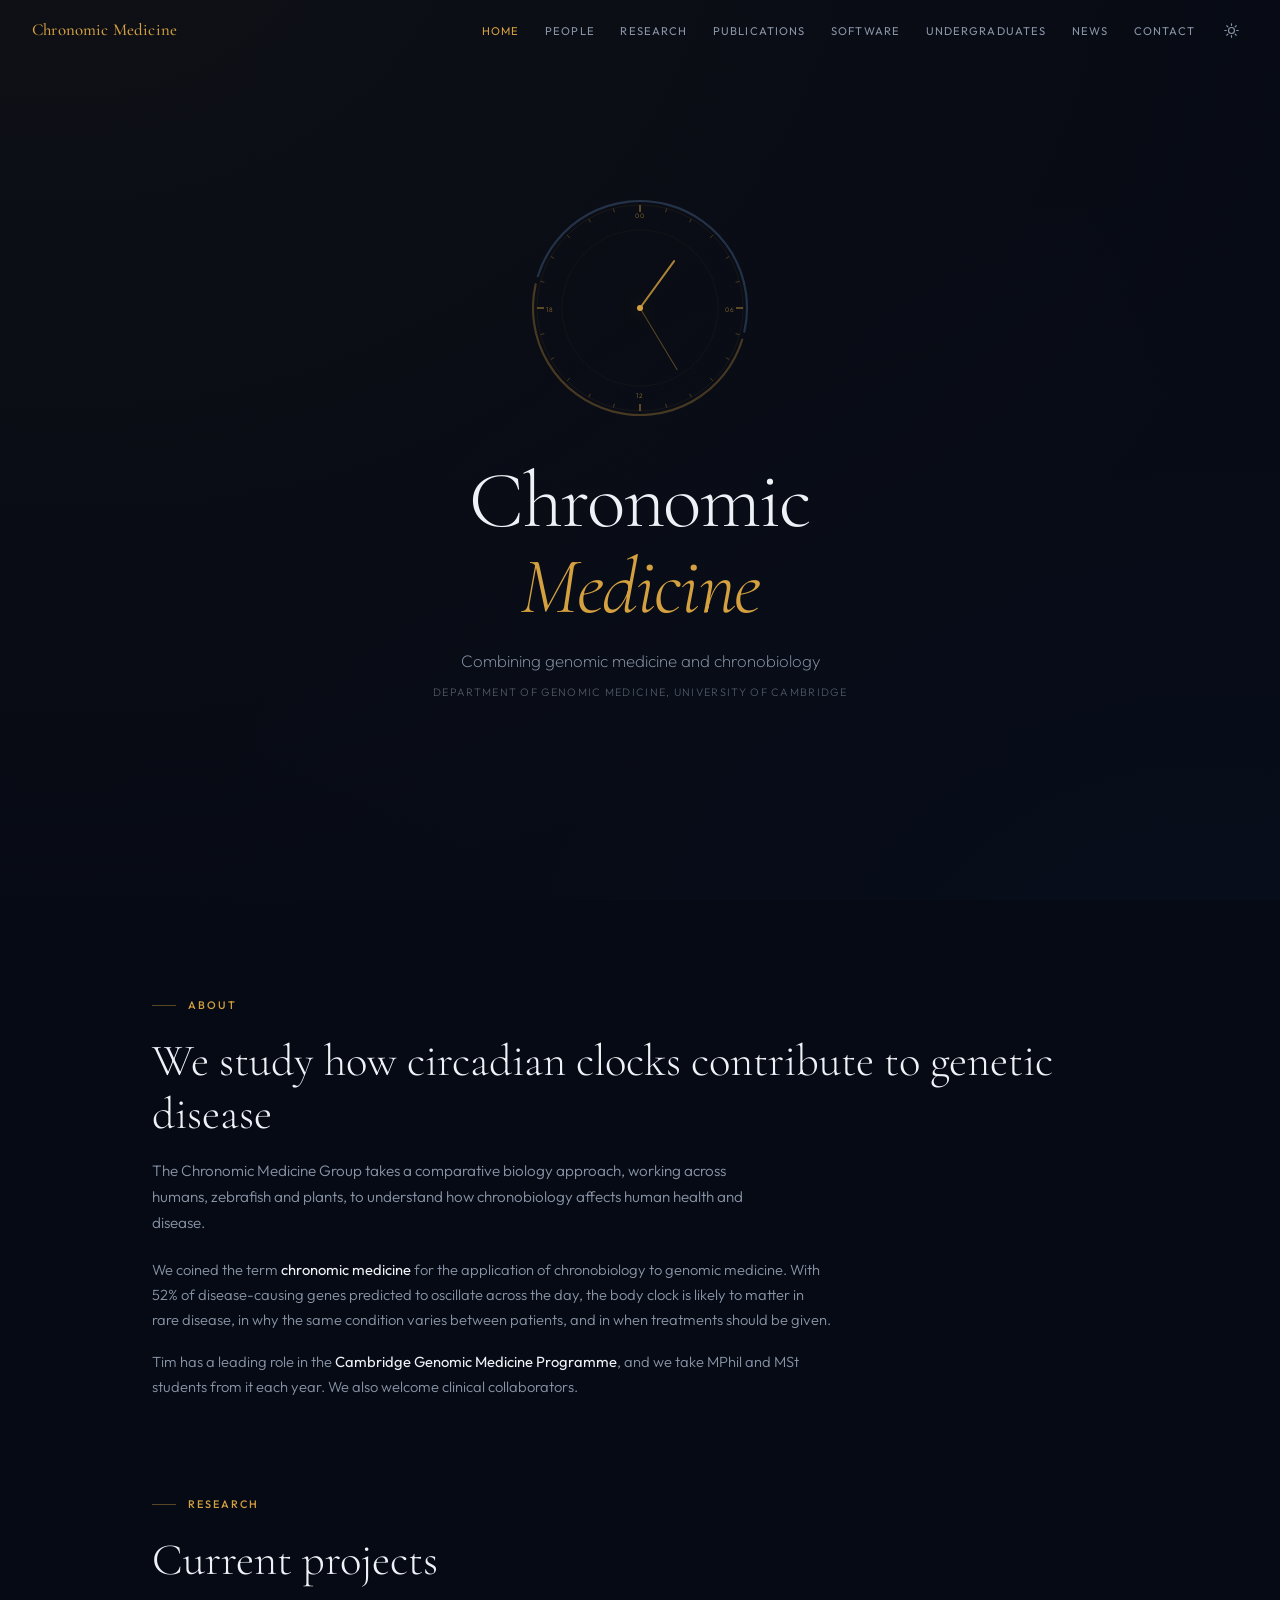
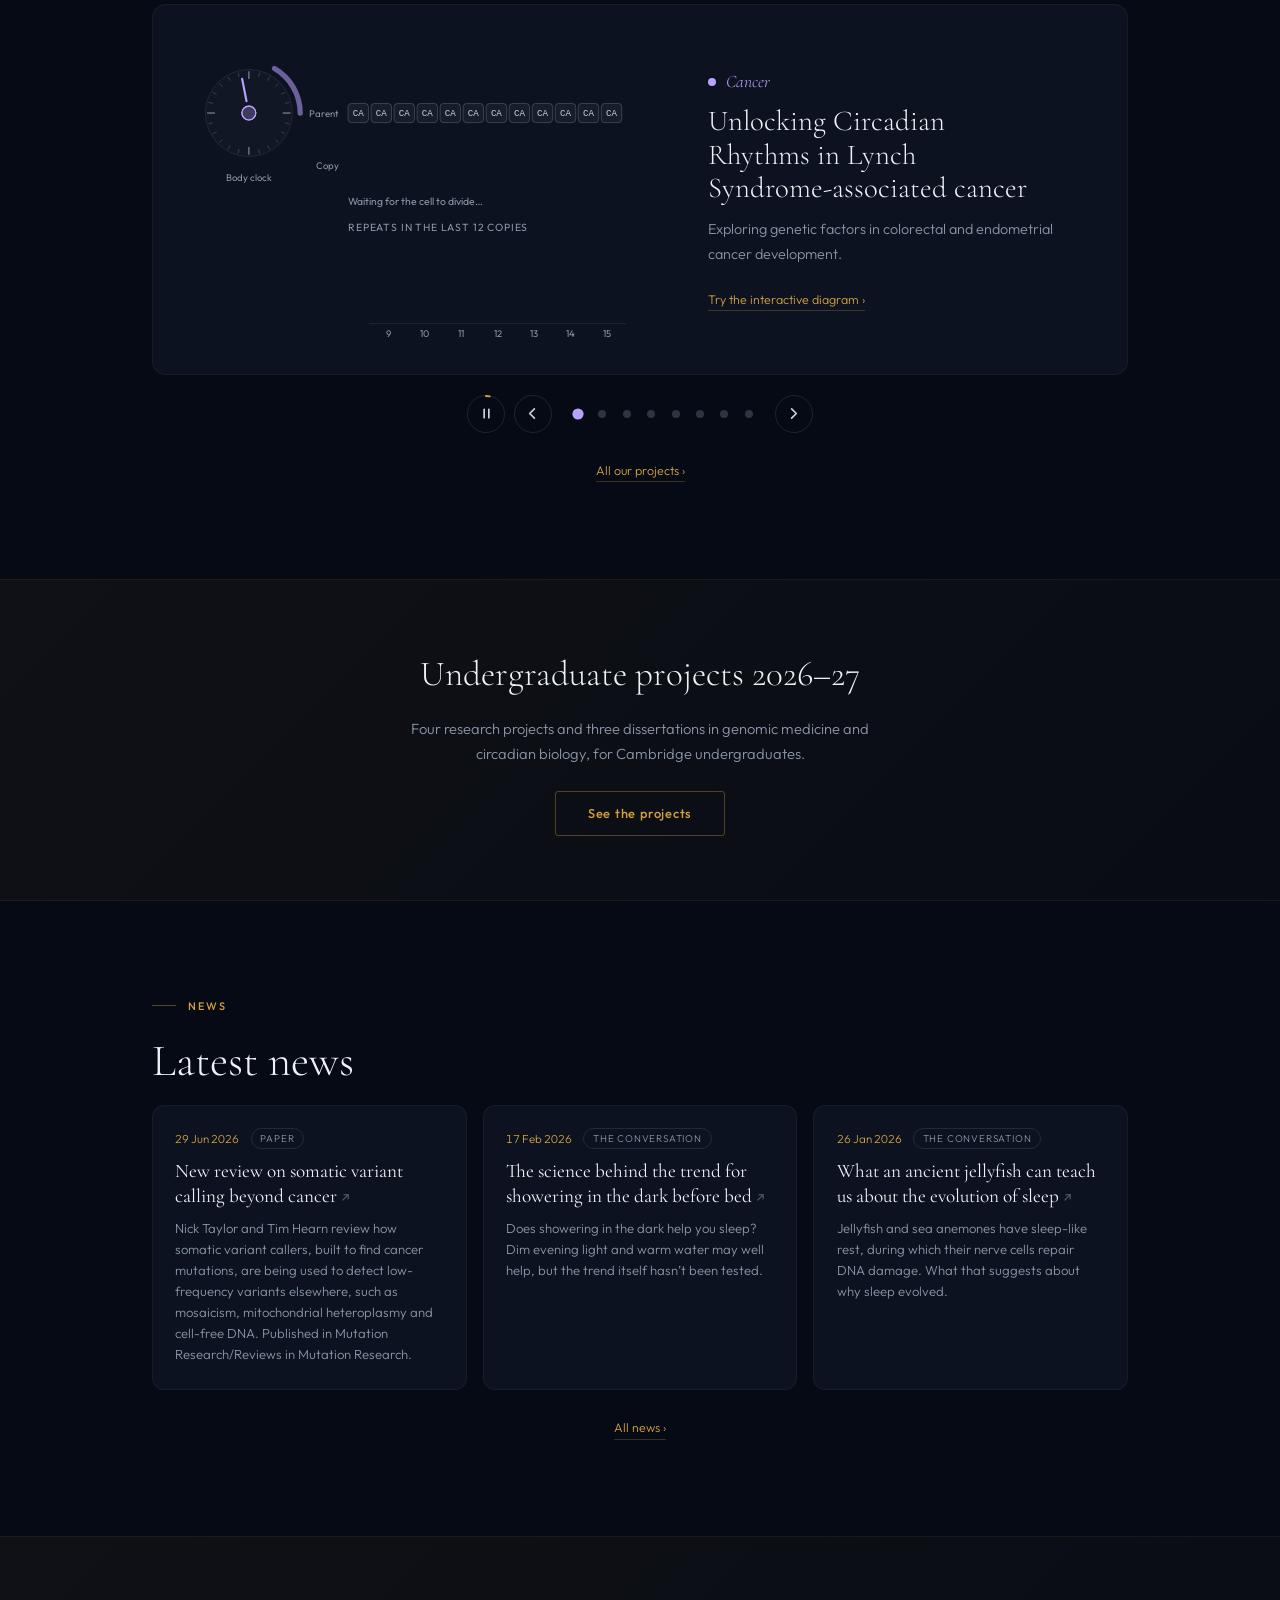
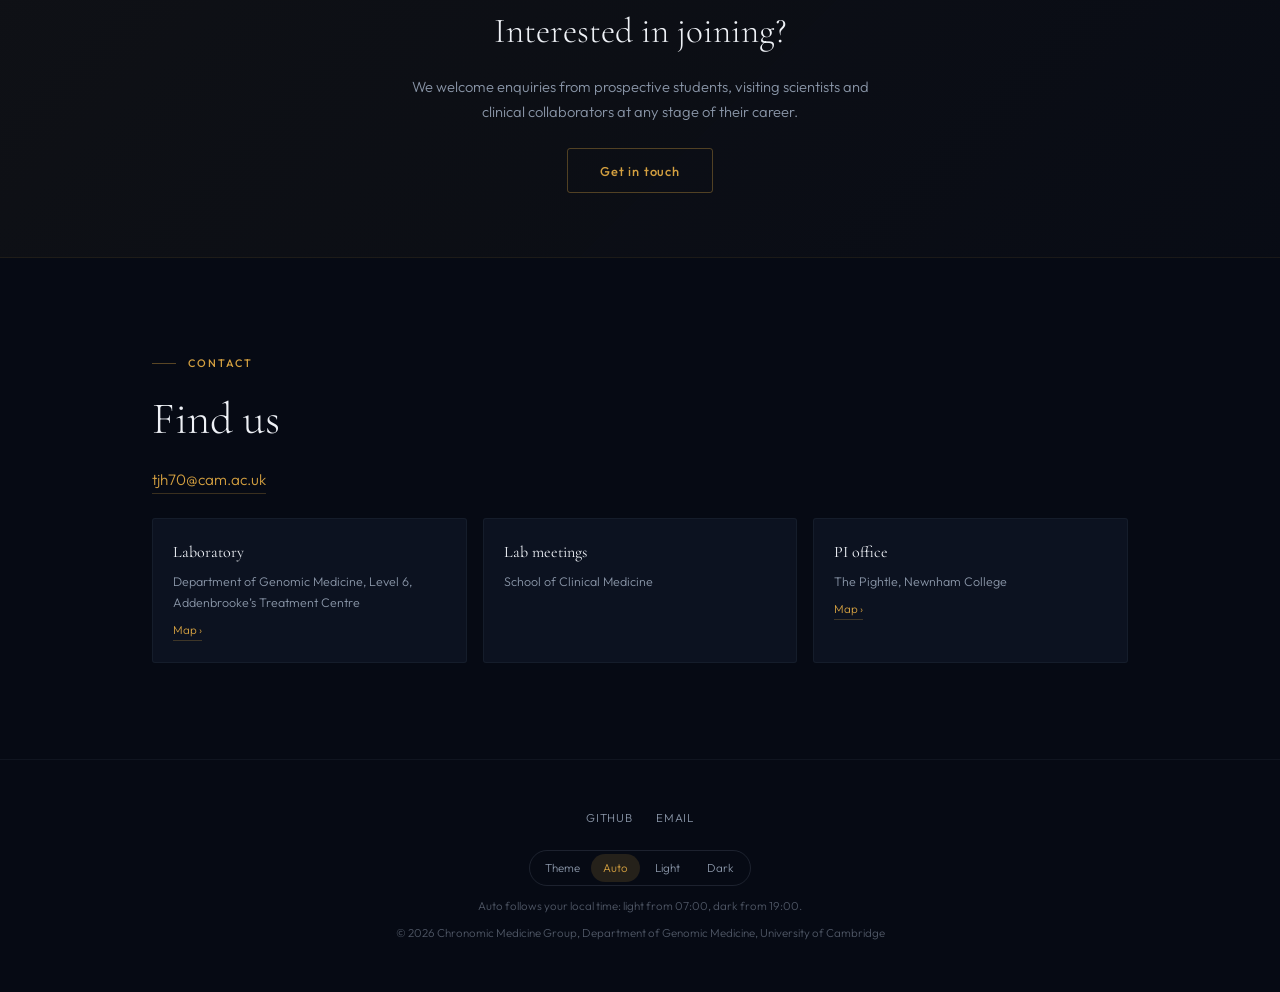
==== commit d16b9fde: "Add a News page, show the latest three stories on the homepage, add Conversation articles - news.htm" ====
--- a/index.html
+++ b/index.html
@@ -34,7 +34,7 @@
         <li><a href="publications.html">Publications</a></li>
         <li><a href="software.html">Software</a></li>
         <li><a href="undergraduate/">Undergraduates</a></li>
-        <li><a href="#news">News</a></li>
+        <li><a href="news.html">News</a></li>
         <li><a href="#contact">Contact</a></li>
     </ul>
     <div class="nav-tools">
@@ -108,11 +108,12 @@
     <a href="undergraduate/" class="cta-btn">See the projects</a>
 </div>
 
-<!-- NEWS (from data/news.csv, newest first) -->
+<!-- NEWS: the three most recent stories in data/news.csv; all of them are on news.html -->
 <section id="news" class="section reveal">
     <p class="section-label">News</p>
-    <h2>Latest updates</h2>
-    <div id="newsList"></div>
+    <h2>Latest news</h2>
+    <div class="news-cards" id="newsList"></div>
+    <p class="pillars-more"><a href="news.html" class="link-arrow">All news ›</a></p>
 </section>
 
 <!-- JOIN -->
@@ -299,17 +300,11 @@
     requestAnimationFrame(tick);
 })();
 
-// News, newest first
+// News: the three most recent stories
 (async function () {
     const news = (await loadCSV('data/news.csv')).sort((a, b) => (b.date || '').localeCompare(a.date || ''));
-    const el = document.getElementById('newsList');
     if (!news.length) return;
-    el.innerHTML = news.slice(0, 4).map(n => `
-        <div class="news-item">
-            <div class="news-date">${esc(formatDate(n.date))}</div>
-            <div class="news-title">${n.link ? `<a href="${esc(n.link)}">${esc(n.title)}</a>` : esc(n.title)}</div>
-            ${n.summary ? `<div class="news-summary">${esc(n.summary)}</div>` : ''}
-        </div>`).join('');
+    document.getElementById('newsList').innerHTML = news.slice(0, 3).map(newsCard).join('');
 })();
 </script>
 </body>
--- a/style.css
+++ b/style.css
@@ -470,14 +470,34 @@
 .carousel-dots button[aria-current="true"]::before { background: var(--tone, var(--accent)); transform: scale(1.4); }
 .pillars-more { margin-top: 1.5rem; text-align: center; }
 
-/* News */
-.news-item { padding: 1rem 0; border-bottom: 1px solid var(--line); }
-.news-item:first-child { border-top: 1px solid var(--line); }
-.news-date { font-size: 0.7rem; color: var(--accent); font-weight: 400; }
-.news-title { font-family: var(--serif); font-size: 1.05rem; color: var(--text-strong); margin: 0.2rem 0; }
-.news-title a { text-decoration: none; border-bottom: 1px solid rgba(var(--accent-rgb), 0.3); }
-.news-title a:hover { border-color: var(--accent); }
-.news-summary { font-size: 0.8rem; color: var(--text-muted); }
+/* News: three cards on the homepage, and the full list on the News page */
+.news-meta { display: flex; flex-wrap: wrap; align-items: center; gap: 0.35rem 0.7rem; font-size: 0.72rem; color: var(--text-muted); }
+.news-meta time { color: var(--accent); font-variant-numeric: tabular-nums; }
+.news-tag {
+    font-size: 0.62rem; letter-spacing: 0.08em; text-transform: uppercase; color: var(--text-muted);
+    border: 1px solid var(--line-strong); border-radius: 999px; padding: 0.08rem 0.55rem;
+}
+.news-ext { font-family: var(--sans); font-size: 0.7em; margin-left: 0.3em; color: var(--text-faint); }
+.news-cards { display: grid; grid-template-columns: repeat(3, minmax(0, 1fr)); gap: 1rem; margin-top: 0.5rem; }
+.news-card {
+    display: flex; flex-direction: column; gap: 0.6rem;
+    padding: 1.35rem 1.4rem 1.5rem;
+    background: var(--surface); border: 1px solid var(--line); border-radius: 12px;
+    transition: border-color 0.3s;
+}
+.news-card:hover { border-color: var(--line-accent); }
+.news-card-title { font-family: var(--serif); font-weight: 400; font-size: 1.2rem; line-height: 1.3; color: var(--text-strong); }
+.news-card-title a { color: inherit; text-decoration: none; }
+.news-card-title a:hover { color: var(--accent); }
+.news-card-summary { font-size: 0.82rem; line-height: 1.6; color: var(--text-muted); }
+.news-tools { display: grid; gap: 0.9rem; margin-bottom: 2rem; }
+.news-tools[hidden] { display: none; }
+.news-entry { padding: 1.15rem 0; border-bottom: 1px solid var(--line); }
+.news-entry:last-child { border-bottom: none; }
+.news-entry-title { font-family: var(--serif); font-weight: 400; font-size: 1.2rem; line-height: 1.35; color: var(--text-strong); margin: 0.35rem 0 0.3rem; }
+.news-entry-title a { color: inherit; text-decoration: none; border-bottom: 1px solid rgba(var(--accent-rgb), 0.3); }
+.news-entry-title a:hover { border-color: var(--accent); }
+.news-entry-summary { font-size: 0.86rem; line-height: 1.65; color: var(--text-muted); max-width: 70ch; }
 
 /* Bands (undergraduate projects, joining) */
 .join-band {
@@ -855,10 +875,11 @@
 @media (prefers-reduced-motion: reduce) { .tel-orbit { animation: none; } }
 
 /* Gene names and numbers in titles read better with lining figures */
-.pub-title, .rp-title, .news-title, .completed-title, .sw-title, .ri-name { font-variant-numeric: lining-nums; }
+.pub-title, .rp-title, .news-card-title, .news-entry-title, .completed-title, .sw-title, .ri-name { font-variant-numeric: lining-nums; }
 
 /* Light theme: cards sit on white, so give them a little depth */
 [data-theme="light"] .slide,
+[data-theme="light"] .news-card,
 [data-theme="light"] .rp-visual .viz,
 [data-theme="light"] .sw-visual .viz,
 [data-theme="light"] .sw-formats,
@@ -903,6 +924,7 @@
     .sw, .sw--flip { grid-template-columns: 1fr; gap: 2rem; padding: 3.5rem 2rem; }
     .sw--flip .sw-text { order: 0; }
     .slide { grid-template-columns: 1fr; gap: 1.25rem; padding: 1.25rem; }
+    .news-cards { grid-template-columns: 1fr; }
 }
 @media (max-width: 768px) {
     nav { padding: 0 1.25rem; }
--- a/viz.css
+++ b/viz.css
@@ -214,7 +214,7 @@
 
 /* ─── Pedigree Studio ─── */
 .pg-line { fill: none; stroke: rgba(var(--ink-rgb), 0.7); stroke-width: 1.6; stroke-linecap: round; }
-.pg-arrow { fill: rgba(var(--ink-rgb), 0.8); }
+.pg-arrow { fill: rgba(var(--ink-rgb), 0.7); stroke: rgba(var(--ink-rgb), 0.7); stroke-width: 1; stroke-linejoin: round; }
 .pg-person { cursor: pointer; }
 .pg-person:focus { outline: none; }
 .pg-person:focus-visible .pg-sym { stroke: var(--c); stroke-width: 3; }
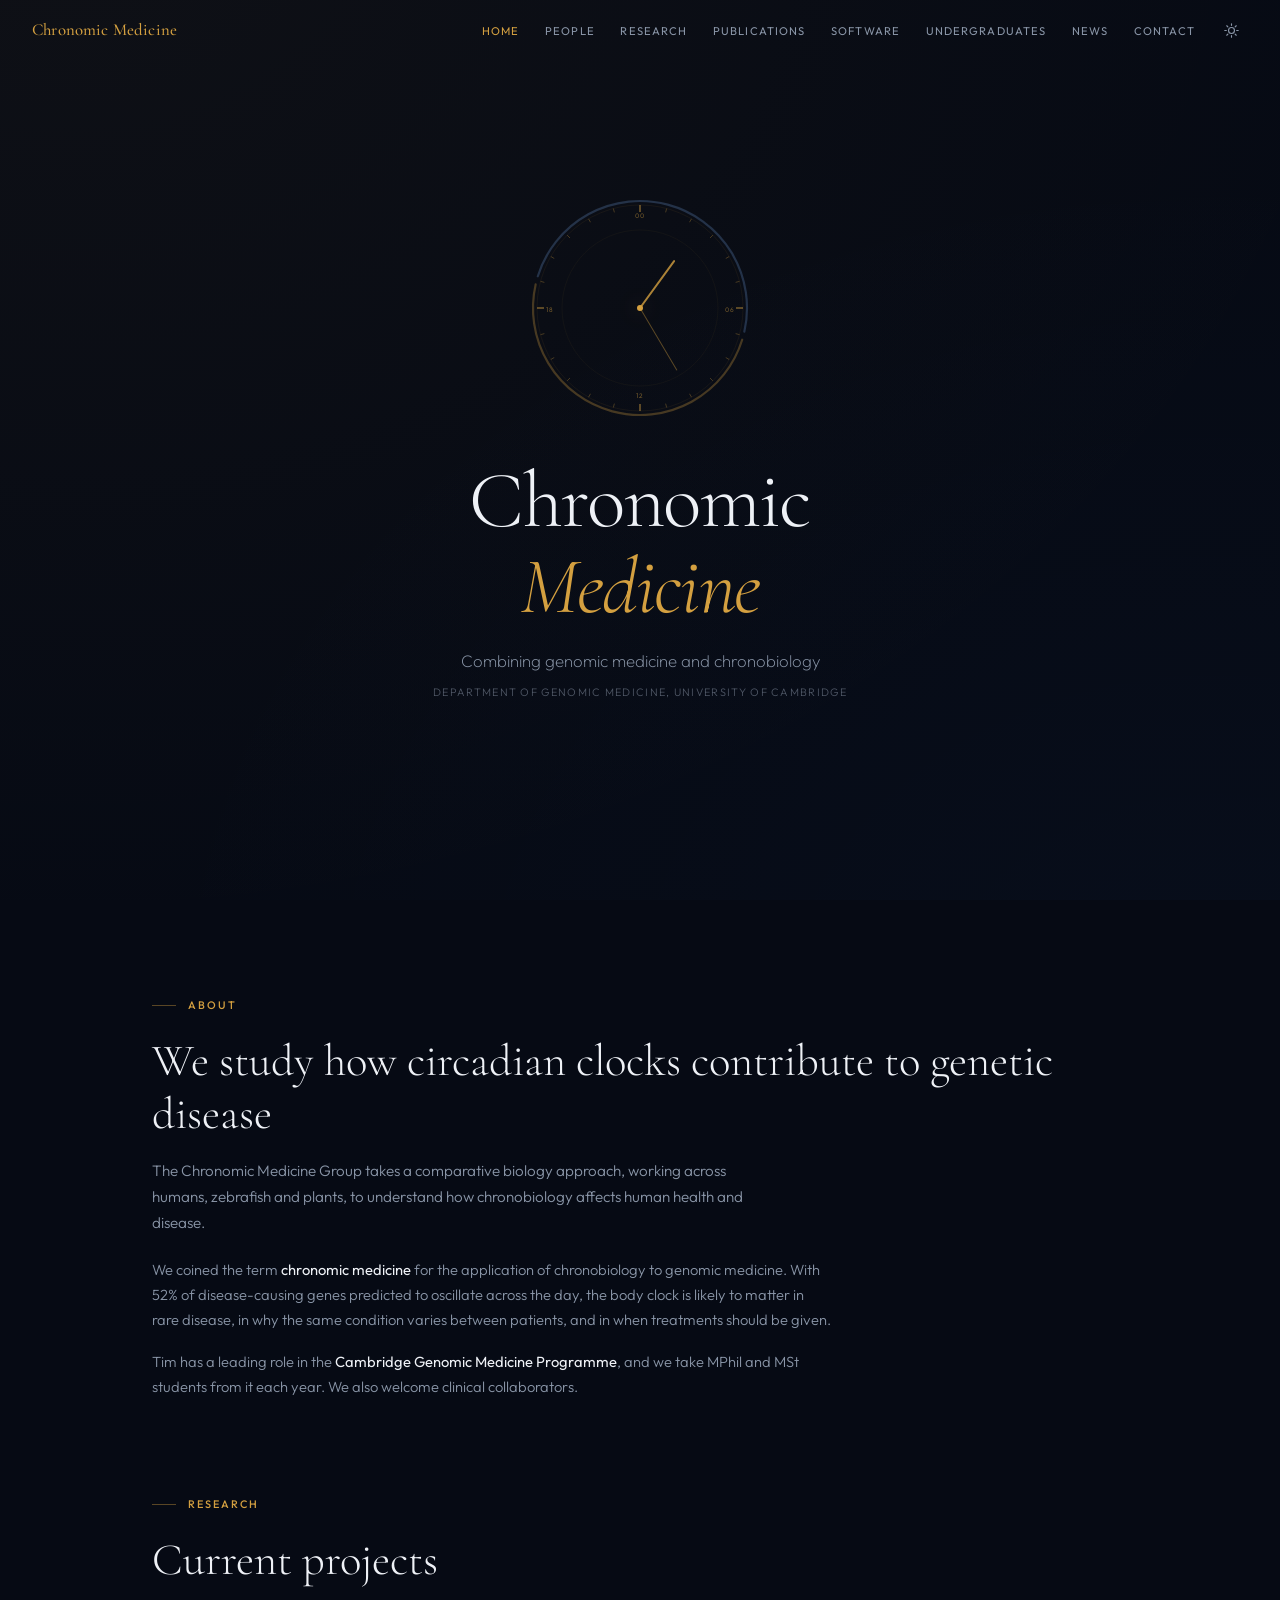
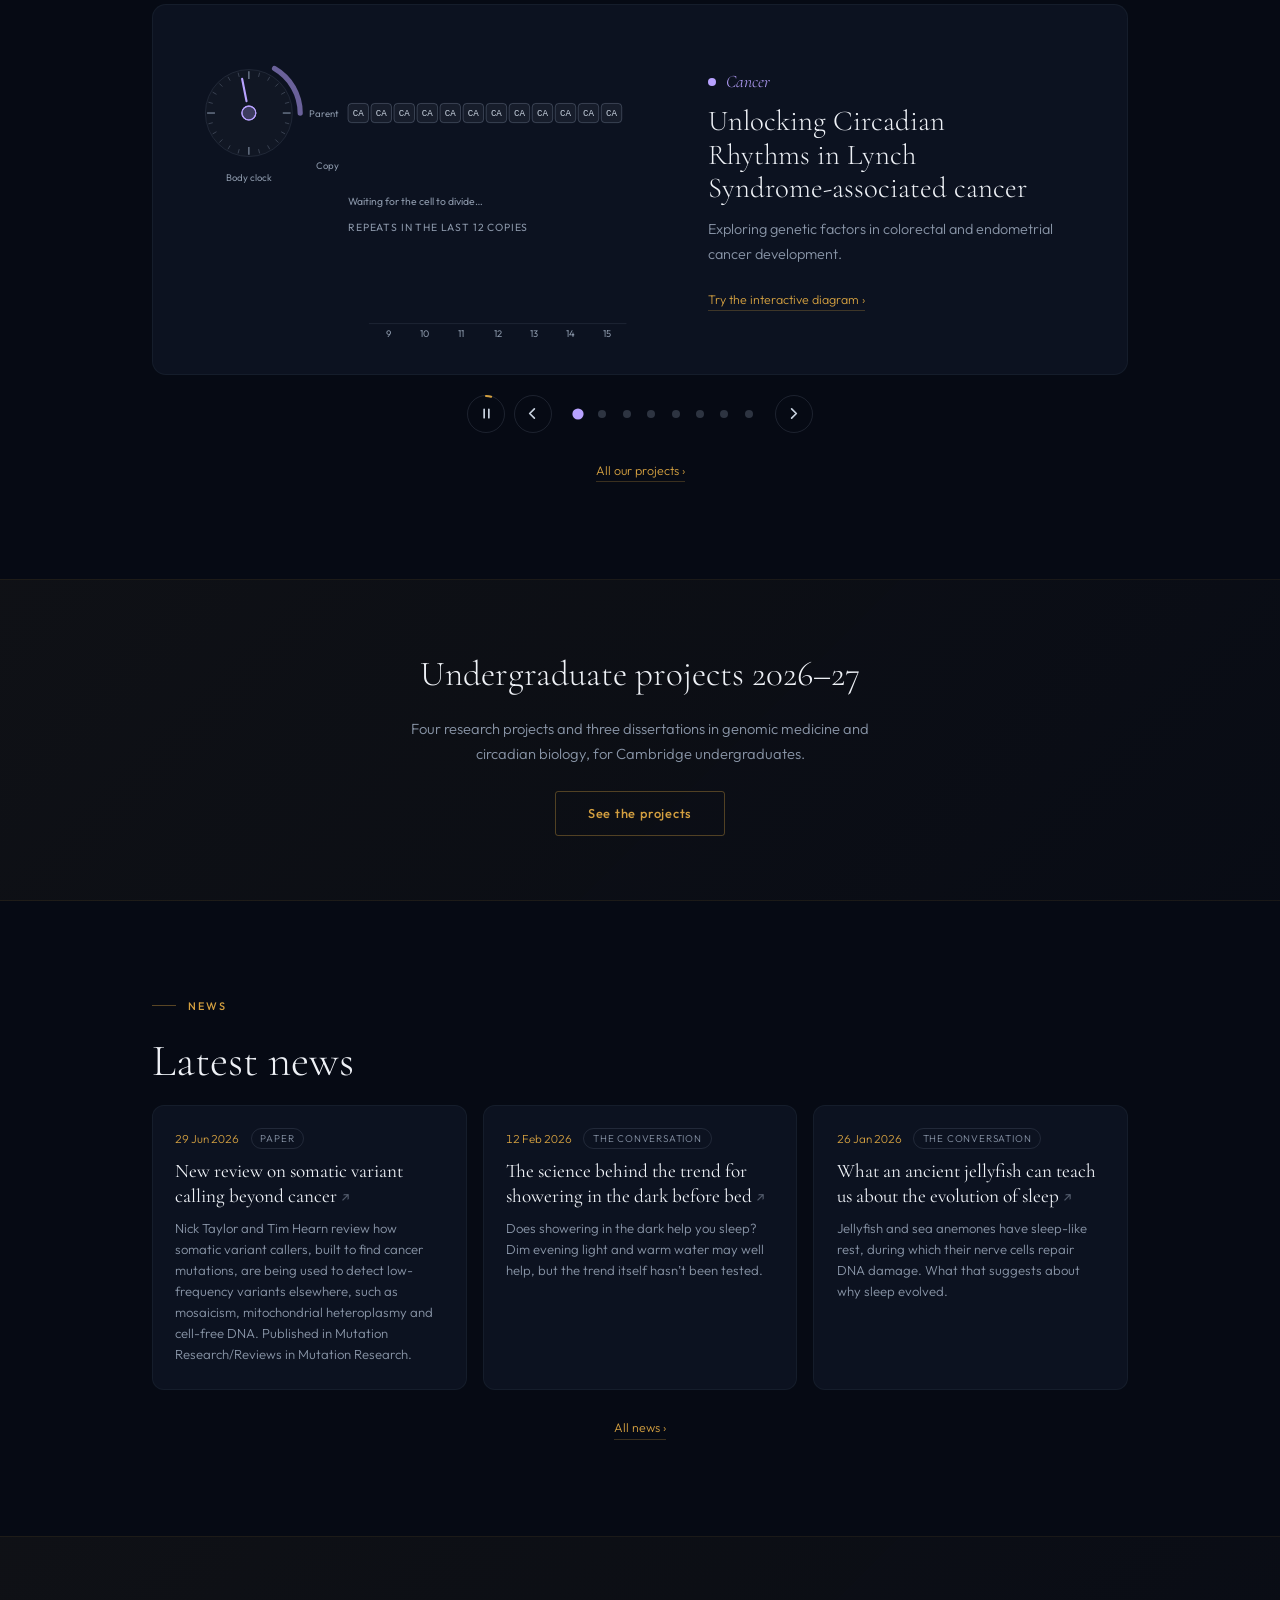
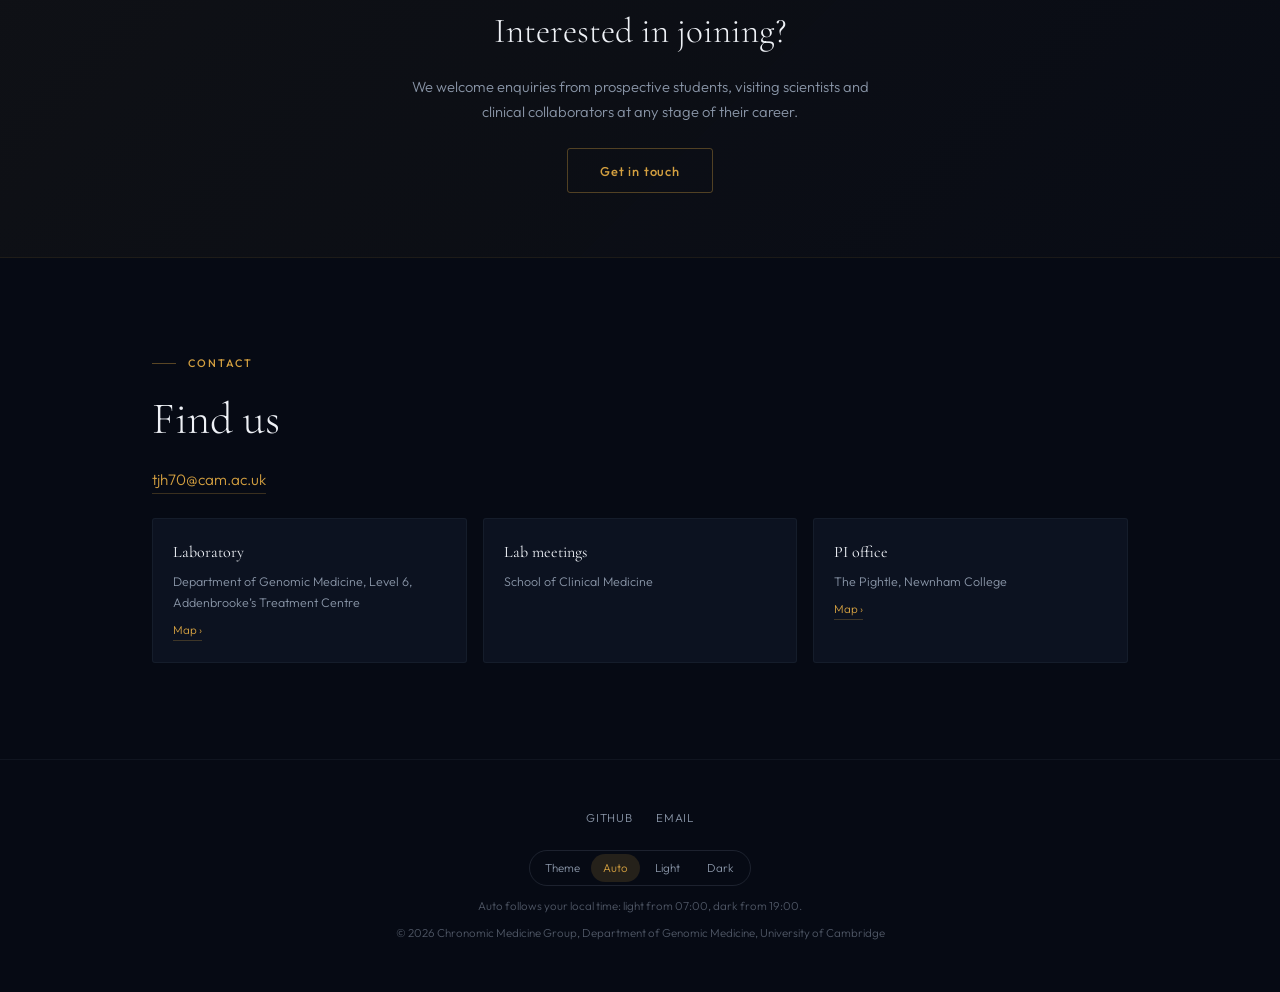
==== commit b89c542c: "Correct Conversation article dates and add the missing articles and translations Update data/news.cs" ====
--- a/index.html
+++ b/index.html
@@ -300,9 +300,12 @@
     requestAnimationFrame(tick);
 })();
 
-// News: the three most recent stories
+// News: the three most recent stories. Translations of earlier articles are left
+// out here; they are listed on the News page.
 (async function () {
-    const news = (await loadCSV('data/news.csv')).sort((a, b) => (b.date || '').localeCompare(a.date || ''));
+    const news = (await loadCSV('data/news.csv'))
+        .filter(n => !n.language)
+        .sort((a, b) => (b.date || '').localeCompare(a.date || ''));
     if (!news.length) return;
     document.getElementById('newsList').innerHTML = news.slice(0, 3).map(newsCard).join('');
 })();
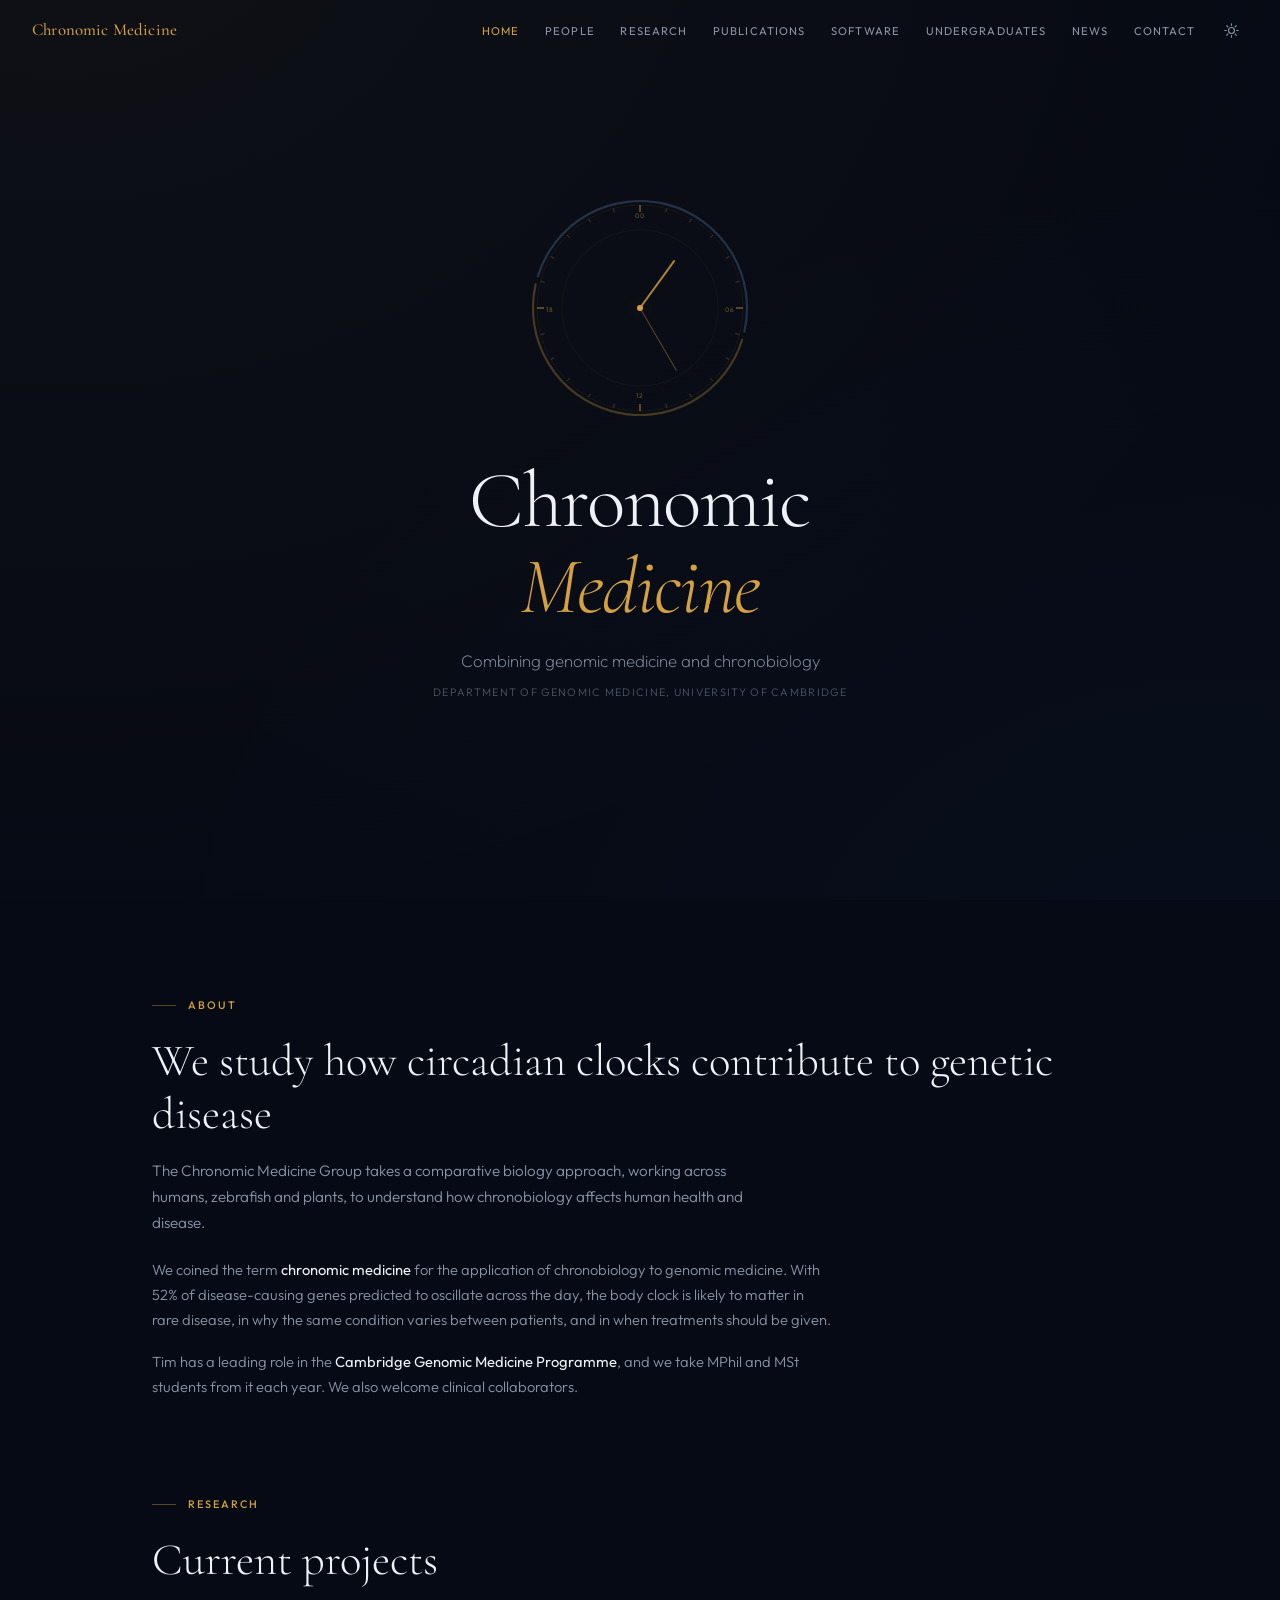
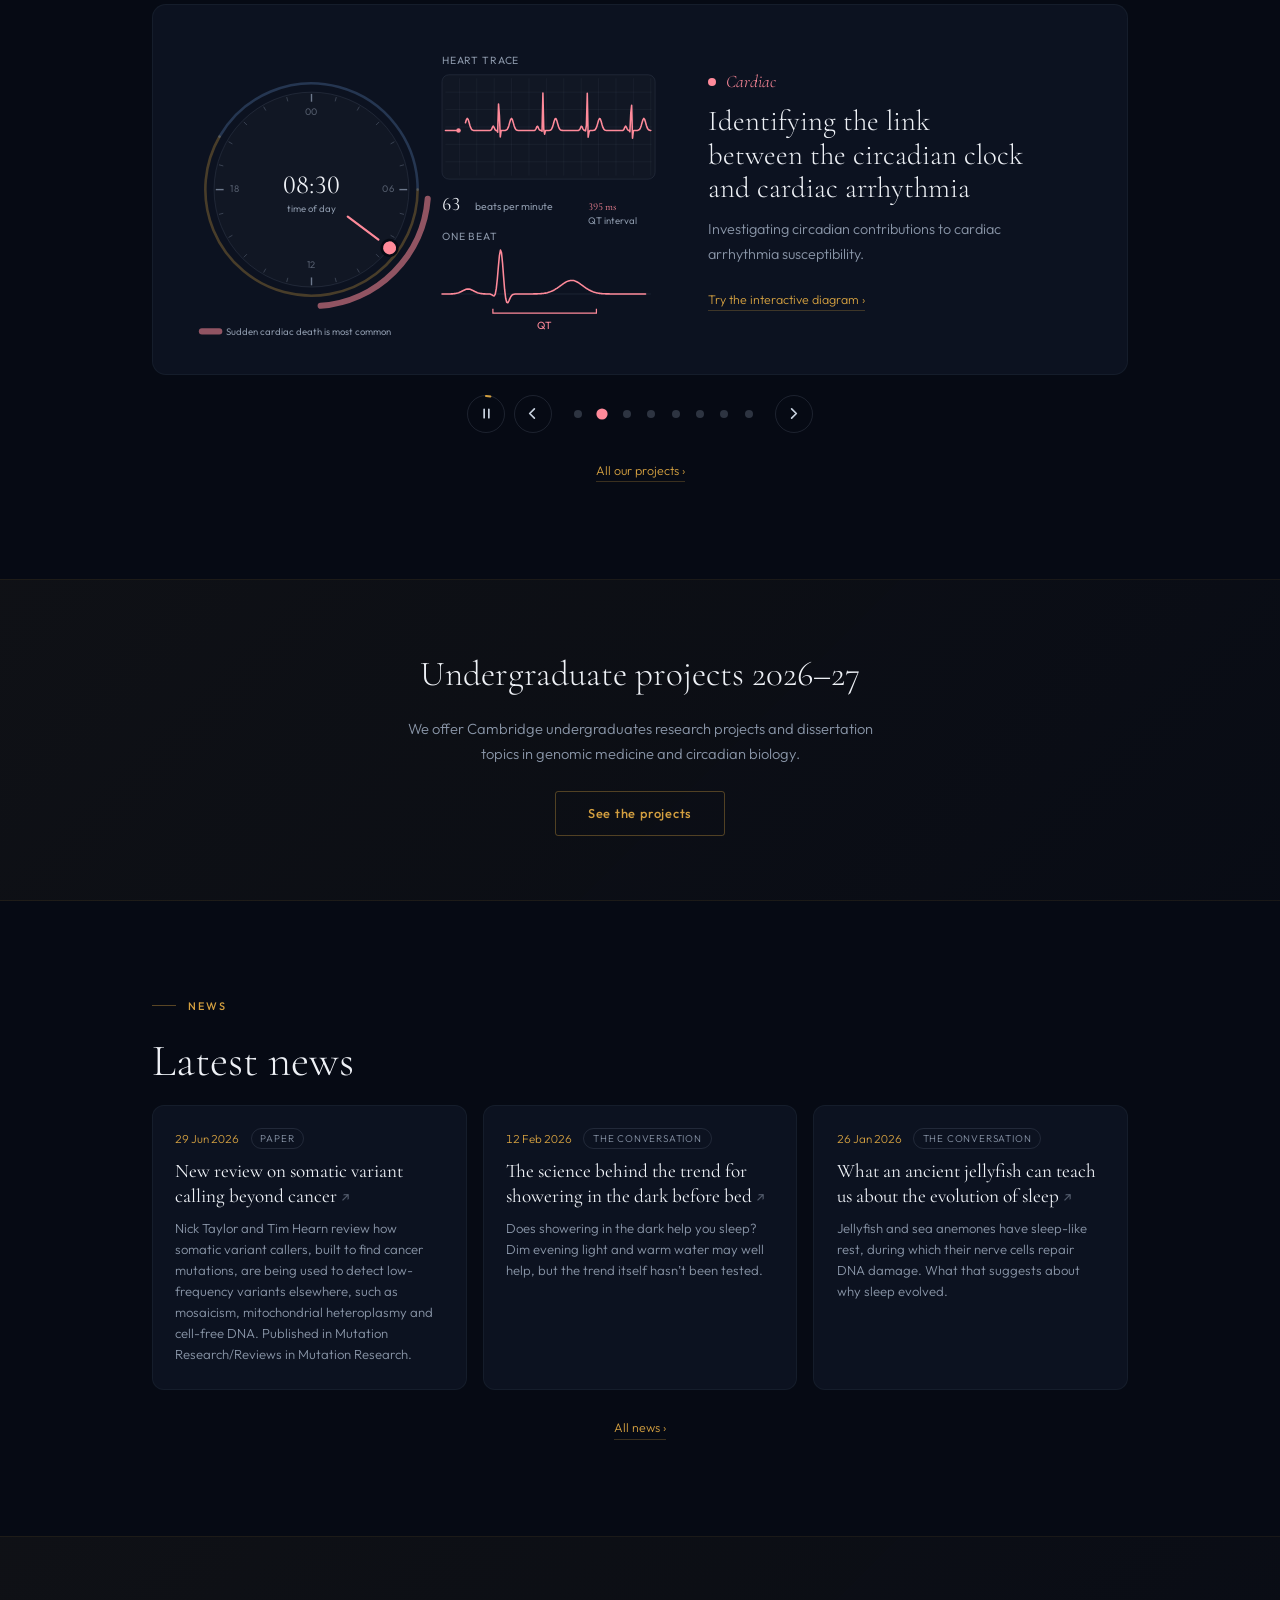
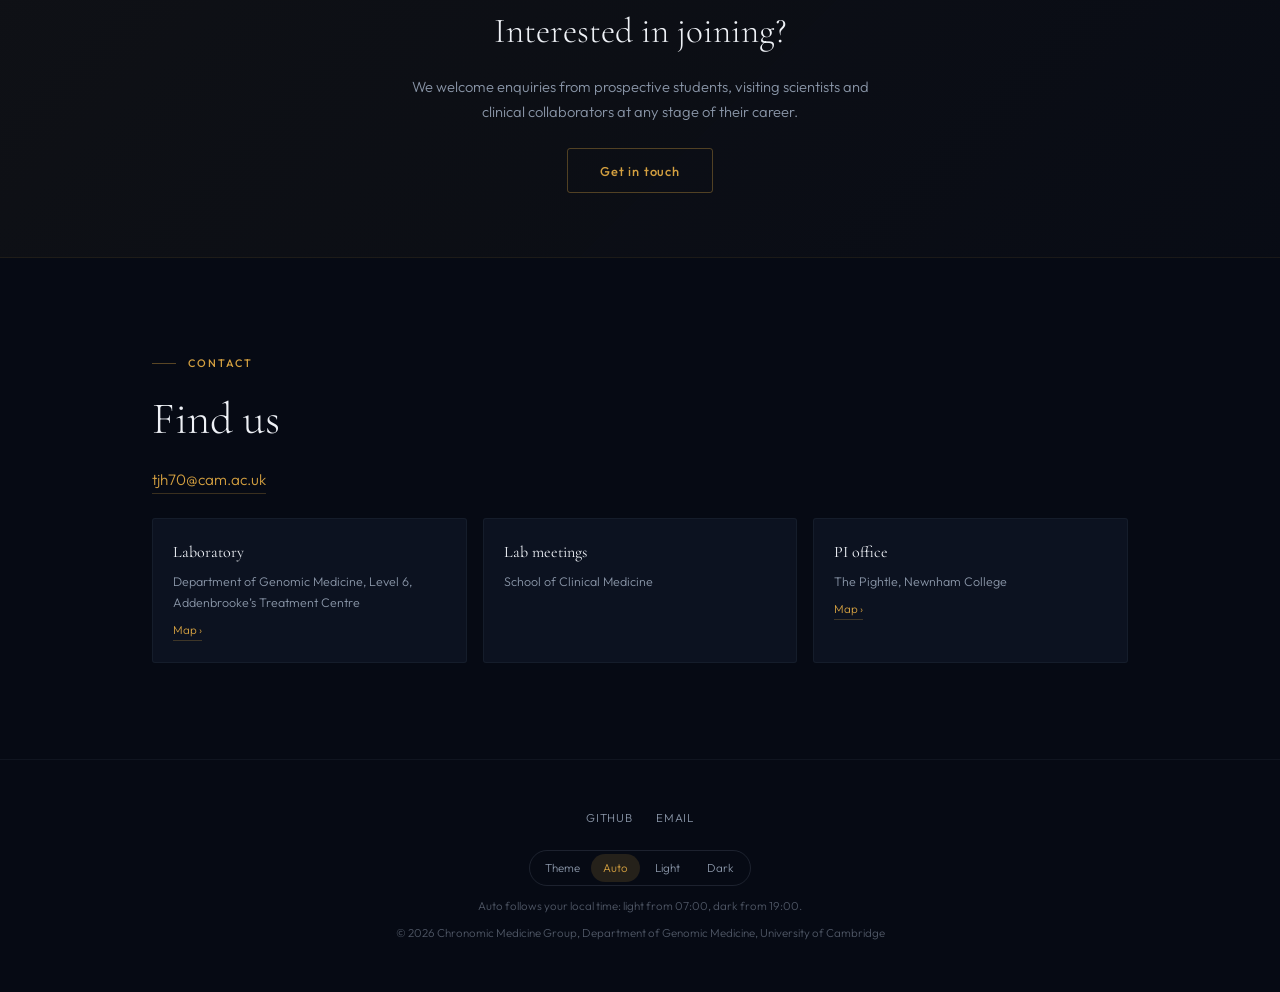
==== commit 92328b39: "Open the carousel on the cardiac project and reword the student presentation - The homepage carousel" ====
--- a/index.html
+++ b/index.html
@@ -101,10 +101,10 @@
     <p class="pillars-more"><a href="research.html" class="link-arrow">All our projects ›</a></p>
 </section>
 
-<!-- UNDERGRADUATE PROJECTS (update the year and counts each autumn; the presentation lives in undergraduate/) -->
+<!-- UNDERGRADUATE PROJECTS (update the year each autumn; the presentation lives in undergraduate/) -->
 <div class="join-band reveal" id="undergraduates">
     <h2>Undergraduate projects 2026–27</h2>
-    <p>Four research projects and three dissertations in genomic medicine and circadian biology, for Cambridge undergraduates.</p>
+    <p>We offer Cambridge undergraduates research projects and dissertation topics in genomic medicine and circadian biology.</p>
     <a href="undergraduate/" class="cta-btn">See the projects</a>
 </div>
 
@@ -296,7 +296,10 @@
         requestAnimationFrame(tick);
     }
     setPlaying(playing);
-    show(0, false);
+    // Open on the cardiac arrhythmia project, whose animated heartbeat makes the best first impression.
+    // If that project is ever renamed or removed, the carousel starts on the first project instead.
+    const FIRST = 'cardiac-arrhythmia';
+    show(Math.max(0, projects.findIndex(p => p.id === FIRST)), false);
     requestAnimationFrame(tick);
 })();
 
